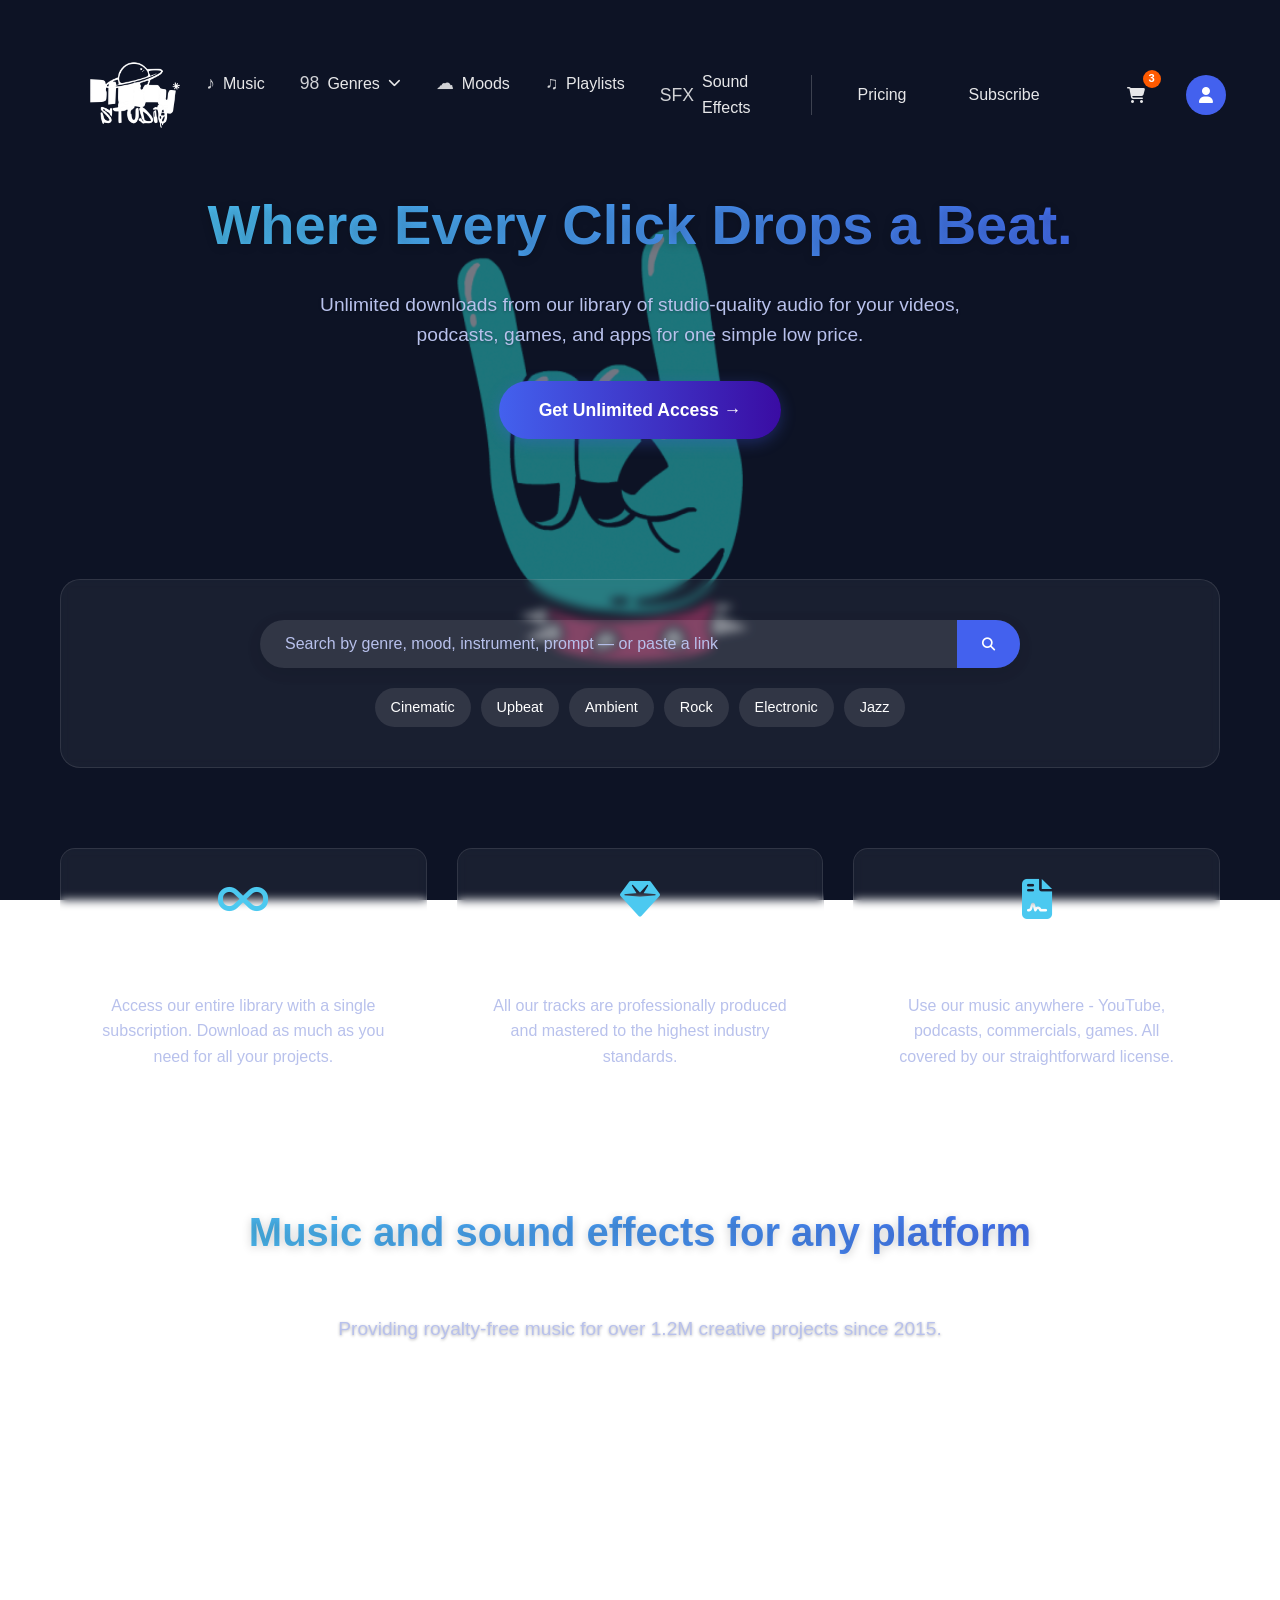
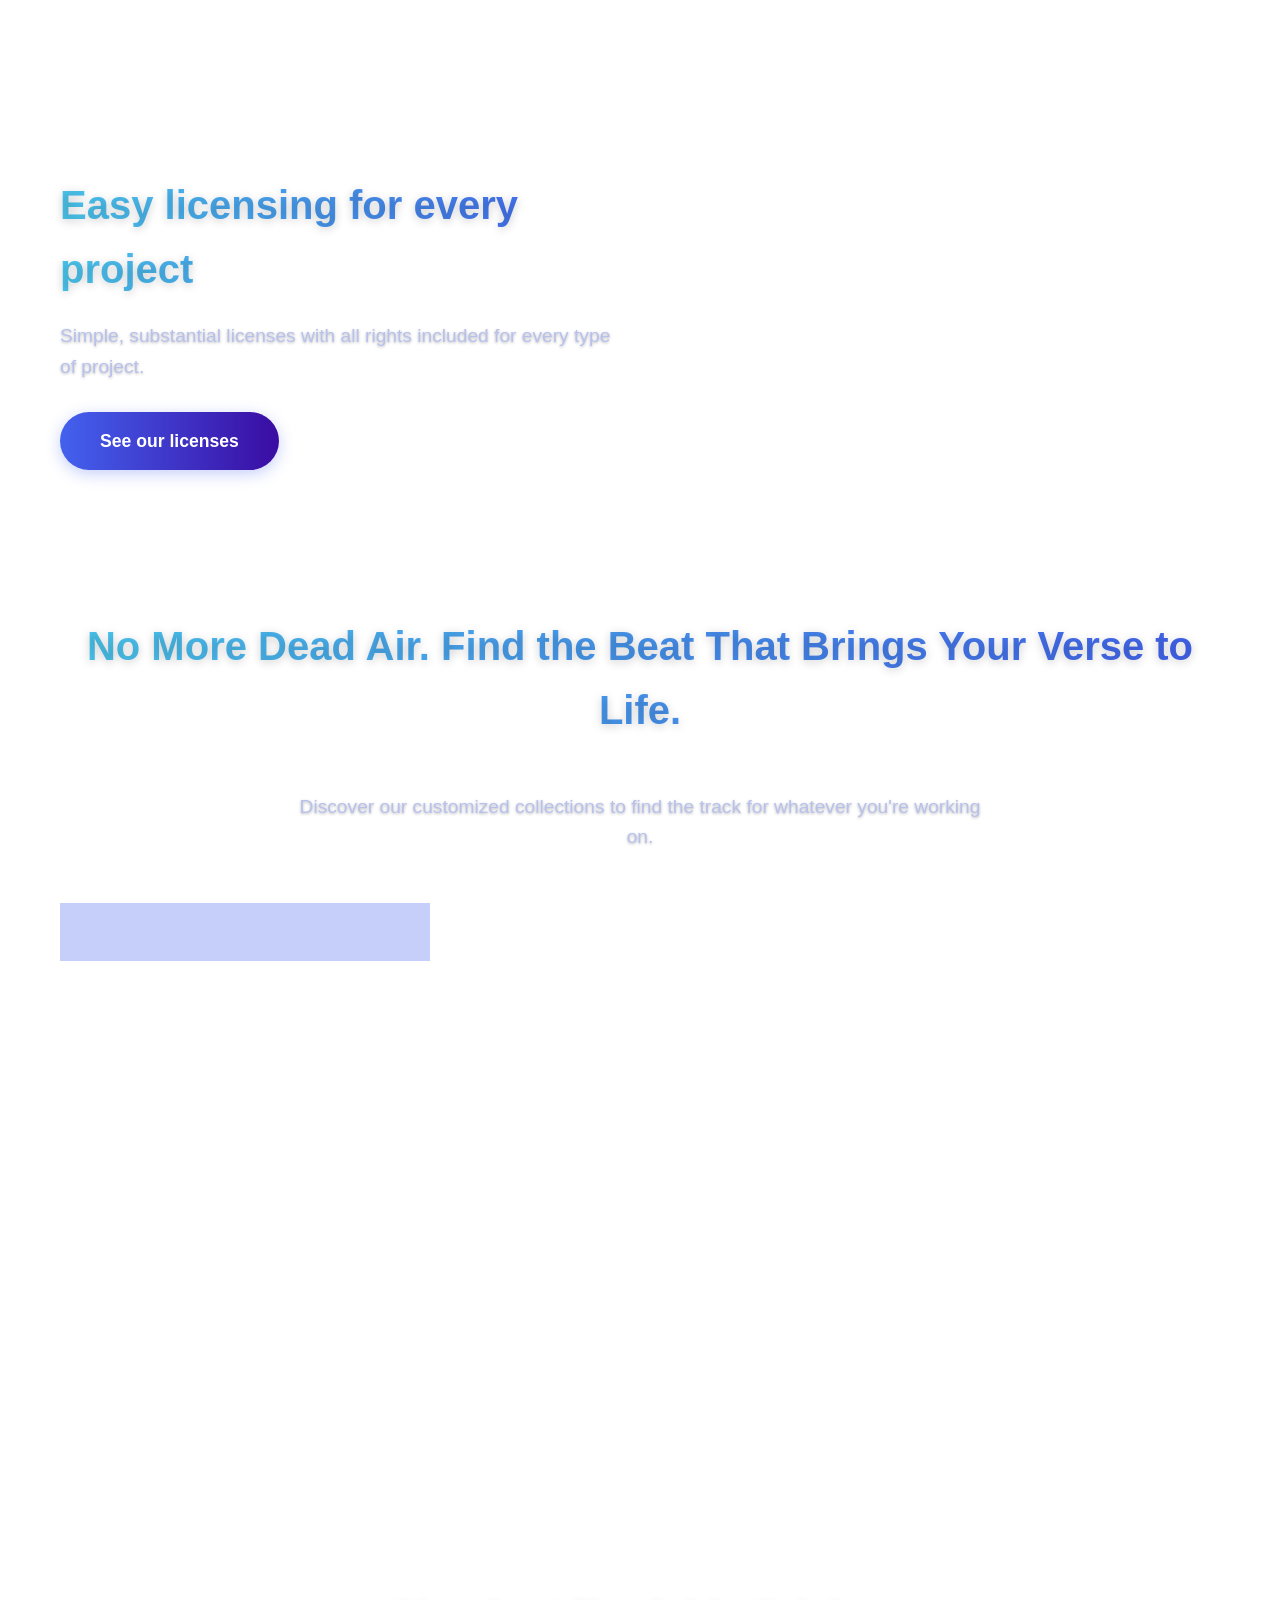
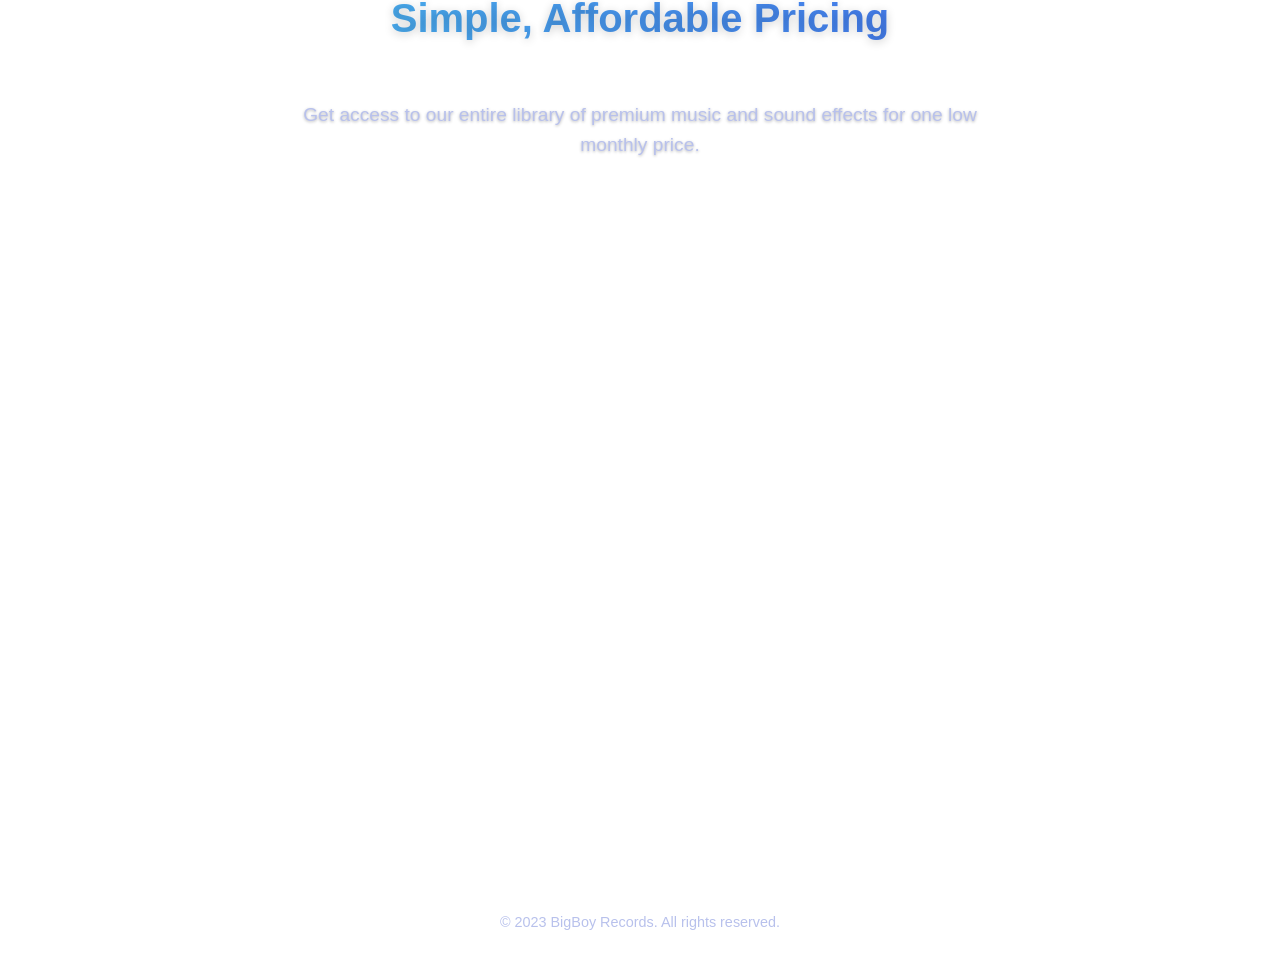
==== index.html @ 0bde7935 "login" ====
<!DOCTYPE html>
<html lang="en">
  <head>
    <meta charset="UTF-8" />
    <meta name="viewport" content="width=device-width, initial-scale=1.0" />
    <title>BigBoy Records| Premium Music</title>
    <link
      rel="stylesheet"
      href="https://cdnjs.cloudflare.com/ajax/libs/font-awesome/6.4.0/css/all.min.css"
    />
    <style>
      * {
        margin: 0;
        padding: 0;
        box-sizing: border-box;
        font-family: "Segoe UI", Tahoma, Geneva, Verdana, sans-serif;
      }

      :root {
        --primary: #4361ee;
        --secondary: #3a0ca3;
        --accent: #4cc9f0;
        --dark: #1a1a2e;
        --darker: #16213e;
        --light: #b8c1ec;
        --text: #ffffff;
      }
      
      /* Shopping Cart and User Icon Styles */
      .nav-icon-link {
        position: relative;
        display: flex;
        align-items: center;
        justify-content: center;
        width: 40px;
        height: 40px;
        border-radius: 50%;
        transition: all 0.3s ease;
        color: rgba(255, 255, 255, 0.9);
        text-decoration: none;
      }

      .nav-icon-link:hover {
        background: rgba(255, 255, 255, 0.1);
        transform: translateY(-2px);
        color: white;
      }

      .cart-count {
        position: absolute;
        top: -5px;
        right: -5px;
        background: #ff5a00;
        color: white;
        border-radius: 50%;
        width: 18px;
        height: 18px;
        font-size: 0.7rem;
        font-weight: 600;
        display: flex;
        align-items: center;
        justify-content: center;
        line-height: 1;
      }

      /* Remove background from the last nav-secondary item */
      .nav-secondary li:last-child a {
        background: transparent;
        padding: 8px;
      }

      .nav-secondary li:last-child a:hover {
        background: rgba(255, 255, 255, 0.1);
        transform: translateY(-2px);
        box-shadow: none;
      }

      /* Adjust spacing for the new items */
      .nav-secondary {
        display: flex;
        list-style: none;
        gap: 20px;
        margin-left: 20px;
        padding-left: 30px;
        border-left: 1px solid rgba(255, 255, 255, 0.2);
        align-items: center;
      }

      body {
        background: url("img/BANNR/rock.gif") center/cover fixed;
        color: var(--text);
        line-height: 1.6;
        position: relative;
        min-height: 100vh;
      }

      body::before {
        content: "";
        position: fixed;
        top: 0;
        left: 0;
        width: 100%;
        height: 100%;
        background: rgba(22, 33, 62, 0.6); /* Reduced opacity from 0.9 to 0.6 */
        z-index: -1;
      }

      .container {
        max-width: 1200px;
        margin: 0 auto;
        padding: 0 20px;
      }

      /* Floating Navbar Styles */
      header {
        padding: 25px 0;
        position: fixed;
        top: 30px;
        left: 50%;
        transform: translateX(-50%);
        width: 90%;
        max-width: 1200px;
        z-index: 1000;
        transition: all 0.3s ease;
      }

      .nav-container {
        display: flex;
        justify-content: space-between;
        align-items: center;
      }

      .logo-section {
        display: flex;
        align-items: center;
      }

      .logo-img {
        height: 80px; /* Adjust size as needed */
        filter: brightness(0) invert(1); /* Makes logo white */
        transition: transform 0.3s ease;
      }

      .logo-img:hover {
        transform: scale(1.05);
      }

      .logo-text {
        display: flex;
        flex-direction: column;
        line-height: 1.2;
      }

      .logo-main {
        font-size: 1.8rem;
        font-weight: 700;
        color: white;
        text-shadow: 0 2px 4px rgba(0, 0, 0, 0.3);
      }

      .logo-by {
        font-size: 0.75rem;
        color: rgba(255, 255, 255, 0.8);
        font-weight: 400;
      }

      .logo-shutterstock {
        font-size: 0.75rem;
        color: #ff5a00;
        font-weight: 700;
        text-shadow: 0 1px 2px rgba(0, 0, 0, 0.3);
      }
      
      /* Dropdown Styles */
      .dropdown {
        position: relative;
      }

      .dropdown-content {
        position: absolute;
        top: 100%;
        left: 0;
        background: rgba(26, 26, 46, 0.95);
        backdrop-filter: blur(10px);
        border-radius: 10px;
        min-width: 200px;
        padding: 10px 0;
        box-shadow: 0 10px 30px rgba(0, 0, 0, 0.3);
        border: 1px solid rgba(255, 255, 255, 0.1);
        opacity: 0;
        visibility: hidden;
        transform: translateY(10px);
        transition: all 0.3s ease;
        z-index: 1001;
      }

      .dropdown:hover .dropdown-content {
        opacity: 1;
        visibility: visible;
        transform: translateY(0);
      }

      .dropdown-content a {
        display: block;
        padding: 12px 20px;
        color: rgba(255, 255, 255, 0.9);
        text-decoration: none;
        transition: all 0.3s ease;
        font-size: 0.95rem;
      }

      .dropdown-content a:hover {
        background: rgba(67, 97, 238, 0.3);
        color: white;
        padding-left: 25px;
      }

      .dropdown-content a i {
        margin-right: 10px;
        width: 16px;
        text-align: center;
      }

      /* Modal Styles */
      .modal-overlay {
        position: fixed;
        top: 0;
        left: 0;
        width: 100%;
        height: 100%;
        background-color: rgba(0, 0, 0, 0.8);
        display: none;
        justify-content: center;
        align-items: center;
        z-index: 2000;
        backdrop-filter: blur(5px);
      }

      .modal-content {
        background: rgba(26, 26, 46, 0.95);
        padding: 2rem;
        border-radius: 15px;
        width: 90%;
        max-width: 450px;
        position: relative;
        box-shadow: 0 20px 60px rgba(0, 0, 0, 0.5);
        border: 1px solid rgba(255, 255, 255, 0.1);
        backdrop-filter: blur(10px);
      }

      .close-btn {
        position: absolute;
        top: 15px;
        right: 15px;
        font-size: 1.5rem;
        cursor: pointer;
        color: var(--light);
        transition: color 0.3s ease;
      }

      .close-btn:hover {
        color: var(--accent);
      }

      /* Form Styles */
      .form-container {
        text-align: center;
      }

      .form-toggle {
        display: flex;
        justify-content: center;
        margin-bottom: 2rem;
        border-bottom: 1px solid rgba(255, 255, 255, 0.1);
      }

      .toggle-btn {
        padding: 0.75rem 1.5rem;
        background: none;
        border: none;
        cursor: pointer;
        font-size: 1rem;
        color: var(--light);
        position: relative;
        transition: all 0.3s ease;
      }

      .toggle-btn.active {
        color: var(--accent);
        font-weight: 600;
      }

      .toggle-btn.active::after {
        content: "";
        position: absolute;
        bottom: -1px;
        left: 0;
        width: 100%;
        height: 2px;
        background: linear-gradient(to right, var(--accent), var(--primary));
      }

      .form {
        display: none;
      }

      .form.active {
        display: block;
      }

      .form h2 {
        margin-bottom: 1.5rem;
        color: white;
        font-size: 1.5rem;
      }

      .input-group {
        margin-bottom: 1rem;
        text-align: left;
      }

      .input-group label {
        display: block;
        margin-bottom: 0.5rem;
        color: var(--light);
        font-weight: 500;
        font-size: 0.9rem;
      }

      .input-group input {
        width: 100%;
        padding: 0.75rem;
        background: rgba(255, 255, 255, 0.1);
        border: 1px solid rgba(255, 255, 255, 0.2);
        border-radius: 8px;
        font-size: 1rem;
        color: white;
        transition: all 0.3s ease;
      }

      .input-group input:focus {
        outline: none;
        border-color: var(--accent);
        background: rgba(255, 255, 255, 0.15);
      }

      .input-group input::placeholder {
        color: rgba(255, 255, 255, 0.5);
      }

      .forgot-password {
        text-align: right;
        margin-bottom: 1rem;
      }

      .forgot-password a {
        color: var(--accent);
        text-decoration: none;
        font-size: 0.9rem;
        transition: color 0.3s ease;
      }

      .forgot-password a:hover {
        color: var(--primary);
      }

      .login-btn,
      .signup-btn {
        width: 100%;
        padding: 0.75rem;
        background: linear-gradient(to right, var(--primary), var(--secondary));
        color: white;
        border: none;
        border-radius: 8px;
        font-size: 1rem;
        font-weight: 600;
        cursor: pointer;
        margin-bottom: 1rem;
        transition: all 0.3s ease;
      }

      .login-btn:hover,
      .signup-btn:hover {
        transform: translateY(-2px);
        box-shadow: 0 4px 15px rgba(67, 97, 238, 0.4);
      }

      .divider {
        margin: 1.5rem 0;
        color: var(--light);
        position: relative;
        font-size: 0.9rem;
      }

      .divider::before {
        content: "";
        position: absolute;
        top: 50%;
        left: 0;
        right: 0;
        height: 1px;
        background: rgba(255, 255, 255, 0.2);
      }

      .divider span {
        background: rgba(26, 26, 46, 0.95);
        padding: 0 1rem;
        position: relative;
      }

      .social-login {
        display: flex;
        flex-direction: column;
        gap: 0.75rem;
      }

      .social-btn {
        padding: 0.75rem;
        border: 1px solid rgba(255, 255, 255, 0.2);
        border-radius: 8px;
        background: rgba(255, 255, 255, 0.1);
        cursor: pointer;
        font-size: 1rem;
        display: flex;
        align-items: center;
        justify-content: center;
        gap: 0.75rem;
        color: white;
        transition: all 0.3s ease;
      }

      .social-btn:hover {
        background: rgba(255, 255, 255, 0.15);
        transform: translateY(-2px);
      }

      .social-btn i {
        font-size: 1.1rem;
      }

      nav {
        display: flex;
        align-items: center;
        gap: 40px;
      }

      .nav-main {
        display: flex;
        list-style: none;
        gap: 35px;
      }

      .nav-main li a {
        color: rgba(255, 255, 255, 0.9);
        text-decoration: none;
        font-weight: 500;
        font-size: 1rem;
        transition: all 0.3s ease;
        display: flex;
        align-items: center;
        gap: 8px;
        padding: 8px 0;
        position: relative;
      }

      .nav-main li a:hover {
        color: white;
        transform: translateY(-2px);
      }

      .nav-main li a::after {
        content: "";
        position: absolute;
        bottom: 0;
        left: 0;
        width: 0;
        height: 2px;
        background: var(--accent);
        transition: width 0.3s ease;
      }

      .nav-main li a:hover::after {
        width: 100%;
      }

      .nav-icon {
        font-size: 1.1rem;
        opacity: 0.9;
      }

      .nav-secondary {
        display: flex;
        list-style: none;
        gap: 30px;
        margin-left: 20px;
        padding-left: 30px;
        border-left: 1px solid rgba(255, 255, 255, 0.2);
      }

      .nav-secondary li a {
        color: rgba(255, 255, 255, 0.9);
        text-decoration: none;
        font-weight: 500;
        font-size: 1rem;
        transition: all 0.3s ease;
        padding: 8px 16px;
        border-radius: 20px;
      }

      .nav-secondary li a:hover {
        color: white;
        background: rgba(255, 255, 255, 0.1);
      }

      .nav-secondary li:last-child a {
        background: var(--primary);
        color: white;
        padding: 8px 20px;
      }

      .nav-secondary li:last-child a:hover {
        background: var(--secondary);
        transform: translateY(-2px);
        box-shadow: 0 4px 12px rgba(67, 97, 238, 0.3);
      }

      .hero {
        padding: 180px 0 100px;
        text-align: center;
      }

      .hero h1 {
        font-size: 3.5rem;
        margin-bottom: 20px;
        background: linear-gradient(to right, var(--accent), var(--primary));
        -webkit-background-clip: text;
        background-clip: text;
        color: transparent;
        text-shadow: 0 2px 10px rgba(0, 0, 0, 0.2);
      }

      .hero p {
        font-size: 1.2rem;
        max-width: 700px;
        margin: 0 auto 30px;
        color: var(--light);
        text-shadow: 0 1px 3px rgba(0, 0, 0, 0.3);
      }

      .cta-button {
        display: inline-block;
        background: linear-gradient(to right, var(--primary), var(--secondary));
        color: white;
        padding: 15px 40px;
        border-radius: 50px;
        text-decoration: none;
        font-weight: 600;
        font-size: 1.1rem;
        transition: all 0.3s ease;
        box-shadow: 0 4px 15px rgba(67, 97, 238, 0.3);
      }

      .cta-button:hover {
        transform: translateY(-3px);
        box-shadow: 0 6px 20px rgba(67, 97, 238, 0.4);
      }

      .search-section {
        background: rgba(255, 255, 255, 0.05);
        padding: 40px 0;
        border-radius: 20px;
        margin: 40px 0;
        backdrop-filter: blur(5px);
        border: 1px solid rgba(255, 255, 255, 0.1);
      }

      .search-container {
        max-width: 800px;
        margin: 0 auto;
        padding: 0 20px;
      }

      .search-box {
        display: flex;
        background: rgba(255, 255, 255, 0.1);
        border-radius: 50px;
        overflow: hidden;
        margin-bottom: 20px;
        box-shadow: 0 4px 15px rgba(0, 0, 0, 0.1);
      }

      .search-input {
        flex: 1;
        padding: 15px 25px;
        background: transparent;
        border: none;
        color: white;
        font-size: 1rem;
      }

      .search-input::placeholder {
        color: var(--light);
      }

      .search-button {
        background: var(--primary);
        color: white;
        border: none;
        padding: 0 25px;
        cursor: pointer;
        transition: background 0.3s ease;
      }

      .search-button:hover {
        background: var(--secondary);
      }

      .search-tags {
        display: flex;
        flex-wrap: wrap;
        justify-content: center;
        gap: 10px;
        margin-top: 20px;
      }

      .tag {
        background: rgba(255, 255, 255, 0.1);
        padding: 8px 16px;
        border-radius: 20px;
        font-size: 0.9rem;
        cursor: pointer;
        transition: all 0.3s ease;
      }

      .tag:hover {
        background: rgba(67, 97, 238, 0.3);
      }

      .section-title {
        text-align: center;
        font-size: 2.5rem;
        margin-bottom: 50px;
        background: linear-gradient(to right, var(--accent), var(--primary));
        -webkit-background-clip: text;
        background-clip: text;
        color: transparent;
        text-shadow: 0 2px 10px rgba(0, 0, 0, 0.2);
      }

      .section-subtitle {
        text-align: center;
        font-size: 1.2rem;
        max-width: 700px;
        margin: 0 auto 50px;
        color: var(--light);
        text-shadow: 0 1px 3px rgba(0, 0, 0, 0.3);
      }

      .features {
        display: grid;
        grid-template-columns: repeat(auto-fit, minmax(300px, 1fr));
        gap: 30px;
        margin: 80px 0;
      }

      .feature {
        background: rgba(255, 255, 255, 0.05);
        padding: 30px;
        border-radius: 15px;
        text-align: center;
        transition: transform 0.3s ease;
        backdrop-filter: blur(5px);
        border: 1px solid rgba(255, 255, 255, 0.1);
      }

      .feature:hover {
        transform: translateY(-10px);
        background: rgba(255, 255, 255, 0.08);
      }

      .feature i {
        font-size: 2.5rem;
        color: var(--accent);
        margin-bottom: 20px;
      }

      .feature h3 {
        font-size: 1.5rem;
        margin-bottom: 15px;
      }

      .feature p {
        color: var(--light);
      }

      .platforms {
        margin: 100px 0;
      }

      .platform-grid {
        display: grid;
        grid-template-columns: repeat(auto-fit, minmax(250px, 1fr));
        gap: 30px;
      }

      .platform-card {
        background: rgba(255, 255, 255, 0.05);
        padding: 30px;
        border-radius: 15px;
        text-align: center;
        transition: all 0.3s ease;
        backdrop-filter: blur(5px);
        border: 1px solid rgba(255, 255, 255, 0.1);
      }

      .platform-card:hover {
        transform: translateY(-5px);
        background: rgba(255, 255, 255, 0.08);
      }

      .platform-card i {
        font-size: 3rem;
        color: var(--accent);
        margin-bottom: 20px;
      }

      .platform-card h3 {
        font-size: 1.5rem;
        margin-bottom: 10px;
      }

      .platform-card p {
        color: var(--light);
        font-size: 1.1rem;
      }

      .licensing {
        margin: 100px 0;
      }

      .license-container {
        display: grid;
        grid-template-columns: 1fr 1fr;
        gap: 50px;
        align-items: center;
      }

      .license-content h2 {
        font-size: 2.5rem;
        margin-bottom: 20px;
        background: linear-gradient(to right, var(--accent), var(--primary));
        -webkit-background-clip: text;
        background-clip: text;
        color: transparent;
        text-shadow: 0 2px 10px rgba(0, 0, 0, 0.2);
      }

      .license-content p {
        font-size: 1.2rem;
        margin-bottom: 30px;
        color: var(--light);
        text-shadow: 0 1px 3px rgba(0, 0, 0, 0.3);
      }

      .license-grid {
        display: grid;
        grid-template-columns: repeat(3, 1fr);
        gap: 20px;
      }

      .license-item {
        background: rgba(255, 255, 255, 0.05);
        padding: 20px;
        border-radius: 10px;
        text-align: center;
        transition: all 0.3s ease;
        backdrop-filter: blur(5px);
        border: 1px solid rgba(255, 255, 255, 0.1);
      }

      .license-item:hover {
        background: rgba(255, 255, 255, 0.08);
        transform: translateY(-5px);
      }

      .license-item i {
        font-size: 2rem;
        color: var(--accent);
        margin-bottom: 15px;
      }

      .playlists {
        margin: 100px 0;
      }

      .playlist-container {
        display: grid;
        grid-template-columns: 1fr 2fr;
        gap: 50px;
      }

      .playlist-categories {
        display: flex;
        flex-direction: column;
        gap: 15px;
      }

      .category {
        padding: 15px 20px;
        background: rgba(255, 255, 255, 0.05);
        border-radius: 10px;
        cursor: pointer;
        transition: all 0.3s ease;
        backdrop-filter: blur(5px);
        border: 1px solid rgba(255, 255, 255, 0.1);
      }

      .category:hover,
      .category.active {
        background: rgba(67, 97, 238, 0.3);
      }

      .playlist-grid {
        display: grid;
        grid-template-columns: repeat(auto-fit, minmax(250px, 1fr));
        gap: 25px;
      }

      .playlist-card {
        background: rgba(255, 255, 255, 0.05);
        border-radius: 15px;
        overflow: hidden;
        transition: all 0.3s ease;
        backdrop-filter: blur(5px);
        border: 1px solid rgba(255, 255, 255, 0.1);
      }

      .playlist-card:hover {
        transform: translateY(-10px);
        background: rgba(255, 255, 255, 0.08);
      }

      .playlist-image {
        height: 150px;
        background: linear-gradient(45deg, var(--primary), var(--secondary));
        display: flex;
        align-items: center;
        justify-content: center;
        font-size: 3rem;
        color: white;
      }

      .playlist-info {
        padding: 20px;
      }

      .playlist-info h3 {
        font-size: 1.2rem;
        margin-bottom: 10px;
      }

      .playlist-info p {
        color: var(--light);
        font-size: 0.9rem;
      }

      .pricing {
        text-align: center;
        margin: 100px 0;
      }

      .pricing-card {
        background: rgba(255, 255, 255, 0.05);
        border-radius: 20px;
        padding: 40px;
        max-width: 400px;
        margin: 0 auto;
        box-shadow: 0 10px 30px rgba(0, 0, 0, 0.2);
        backdrop-filter: blur(5px);
        border: 1px solid rgba(255, 255, 255, 0.1);
      }

      .price {
        font-size: 3rem;
        font-weight: 700;
        margin: 20px 0;
        color: var(--accent);
      }

      .price span {
        font-size: 1rem;
        color: var(--light);
      }

      .pricing-features {
        list-style: none;
        margin: 30px 0;
        text-align: left;
      }

      .pricing-features li {
        padding: 10px 0;
        border-bottom: 1px solid rgba(255, 255, 255, 0.1);
      }

      .pricing-features li:last-child {
        border-bottom: none;
      }

      .pricing-features li i {
        color: var(--accent);
        margin-right: 10px;
      }

      footer {
        text-align: center;
        padding: 40px 0;
        border-top: 1px solid rgba(255, 255, 255, 0.1);
        color: var(--light);
        font-size: 0.9rem;
      }

      /* Login Modal Styles */
      #login-modal {
        position: fixed;
        top: 0;
        left: 0;
        width: 100%;
        height: 100%;
        background-color: rgba(0, 0, 0, 0.8);
        display: none;
        justify-content: center;
        align-items: center;
        z-index: 2000;
        backdrop-filter: blur(5px);
      }

      #login-container {
        width: 95%;
        max-width: 800px;
        height: 500px;
        position: relative;
        border-radius: 20px;
        box-shadow: 0 14px 28px -10px rgba(0, 0, 0, 0.1), 0 10px 10px -10px rgba(0, 0, 0, 0.02);
        transform-style: preserve-3d;
      }
      
      #login-container > div {
        position: absolute;
        width: 50%;
        min-width: 350px;
        height: 100%;
        top: 0;
        display: flex;
        flex-direction: column;
        align-items: center;
        justify-content: center;
      }

      .login-content {
        width: 100%;
        padding: 2em 4em;
        text-align: center;
      }
      
      .login-content p {
        font-size: 1.4em;
      }

      .login-form {
        left: 0;
        background: #FAFAFA;
        border-radius: 20px 0 0 20px;
        color: #333;
      }
      
      .login-form button {
        border-radius: 0px;
        width: 100%;
      }
      
      .login-form svg {
        margin: 1em;
        stroke: #999;
      }

      .register-form {
        right: 0;
        z-index: 1;
        border-radius: 0 20px 20px 0;
        background: #FAFAFA;
        color: #333;
      }
      
      .register-form button {
        border-radius: 0px;
        width: 100%;
      }
      
      .register-form svg {
        margin: 1em;
        stroke: #999;
      }

      .login-page {
        right: 0;
        color: #fff;
        border-radius: 0 20px 20px 0;
        transform-origin: left center;
        transition: animation 1s linear;
      }
      
      .login-page button {
        border-color: #fff;
        background: transparent;
      }
      
      .login-page p {
        margin: 2em auto;
      }

      .front-page {
        background: linear-gradient(-45deg, #FFCF00 0%, #FC4F4F 100%) no-repeat 0 0/200%;
        z-index: 3;
      }

      .back-page {
        background: linear-gradient(135deg, #FC4F4F 0%, #FFCF00 100%) no-repeat 0 0/200%;
        z-index: 2;
      }
      
      .back-page .login-content {
        transform: rotateY(180deg);
      }

      .active .front-page {
        animation: rot-front 0.6s ease-in-out normal forwards;
      }

      .active .back-page {
        animation: rot-back 0.6s ease-in-out normal forwards;
      }

      .close .front-page {
        animation: close-rot-front 0.6s ease-in-out normal forwards;
      }

      .close .back-page {
        animation: close-rot-back 0.6s ease-in-out normal forwards;
      }

      @keyframes rot-front {
        from {
          transform: translateZ(2px) rotateY(0deg);
        }
        to {
          transform: translateZ(1px) rotateY(-180deg);
        }
      }
      
      @keyframes close-rot-front {
        from {
          transform: translateZ(1px) rotateY(-180deg);
        }
        to {
          transform: translateZ(2px) rotateY(0deg);
        }
      }
      
      @keyframes rot-back {
        from {
          transform: translateZ(1px) rotateY(0deg);
        }
        to {
          transform: translateZ(2px) rotateY(-180deg);
        }
      }
      
      @keyframes close-rot-back {
        from {
          transform: translateZ(2px) rotateY(-180deg);
        }
        to {
          transform: translateZ(1px) rotateY(0deg);
        }
      }

      .active .register-form .login-content {
        animation: show 0.7s ease-in-out normal forwards;
      }

      .close .register-form .login-content {
        animation: hide 0.7s ease-in-out normal forwards;
      }

      .active .login-form .login-content {
        animation: hide 0.7s ease-in-out normal forwards;
      }

      .close .login-form .login-content {
        animation: show 0.7s ease-in-out normal forwards;
      }

      @keyframes show {
        from {
          opacity: 0;
          transform: scale(0.8);
        }
        to {
          opacity: 0.99;
          transform: scale(0.99);
        }
      }
      
      @keyframes hide {
        from {
          opacity: 0.99;
          transform: scale(0.99);
        }
        to {
          opacity: 0;
          transform: scale(0.8);
        }
      }

      .login-form form input,
      .register-form form input {
        background: #eee;
        border: none;
        padding: 12px 15px;
        margin: 8px 0;
        width: 100%;
        font-size: 1.4em;
      }

      .login-form span,
      .register-form span {
        color: #333;
        font-size: 1.4em;
        display: inline-block;
        margin: 15px auto;
        font-weight: 100;
      }

      .login-form span.remember,
      .register-form span.remember {
        float: left;
      }
      
      .login-form span.remember::before,
      .register-form span.remember::before {
        content: "";
        display: inline-block;
        width: 1em;
        height: 1em;
        border: 2px solid #999;
        vertical-align: top;
        margin-right: 4px;
      }

      .login-form span.forget {
        float: right;
      }

      .login-form span.clearfix,
      .register-form span.clearfix {
        clear: both;
        display: table;
      }

      .login-form span.loginwith,
      .register-form span.loginwith {
        display: block;
        width: 100%;
        margin-top: 1em;
        white-space: nowrap;
        overflow: hidden;
        display: flex;
        justify-content: center;
        align-items: center;
      }
      
      .login-form span.loginwith::before,
      .register-form span.loginwith::before {
        content: "";
        display: inline-block;
        width: 42%;
        height: 1px;
        background: #aaa;
        vertical-align: middle;
        margin-right: 5%;
      }
      
      .login-form span.loginwith::after,
      .register-form span.loginwith::after {
        content: "";
        display: inline-block;
        width: 45%;
        height: 1px;
        background: #aaa;
        vertical-align: middle;
        margin-left: 5%;
      }

      .login-form span.copy {
        display: block;
        position: absolute;
        bottom: 0;
        font-size: 1em;
      }

      .login-form button,
      .register-form button,
      .login-page button {
        display: block;
        margin: 1em auto;
        border-radius: 40px;
        border: 1px solid #ff4b2b;
        background: #ff4b2b;
        color: #fff;
        font-size: 1.2em;
        font-weight: bold;
        padding: 0.8em 2em;
        letter-spacing: 1px;
        text-transform: uppercase;
        transition: transform 80ms ease-in;
      }
      
      .login-form button svg,
      .register-form button svg,
      .login-page button svg {
        vertical-align: middle;
      }

      .login-form button:hover,
      .register-form button:hover,
      .login-page button:hover {
        cursor: pointer;
      }

      .login-form button:active,
      .register-form button:active,
      .login-page button:active {
        transform: scale(0.95);
      }

      .login-form button:focus,
      .register-form button:focus,
      .login-page button:focus {
        outline: none;
      }

      .login-form a,
      .register-form a {
        margin: 1em;
        stroke: #999;
      }

      @media (max-width: 1024px) {
        .nav-main {
          gap: 25px;
        }

        .nav-secondary {
          gap: 20px;
        }
        
        .dropdown-content {
          min-width: 180px;
        }
      }

      @media (max-width: 768px) {
        header {
          padding: 20px 0;
          top: 15px;
        }

        .nav-container {
          flex-direction: column;
          gap: 15px;
        }

        nav {
          flex-direction: column;
          gap: 15px;
        }

        .nav-main,
        .nav-secondary {
          flex-wrap: wrap;
          justify-content: center;
        }

        .nav-secondary {
          border-left: none;
          padding-left: 0;
          margin-left: 0;
        }

        .hero {
          padding: 220px 0 100px;
        }

        .hero h1 {
          font-size: 2.5rem;
        }

        .search-box {
          flex-direction: column;
          border-radius: 15px;
        }

        .search-input {
          padding: 15px;
        }

        .search-button {
          padding: 15px;
          border-radius: 0 0 15px 15px;
        }

        .license-container {
          grid-template-columns: 1fr;
        }

        .license-grid {
          grid-template-columns: repeat(2, 1fr);
        }

        .playlist-container {
          grid-template-columns: 1fr;
        }
        
        .dropdown-content {
          position: static;
          opacity: 1;
          visibility: visible;
          transform: none;
          margin-top: 10px;
          display: none;
        }
        
        .dropdown.active .dropdown-content {
          display: block;
        }
        
        #login-container {
          height: auto;
          max-width: 350px;
        }
        
        #login-container > div {
          position: relative;
          width: 100%;
          min-width: auto;
        }
        
        .login-form,
        .register-form {
          border-radius: 20px;
        }
        
        .login-page {
          display: none;
        }
      }
    </style>
  </head>
  <body>
    <div class="container">
      <!-- Floating Navbar -->
      <header>
        <div class="nav-container">
          <div class="logo-section">
            <img
              src="img/logo/logo-01.png"
              alt="SoundVerse Pro Logo"
              class="logo-img"
            />
          </div>
          <nav>
            <ul class="nav-main">
              <li>
                <a href="#"><span class="nav-icon">♪</span> Music</a>
              </li>
             <li class="dropdown">
  <a href="product.html"><span class="nav-icon">98</span> Genres <i class="fas fa-chevron-down" style="font-size: 0.8rem;"></i></a>
  <div class="dropdown-content">
    <a href="product.html?filter=all"><i class="fas fa-list"></i> All Genres</a>
    <a href="product.html?filter=rock"><i class="fas fa-guitar"></i> Rock</a>
    <a href="product.html?filter=hiphop"><i class="fas fa-drum"></i> Hip Hop</a>
    <a href="product.html?filter=pop"><i class="fas fa-music"></i> Pop</a>
    <a href="product.html?filter=electronic"><i class="fas fa-headphones"></i> Electronic</a>
    <a href="product.html?filter=jazz"><i class="fas fa-record-vinyl"></i> Jazz</a>
    <a href="product.html?filter=country"><i class="fas fa-guitar-electric"></i> Country</a>
    <a href="product.html?filter=rnb"><i class="fas fa-microphone-alt"></i> R&B</a>
    <a href="product.html?filter=classical"><i class="fas fa-compact-disc"></i> Classical</a>
  </div>
</li>
              <li>
                <a href="#"><span class="nav-icon">☁</span> Moods</a>
              </li>
              <li>
                <a href="#"><span class="nav-icon">♫</span> Playlists</a>
              </li>
              <li>
                <a href="#"><span class="nav-icon">SFX</span> Sound Effects</a>
              </li>
            </ul>
            <ul class="nav-secondary">
              <li><a href="#">Pricing</a></li>
              <li><a href="#">Subscribe</a></li>
              <li>
               <li>
 <a href="cart.html" class="nav-icon-link" onclick="event.preventDefault(); window.location.href='cart.html';">
    <i class="fas fa-shopping-cart"></i>
    <span class="cart-count">3</span>
</a>
</li>
              </li>
              <li>
                <a href="#" class="nav-icon-link" id="user-icon">
                  <i class="fas fa-user"></i>
                </a>
              </li>
            </ul>
          </nav>
        </div>
      </header>
      <!-- sign up /login -->
      <section class="hero">
        <h1>Where Every Click Drops a Beat.</h1>
        <p>
          Unlimited downloads from our library of studio-quality audio for your
          videos, podcasts, games, and apps for one simple low price.
        </p>
        <a href="unlimite.html" class="cta-button">Get Unlimited Access →</a>
      </section>

      <section class="search-section">
        <div class="search-container">
          <div class="search-box">
            <input
              type="text"
              class="search-input"
              placeholder="Search by genre, mood, instrument, prompt — or paste a link"
            />
            <button class="search-button"><i class="fas fa-search"></i></button>
          </div>
          <div class="search-tags">
            <div class="tag">Cinematic</div>
            <div class="tag">Upbeat</div>
            <div class="tag">Ambient</div>
            <div class="tag">Rock</div>
            <div class="tag">Electronic</div>
            <div class="tag">Jazz</div>
          </div>
        </div>
      </section>

      <section class="features">
        <div class="feature">
          <i class="fas fa-infinity"></i>
          <h3>Unlimited Downloads</h3>
          <p>
            Access our entire library with a single subscription. Download as
            much as you need for all your projects.
          </p>
        </div>
        <div class="feature">
          <i class="fas fa-gem"></i>
          <h3>Premium Quality</h3>
          <p>
            All our tracks are professionally produced and mastered to the
            highest industry standards.
          </p>
        </div>
        <div class="feature">
          <i class="fas fa-file-contract"></i>
          <h3>Simple Licenses</h3>
          <p>
            Use our music anywhere - YouTube, podcasts, commercials, games. All
            covered by our straightforward license.
          </p>
        </div>
      </section>

      <section id="platforms" class="platforms">
        <h2 class="section-title">Music and sound effects for any platform</h2>
        <p class="section-subtitle">
          Providing royalty-free music for over 1.2M creative projects since
          2015.
        </p>

        <div class="platform-grid">
          <div class="platform-card">
            <i class="fas fa-podcast"></i>
            <h3>Podcasts</h3>
            <p>Trusted by 21,021 podcasters</p>
          </div>
          <div class="platform-card">
            <i class="fab fa-youtube"></i>
            <h3>YouTube</h3>
            <p>Trusted by 63,097 YouTubers</p>
          </div>
          <div class="platform-card">
            <i class="fab fa-instagram"></i>
            <h3>Instagram</h3>
            <p>Used in 59,992 campaigns</p>
          </div>
          <div class="platform-card">
            <i class="fab fa-tiktok"></i>
            <h3>TikTok</h3>
            <p>Used by 10,516 TikTokers</p>
          </div>
        </div>
      </section>

      <section id="licensing" class="licensing">
        <div class="license-container">
          <div class="license-content">
            <h2>Easy licensing for every project</h2>
            <p>
              Simple, substantial licenses with all rights included for every
              type of project.
            </p>
            <a href="#" class="cta-button">See our licenses</a>
          </div>
          <div class="license-grid">
            <div class="license-item">
              <i class="fab fa-youtube"></i>
              <p>YouTube</p>
            </div>
            <div class="license-item">
              <i class="fab fa-vimeo"></i>
              <p>Vimeo</p>
            </div>
            <div class="license-item">
              <i class="fab fa-twitch"></i>
              <p>Twitch</p>
            </div>
            <div class="license-item">
              <i class="fab fa-tiktok"></i>
              <p>TikTok</p>
            </div>
            <div class="license-item">
              <i class="fab fa-instagram"></i>
              <p>Instagram</p>
            </div>
            <div class="license-item">
              <i class="fab fa-facebook"></i>
              <p>Facebook</p>
            </div>
            <div class="license-item">
              <i class="fas fa-podcast"></i>
              <p>Podcasts</p>
            </div>
            <div class="license-item">
              <i class="fas fa-tv"></i>
              <p>Broadcast/OTT</p>
            </div>
            <div class="license-item">
              <i class="fas fa-film"></i>
              <p>Film & TV</p>
            </div>
          </div>
        </div>
      </section>

      <section id="playlists" class="playlists">
        <h2 class="section-title">
          No More Dead Air. Find the Beat That Brings Your Verse to Life.
        </h2>
        <p class="section-subtitle">
          Discover our customized collections to find the track for whatever
          you're working on.
        </p>

        <div class="playlist-container">
          <div class="playlist-categories">
            <div class="category active">Artists</div>
            <div class="category">Genres</div>
            <div class="category">Moods</div>
            <div class="category">Projects</div>
            <div class="category">Seasonal</div>
            <div class="category">Staff Picks</div>
          </div>
          <div class="playlist-grid">
            <div class="playlist-card">
              <div class="playlist-image">
                <i class="fas fa-music"></i>
              </div>
              <div class="playlist-info">
                <h3>Best of October</h3>
                <p>Latest & Greatest</p>
                <p>29 Tracks</p>
              </div>
            </div>
            <div class="playlist-card">
              <div class="playlist-image">
                <i class="fas fa-fire"></i>
              </div>
              <div class="playlist-info">
                <h3>Weekly Hits</h3>
                <p>Producer's Picks</p>
                <p>28 Tracks</p>
              </div>
            </div>
            <div class="playlist-card">
              <div class="playlist-image">
                <i class="fas fa-chart-line"></i>
              </div>
              <div class="playlist-info">
                <h3>Now Trending</h3>
                <p>Chart Topping Hits</p>
                <p>32 Tracks</p>
              </div>
            </div>
          </div>
        </div>
      </section>

      <section id="pricing" class="pricing">
        <h2 class="section-title">Simple, Affordable Pricing</h2>
        <p class="section-subtitle">
          Get access to our entire library of premium music and sound effects
          for one low monthly price.
        </p>
        <div class="pricing-card">
          <h3>Premium Plan</h3>
          <div class="price">$16<span>/month</span></div>
          <ul class="pricing-features">
            <li><i class="fas fa-check"></i> Unlimited downloads</li>
            <li><i class="fas fa-check"></i> Commercial use</li>
            <li><i class="fas fa-check"></i> New content weekly</li>
            <li><i class="fas fa-check"></i> No attribution required</li>
            <li><i class="fas fa-check"></i> Cancel anytime</li>
          </ul>
          <a href="#" class="cta-button">Get Started Today</a>
        </div>
      </section>

      <footer>
        <p>&copy; 2023 BigBoy Records. All rights reserved.</p>
      </footer>
    </div>
    
    <!-- Login/Signup Modal -->
    <div id="login-modal">
      <div id="login-container" class="close">
        <div class="login-form">
          <div class="login-content">
            <h1>Log In</h1>
            <form>
              <input type="email" placeholder="email">
              <input type="password" placeholder="password">
              <span class="remember">Remember me</span>
              <span class="forget">Forgot password?</span>
              <span class="clearfix"></span>
              <button onclick="return false;">Log In</button>
            </form>
            <span class="loginwith">Or Connect with</span>
            <a href="https://www.facebook.com/emin.qasimovdia"><svg xmlns="http://www.w3.org/2000/svg" width="24" height="24" viewBox="0 0 24 24" fill="none" stroke="currentColor" stroke-width="2" stroke-linecap="round" stroke-linejoin="round" class="feather feather-facebook"><path d="M18 2h-3a5 5 0 0 0-5 5v3H7v4h3v8h4v-8h3l1-4h-4V7a1 1 0 0 1 1-1h3z"/></svg></a>
            <a href="https://www.twitter.com/webkoder"><svg class="feather feather-twitter sc-dnqmqq jxshSx" xmlns="http://www.w3.org/2000/svg" width="24" height="24" viewBox="0 0 24 24" fill="none" stroke="currentColor" stroke-width="2" stroke-linecap="round" stroke-linejoin="round" aria-hidden="true"><path d="M23 3a10.9 10.9 0 0 1-3.14 1.53 4.48 4.48 0 0 0-7.86 3v1A10.66 10.66 0 0 1 3 4s-4 9 5 13a11.64 11.64 0 0 1-7 2c9 5 20 0 20-11.5a4.5 4.5 0 0 0-.08-.83A7.72 7.72 0 0 0 23 3z"></path></svg></a>
            <a href="https://www.github.com/eminqasimov"><svg class="feather feather-github sc-dnqmqq jxshSx" xmlns="http://www.w3.org/2000/svg" width="24" height="24" viewBox="0 0 24 24" fill="none" stroke="currentColor" stroke-width="2" stroke-linecap="round" stroke-linejoin="round" aria-hidden="true"><path d="M9 19c-5 1.5-5-2.5-7-3m14 6v-3.87a3.37 3.37 0 0 0-.94-2.61c3.14-.35 6.44-1.54 6.44-7A5.44 5.44 0 0 0 20 4.77 5.07 5.07 0 0 0 19.91 1S18.73.65 16 2.48a13.38 13.38 0 0 0-7 0C6.27.65 5.09 1 5.09 1A5.07 5.07 0 0 0 5 4.77a5.44 5.44 0 0 0-1.5 3.78c0 5.42 3.3 6.61 6.44 7A3.37 3.37 0 0 0 9 18.13V22"></path></svg></a>
            <a href="#"><svg class="feather feather-linkedin sc-dnqmqq jxshSx" xmlns="http://www.w3.org/2000/svg" width="24" height="24" viewBox="0 0 24 24" fill="none" stroke="currentColor" stroke-width="2" stroke-linecap="round" stroke-linejoin="round" aria-hidden="true"><path d="M16 8a6 6 0 0 1 6 6v7h-4v-7a2 2 0 0 0-2-2 2 2 0 0 0-2 2v7h-4v-7a6 6 0 0 1 6-6z"></path><rect x="2" y="9" width="4" height="12"></rect><circle cx="4" cy="4" r="2"></circle></svg></a>
            <span class="copy">&copy 2019</span>
          </div>
        </div>
        <div class="login-page front-page">
          <div class="login-content">
            <svg xmlns="http://www.w3.org/2000/svg" width="96" height="96" viewBox="0 0 24 24" fill="none" stroke="currentColor" stroke-width="2" stroke-linecap="round" stroke-linejoin="round" class="feather feather-user-plus"><path d="M16 21v-2a4 4 0 0 0-4-4H5a4 4 0 0 0-4 4v2"/><circle cx="8.5" cy="7" r="4"/><line x1="20" y1="8" x2="20" y2="14"/><line x1="23" y1="11" x2="17" y2="11"/></svg>
            <h1>Hello, friend!</h1>
            <p>Enter your personal details and start journey with us</p>
            <button type="" id="register">Register <svg xmlns="http://www.w3.org/2000/svg" width="24" height="24" viewBox="0 0 24 24" fill="none" stroke="currentColor" stroke-width="2" stroke-linecap="round" stroke-linejoin="round" class="feather feather-arrow-right-circle"><circle cx="12" cy="12" r="10"/><polyline points="12 16 16 12 12 8"/><line x1="8" y1="12" x2="16" y2="12"/></svg></button>
          </div>
        </div>
        <div class="login-page back-page">
          <div class="login-content">
            <svg xmlns="http://www.w3.org/2000/svg" width="96" height="96" viewBox="0 0 24 24" fill="none" stroke="currentColor" stroke-width="2" stroke-linecap="round" stroke-linejoin="round" class="feather feather-log-in"><path d="M15 3h4a2 2 0 0 1 2 2v14a2 2 0 0 1-2 2h-4"/><polyline points="10 17 15 12 10 7"/><line x1="15" y1="12" x2="3" y2="12"/></svg>
            <h1>Welcome Back!</h1>
            <p>To keep connected with us please login with your personal info</p>
            <button type="" id="login"><svg xmlns="http://www.w3.org/2000/svg" width="24" height="24" viewBox="0 0 24 24" fill="none" stroke="currentColor" stroke-width="2" stroke-linecap="round" stroke-linejoin="round" class="feather feather-arrow-left-circle"><circle cx="12" cy="12" r="10"/><polyline points="12 8 8 12 12 16"/><line x1="16" y1="12" x2="8" y2="12"/></svg> Log In</button>
          </div>
        </div>
        <div class="register-form">
          <div class="login-content">
            <h1>Sign Up</h1>
            <svg xmlns="http://www.w3.org/2000/svg" width="24" height="24" viewBox="0 0 24 24" fill="none" stroke="currentColor" stroke-width="2" stroke-linecap="round" stroke-linejoin="round" class="feather feather-facebook"><path d="M18 2h-3a5 5 0 0 0-5 5v3H7v4h3v8h4v-8h3l1-4h-4V7a1 1 0 0 1 1-1h3z"/></svg>
            <svg class="feather feather-twitter sc-dnqmqq jxshSx" xmlns="http://www.w3.org/2000/svg" width="24" height="24" viewBox="0 0 24 24" fill="none" stroke="currentColor" stroke-width="2" stroke-linecap="round" stroke-linejoin="round" aria-hidden="true"><path d="M23 3a10.9 10.9 0 0 1-3.14 1.53 4.48 4.48 0 0 0-7.86 3v1A10.66 10.66 0 0 1 3 4s-4 9 5 13a11.64 11.64 0 0 1-7 2c9 5 20 0 20-11.5a4.5 4.5 0 0 0-.08-.83A7.72 7.72 0 0 0 23 3z"></path></svg>
            <svg class="feather feather-github sc-dnqmqq jxshSx" xmlns="http://www.w3.org/2000/svg" width="24" height="24" viewBox="0 0 24 24" fill="none" stroke="currentColor" stroke-width="2" stroke-linecap="round" stroke-linejoin="round" aria-hidden="true"><path d="M9 19c-5 1.5-5-2.5-7-3m14 6v-3.87a3.37 3.37 0 0 0-.94-2.61c3.14-.35 6.44-1.54 6.44-7A5.44 5.44 0 0 0 20 4.77 5.07 5.07 0 0 0 19.91 1S18.73.65 16 2.48a13.38 13.38 0 0 0-7 0C6.27.65 5.09 1 5.09 1A5.07 5.07 0 0 0 5 4.77a5.44 5.44 0 0 0-1.5 3.78c0 5.42 3.3 6.61 6.44 7A3.37 3.37 0 0 0 9 18.13V22"></path></svg>
            <svg class="feather feather-linkedin sc-dnqmqq jxshSx" xmlns="http://www.w3.org/2000/svg" width="24" height="24" viewBox="0 0 24 24" fill="none" stroke="currentColor" stroke-width="2" stroke-linecap="round" stroke-linejoin="round" aria-hidden="true"><path d="M16 8a6 6 0 0 1 6 6v7h-4v-7a2 2 0 0 0-2-2 2 2 0 0 0-2 2v7h-4v-7a6 6 0 0 1 6-6z"></path><rect x="2" y="9" width="4" height="12"></rect><circle cx="4" cy="4" r="2"></circle></svg>
          
            <span class="loginwith">Or</span>

            <form>
              <input type="text" placeholder="name">
              <input type="email" placeholder="email">
              <input type="password" placeholder="password"> 
              <span class="remember">I accept terms</span> 
              <span class="clearfix"></span>
              <button onclick="return false;">Register</button>
            </form>
          </div>		
        </div>
      </div>
    </div>

  <script>
  // Simple search functionality
  document
    .querySelector(".search-button")
    .addEventListener("click", function () {
      const searchTerm = document.querySelector(".search-input").value;
      if (searchTerm.trim() !== "") {
        alert(
          `Searching for: "${searchTerm}"\nThis is a demo - in a real application, this would search the library.`
        );
      } else {
        alert("Please enter a search term");
      }
    });

  // Add enter key functionality to search
  document
    .querySelector(".search-input")
    .addEventListener("keypress", function (e) {
      if (e.key === "Enter") {
        document.querySelector(".search-button").click();
      }
    });

  // Tag click functionality
  document.querySelectorAll(".tag").forEach((tag) => {
    tag.addEventListener("click", function () {
      const tagText = this.textContent;
      document.querySelector(".search-input").value = tagText;
      document.querySelector(".search-button").click();
    });
  });

  // Category selection
  document.querySelectorAll(".category").forEach((category) => {
    category.addEventListener("click", function () {
      document.querySelectorAll(".category").forEach((cat) => {
        cat.classList.remove("active");
      });
      this.classList.add("active");
    });
  });

  // FIXED: Smooth scrolling for navigation links
  document.querySelectorAll("nav a").forEach((anchor) => {
    anchor.addEventListener("click", function (e) {
      const targetId = this.getAttribute("href");
      
      // Only prevent default and handle smooth scrolling for hash links (#section)
      if (targetId.startsWith("#")) {
        e.preventDefault();
        document.querySelector(targetId).scrollIntoView({
          behavior: "smooth",
        });
      }
      // For regular links (like product.html), let them work normally
    });
  });

  // Animate elements on scroll
  const observerOptions = {
    threshold: 0.1,
    rootMargin: "0px 0px -50px 0px",
  };

  const observer = new IntersectionObserver(function (entries) {
    entries.forEach((entry) => {
      if (entry.isIntersecting) {
        entry.target.style.opacity = 1;
        entry.target.style.transform = "translateY(0)";
      }
    });
  }, observerOptions);

  // Observe features and pricing card
  document
    .querySelectorAll(
      ".feature, .pricing-card, .platform-card, .license-item, .playlist-card"
    )
    .forEach((el) => {
      el.style.opacity = 0;
      el.style.transform = "translateY(20px)";
      el.style.transition = "opacity 0.5s ease, transform 0.5s ease";
      observer.observe(el);
    });

  // Login Modal Functionality
  const userIcon = document.getElementById('user-icon');
  const loginModal = document.getElementById('login-modal');
  const loginContainer = document.getElementById('login-container');
  const registerButton = document.getElementById('register');
  const loginButton = document.getElementById('login');

  // Open modal when user icon is clicked
  userIcon.addEventListener('click', function(e) {
    e.preventDefault();
    loginModal.style.display = 'flex';
  });

  // Close modal when clicking outside the modal content
  loginModal.addEventListener('click', function(e) {
    if (e.target === loginModal) {
      loginModal.style.display = 'none';
    }
  });

  // Register button functionality
  registerButton.onclick = function(){
    loginContainer.className = 'active';
  }

  // Login button functionality
  loginButton.onclick = function(){
    loginContainer.className = 'close';
  }

  </script>
  </body>
</html>
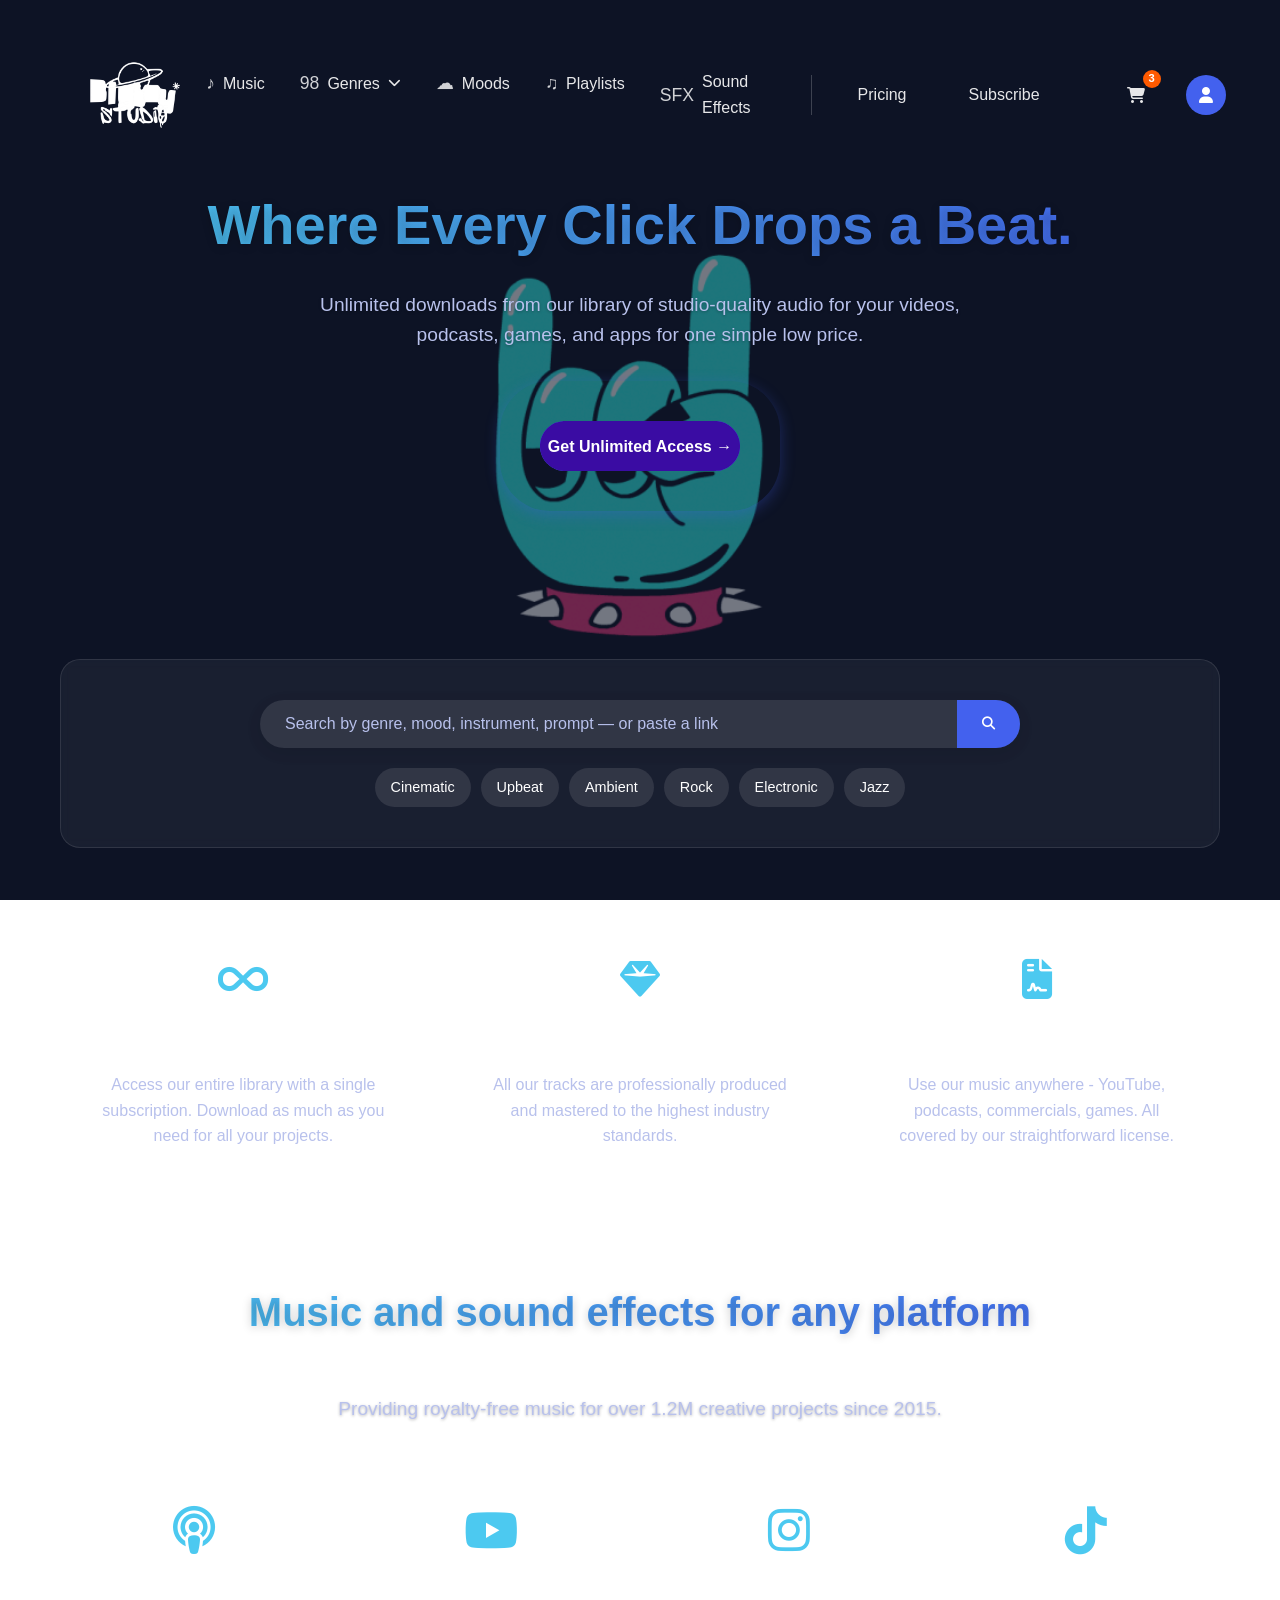
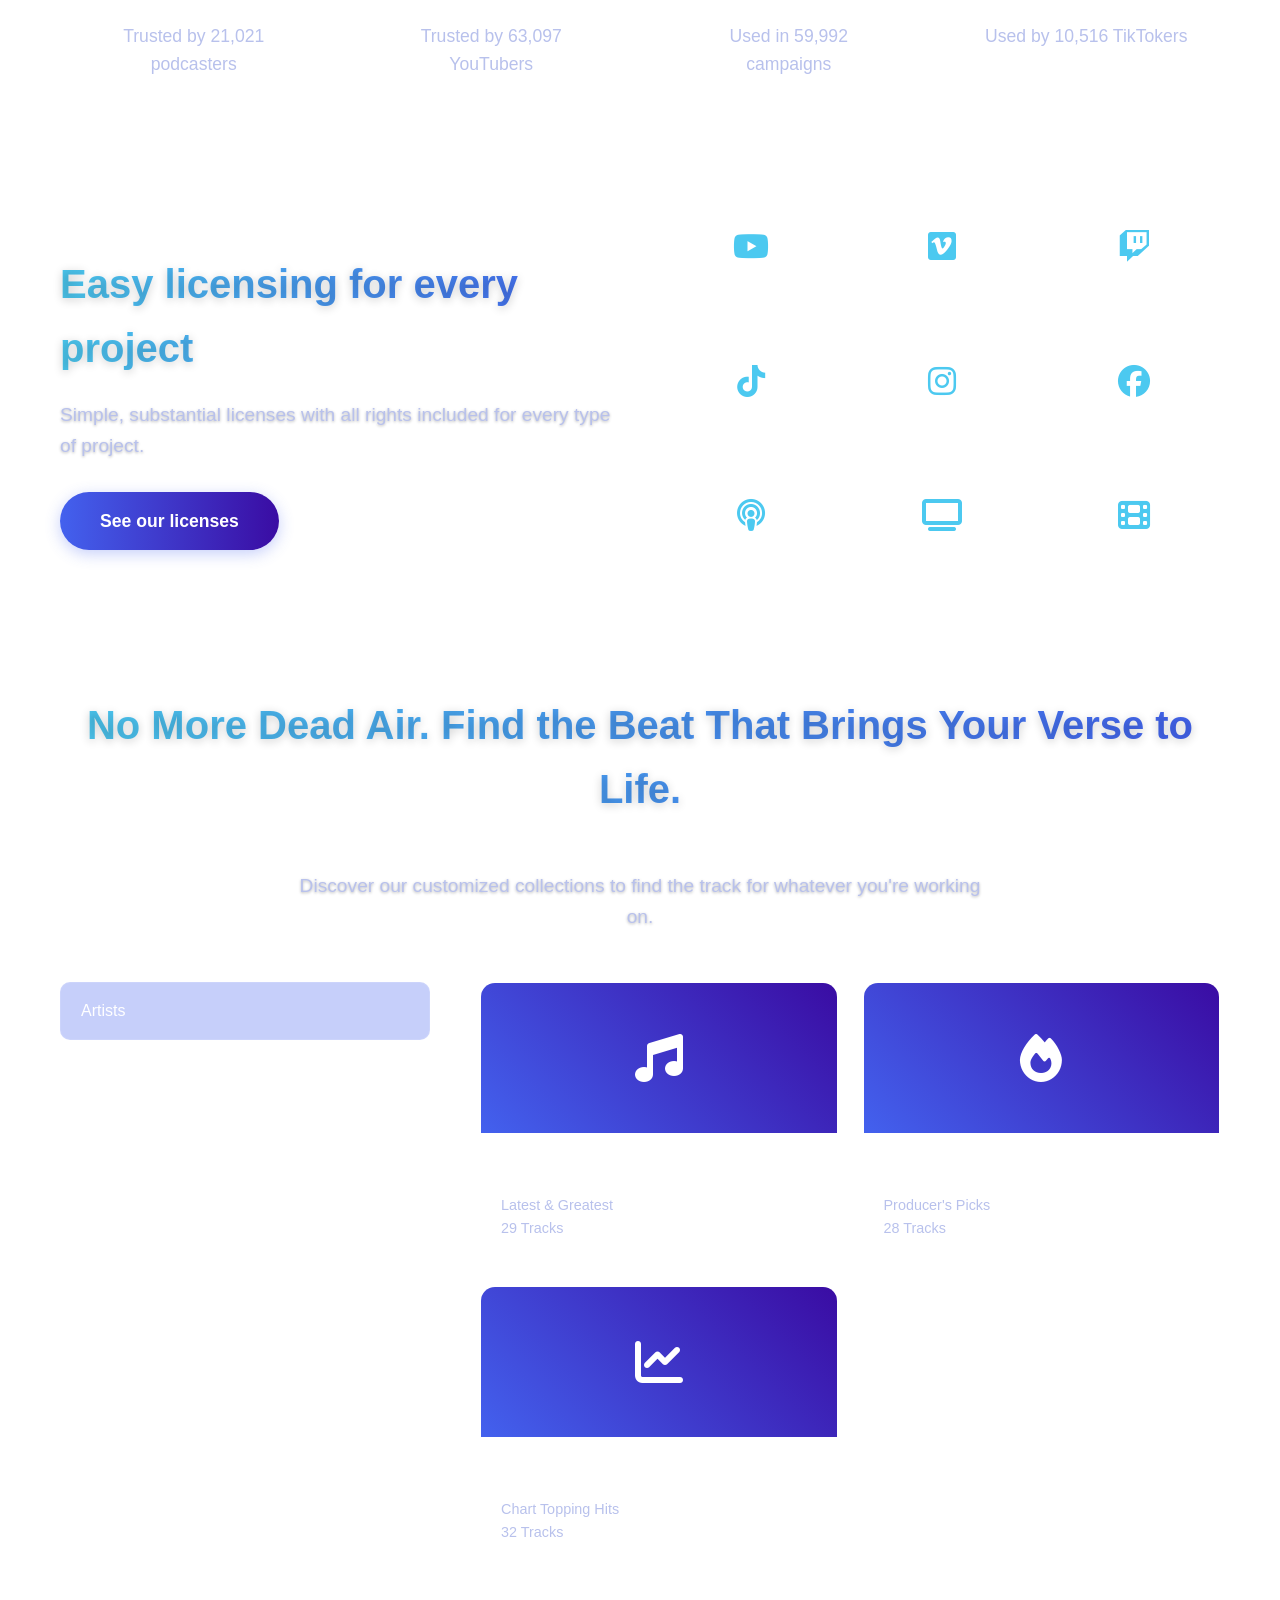
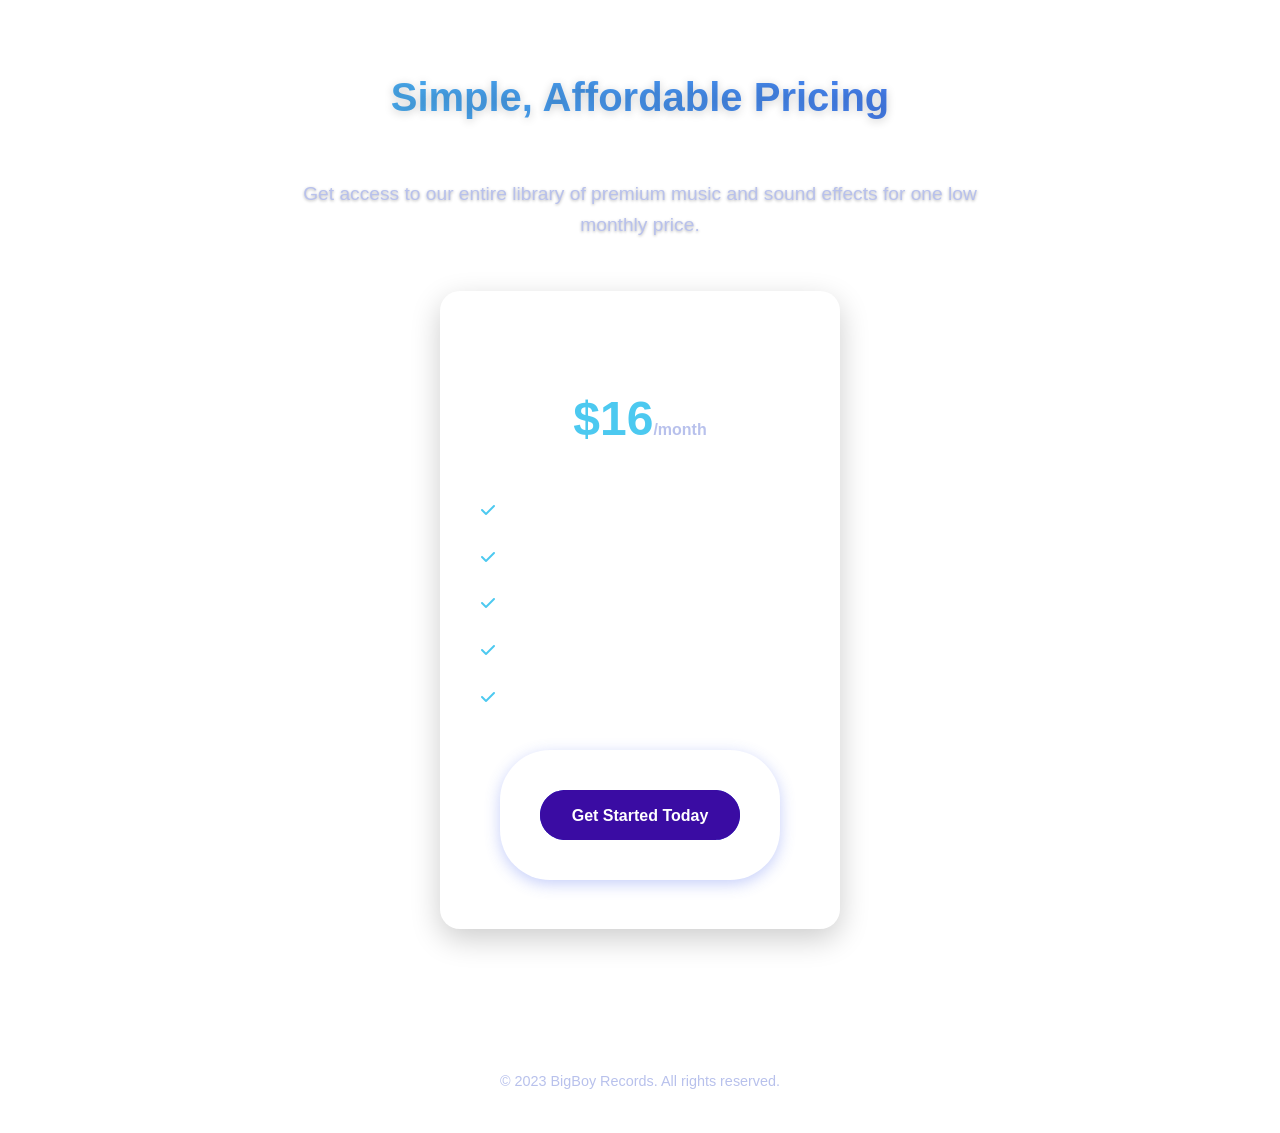
==== commit d2b39746: "button and login form" ====
--- a/index.html
+++ b/index.html
@@ -8,7 +8,7 @@
       rel="stylesheet"
       href="https://cdnjs.cloudflare.com/ajax/libs/font-awesome/6.4.0/css/all.min.css"
     />
-    <style>
+   <style>
       * {
         margin: 0;
         padding: 0;
@@ -136,7 +136,7 @@
       }
 
       .logo-img {
-        height: 80px; /* Adjust size as needed */
+        height: 80px;
         filter: brightness(0) invert(1); /* Makes logo white */
         transition: transform 0.3s ease;
       }
@@ -170,6 +170,7 @@
         font-weight: 700;
         text-shadow: 0 1px 2px rgba(0, 0, 0, 0.3);
       }
+      
       
       /* Dropdown Styles */
       .dropdown {
@@ -221,6 +222,48 @@
         text-align: center;
       }
 
+
+
+      /* Liquid Button Styles */
+.liquid-button {
+  margin: auto;
+  font-weight: bold;
+  cursor: pointer;
+  display: block;
+}
+
+.liquid-button path {
+  cursor: pointer;
+}
+/* Liquid Button Wrapper */
+.liquid-button-wrapper {
+  display: inline-block;
+  text-decoration: none;
+  border-radius: 50px;
+  overflow: hidden;
+  box-shadow: 0 4px 15px rgba(67, 97, 238, 0.3);
+  transition: all 0.3s ease;
+}
+
+.liquid-button-wrapper:hover {
+  transform: translateY(-3px);
+  box-shadow: 0 6px 20px rgba(67, 97, 238, 0.4);
+}
+/* Loading animation for buttons */
+.loading {
+  display: inline-block;
+  width: 20px;
+  height: 20px;
+  border: 3px solid rgba(255,255,255,.3);
+  border-radius: 50%;
+  border-top-color: #fff;
+  animation: spin 1s ease-in-out infinite;
+  margin-right: 10px;
+}
+
+@keyframes spin {
+  to { transform: rotate(360deg); }
+}
       /* Modal Styles */
       .modal-overlay {
         position: fixed;
@@ -943,6 +986,7 @@
         border-radius: 20px;
         box-shadow: 0 14px 28px -10px rgba(0, 0, 0, 0.1), 0 10px 10px -10px rgba(0, 0, 0, 0.02);
         transform-style: preserve-3d;
+        overflow: hidden; /* Added to contain animation */
       }
       
       #login-container > div {
@@ -955,12 +999,14 @@
         flex-direction: column;
         align-items: center;
         justify-content: center;
+        overflow: hidden; /* Added to contain content */
       }
 
       .login-content {
         width: 100%;
         padding: 2em 4em;
         text-align: center;
+        overflow: hidden; /* Added */
       }
       
       .login-content p {
@@ -972,6 +1018,7 @@
         background: #FAFAFA;
         border-radius: 20px 0 0 20px;
         color: #333;
+        overflow: hidden; /* Added */
       }
       
       .login-form button {
@@ -990,6 +1037,7 @@
         border-radius: 0 20px 20px 0;
         background: #FAFAFA;
         color: #333;
+        overflow: hidden; /* Added */
       }
       
       .register-form button {
@@ -1008,6 +1056,7 @@
         border-radius: 0 20px 20px 0;
         transform-origin: left center;
         transition: animation 1s linear;
+        overflow: hidden; /* Added */
       }
       
       .login-page button {
@@ -1363,6 +1412,10 @@
         
         .login-page {
           display: none;
+        }
+        
+        .login-content {
+          padding: 2em;
         }
       }
     </style>
@@ -1428,14 +1481,29 @@
           </nav>
         </div>
       </header>
-      <!-- sign up /login -->
+      <!-- unlimited-->
       <section class="hero">
         <h1>Where Every Click Drops a Beat.</h1>
         <p>
           Unlimited downloads from our library of studio-quality audio for your
           videos, podcasts, games, and apps for one simple low price.
         </p>
-        <a href="unlimite.html" class="cta-button">Get Unlimited Access →</a>
+        <a href="unlimite.html" class="liquid-button-wrapper">
+  <svg class="liquid-button"
+       data-text="Get Unlimited Access →"
+       data-force-factor="0.1"
+       data-layer-1-viscosity="0.5"
+       data-layer-2-viscosity="0.4"
+       data-layer-1-mouse-force="400"
+       data-layer-2-mouse-force="500"
+       data-layer-1-force-limit="1"
+       data-layer-2-force-limit="2"
+       data-color1="#4361ee"
+       data-color2="#3a0ca3"
+       data-color3="#4cc9f0"
+       data-text-color="#ffffff">
+  </svg>
+</a>
       </section>
 
       <section class="search-section">
@@ -1637,7 +1705,22 @@
             <li><i class="fas fa-check"></i> No attribution required</li>
             <li><i class="fas fa-check"></i> Cancel anytime</li>
           </ul>
-          <a href="#" class="cta-button">Get Started Today</a>
+          <a href="#" class="liquid-button-wrapper">
+            <svg class="liquid-button"
+                 data-text="Get Started Today"
+                 data-force-factor="0.1"
+                 data-layer-1-viscosity="0.5"
+                 data-layer-2-viscosity="0.4"
+                 data-layer-1-mouse-force="400"
+                 data-layer-2-mouse-force="500"
+                 data-layer-1-force-limit="1"
+                 data-layer-2-force-limit="2"
+                 data-color1="#4361ee"
+                 data-color2="#3a0ca3"
+                 data-color3="#4cc9f0"
+                 data-text-color="#ffffff">
+            </svg>
+          </a>
         </div>
       </section>
 
@@ -1700,7 +1783,7 @@
               <input type="password" placeholder="password"> 
               <span class="remember">I accept terms</span> 
               <span class="clearfix"></span>
-              <button onclick="return false;">Register</button>
+             <button onclick="return false;" id="register-button">Register</button>
             </form>
           </div>		
         </div>
@@ -1750,7 +1833,7 @@
     });
   });
 
-  // FIXED: Smooth scrolling for navigation links
+  //  Smooth scrolling : navigation links
   document.querySelectorAll("nav a").forEach((anchor) => {
     anchor.addEventListener("click", function (e) {
       const targetId = this.getAttribute("href");
@@ -1813,15 +1896,336 @@
     }
   });
 
-  // Register button functionality
-  registerButton.onclick = function(){
+// Register button functionality - toggle between login and signup
+registerButton.onclick = function(){
+  if(loginContainer.className === 'active') {
+    loginContainer.className = 'close';
+  } else {
     loginContainer.className = 'active';
   }
-
-  // Login button functionality
-  loginButton.onclick = function(){
+}
+
+// Login button functionality - toggle between login and signup  
+loginButton.onclick = function(){
+  if(loginContainer.className === 'active') {
     loginContainer.className = 'close';
+  } else {
+    loginContainer.className = 'active';
   }
+}
+
+// Liquid Button Implementation
+const LiquidButton = class LiquidButton {
+  constructor(svg) {
+    const options = svg.dataset;
+    this.id = this.constructor.id || (this.constructor.id = 1);
+    this.constructor.id++;
+    this.xmlns = 'http://www.w3.org/2000/svg';
+    this.tension = options.tension * 1 || 0.4;
+    this.width = options.width * 1 || 200;
+    this.height = options.height * 1 || 50;
+    this.margin = options.margin || 40;
+    this.hoverFactor = options.hoverFactor || -0.1;
+    this.gap = options.gap || 5;
+    this.debug = options.debug || false;
+    this.forceFactor = options.forceFactor || 0.2;
+    this.color1 = options.color1 || '#4361ee';
+    this.color2 = options.color2 || '#3a0ca3';
+    this.color3 = options.color3 || '#4cc9f0';
+    this.textColor = options.textColor || '#ffffff';
+    this.text = options.text || 'Button';
+    this.svg = svg;
+    this.layers = [{
+      points: [],
+      viscosity: 0.5,
+      mouseForce: 100,
+      forceLimit: 2,
+    },{
+      points: [],
+      viscosity: 0.8,
+      mouseForce: 150,
+      forceLimit: 3,
+    }];
+    
+    for (let layerIndex = 0; layerIndex < this.layers.length; layerIndex++) {
+      const layer = this.layers[layerIndex];
+      layer.viscosity = options['layer-' + (layerIndex + 1) + 'Viscosity'] * 1 || layer.viscosity;
+      layer.mouseForce = options['layer-' + (layerIndex + 1) + 'MouseForce'] * 1 || layer.mouseForce;
+      layer.forceLimit = options['layer-' + (layerIndex + 1) + 'ForceLimit'] * 1 || layer.forceLimit;
+      layer.path = document.createElementNS(this.xmlns, 'path');
+      this.svg.appendChild(layer.path);
+    }
+    
+    this.wrapperElement = options.wrapperElement || document.body;
+    if (!this.svg.parentElement) {
+      this.wrapperElement.append(this.svg);
+    }
+
+    this.svgText = document.createElementNS(this.xmlns, 'text');
+    this.svgText.setAttribute('x', '50%');
+    this.svgText.setAttribute('y', '50%');
+    this.svgText.setAttribute('dy', ~~(this.height / 8) + 'px');
+    this.svgText.setAttribute('font-size', ~~(this.height / 3));
+    this.svgText.style.fontFamily = 'sans-serif';
+    this.svgText.setAttribute('text-anchor', 'middle');
+    this.svgText.setAttribute('pointer-events', 'none');
+    this.svg.appendChild(this.svgText);
+
+    this.svgDefs = document.createElementNS(this.xmlns, 'defs');
+    this.svg.appendChild(this.svgDefs);
+
+    this.touches = [];
+    this.noise = options.noise || 0;
+    
+    // Event listeners
+    this.svg.addEventListener('mousemove', this.mouseHandler.bind(this));
+    this.svg.addEventListener('mouseout', this.clearHandler.bind(this));
+    this.svg.addEventListener('click', this.clickHandler.bind(this));
+    
+    this.initOrigins();
+    this.animate();
+  }
+
+  mouseHandler(e) {
+    this.touches = [{
+      x: e.offsetX,
+      y: e.offsetY,
+      force: 1,
+    }];
+  }
+
+  clearHandler(e) {
+    this.touches = [];
+  }
+
+  clickHandler(e) {
+    // If there's a parent anchor, let it handle the navigation
+    const parentAnchor = this.svg.closest('a');
+    if (!parentAnchor) {
+      // Trigger the button action
+      const action = this.svg.dataset.action;
+      if (action === 'login') {
+        document.getElementById('user-icon').click();
+      } else if (action === 'unlimited') {
+        window.location.href = 'unlimite.html';
+      } else if (action === 'subscribe') {
+        // Handle subscription action
+        const pricingCard = document.querySelector('.pricing-card .cta-button');
+        if (pricingCard) pricingCard.click();
+      }
+    }
+    // Let the anchor tag handle the actual navigation
+  }
+
+  get raf() {
+    return this.__raf || (this.__raf = (
+      window.requestAnimationFrame ||
+      window.webkitRequestAnimationFrame ||
+      window.mozRequestAnimationFrame ||
+      function(callback){ setTimeout(callback, 10)}
+    ).bind(window));
+  }
+
+  distance(p1, p2) {
+    return Math.sqrt(Math.pow(p1.x - p2.x, 2) + Math.pow(p1.y - p2.y, 2));
+  }
+
+  update() {
+    for (let layerIndex = 0; layerIndex < this.layers.length; layerIndex++) {
+      const layer = this.layers[layerIndex];
+      const points = layer.points;
+      for (let pointIndex = 0; pointIndex < points.length; pointIndex++) {
+        const point = points[pointIndex];
+        const dx = point.ox - point.x + (Math.random() - 0.5) * this.noise;
+        const dy = point.oy - point.y + (Math.random() - 0.5) * this.noise;
+        const d = Math.sqrt(dx * dx + dy * dy);
+        const f = d * this.forceFactor;
+        point.vx += f * ((dx / d) || 0);
+        point.vy += f * ((dy / d) || 0);
+        
+        for (let touchIndex = 0; touchIndex < this.touches.length; touchIndex++) {
+          const touch = this.touches[touchIndex];
+          let mouseForce = layer.mouseForce;
+          if (
+            touch.x > this.margin &&
+            touch.x < this.margin + this.width &&
+            touch.y > this.margin &&
+            touch.y < this.margin + this.height
+          ) {
+            mouseForce *= -this.hoverFactor;
+          }
+          const mx = point.x - touch.x;
+          const my = point.y - touch.y;
+          const md = Math.sqrt(mx * mx + my * my);
+          const mf = Math.max(-layer.forceLimit, Math.min(layer.forceLimit, (mouseForce * touch.force) / md));
+          point.vx += mf * ((mx / md) || 0);
+          point.vy += mf * ((my / md) || 0);
+        }
+        
+        point.vx *= layer.viscosity;
+        point.vy *= layer.viscosity;
+        point.x += point.vx;
+        point.y += point.vy;
+      }
+      
+      for (let pointIndex = 0; pointIndex < points.length; pointIndex++) {
+        const prev = points[(pointIndex + points.length - 1) % points.length]; 
+        const point = points[pointIndex];
+        const next = points[(pointIndex + points.length + 1) % points.length];
+        const dPrev = this.distance(point, prev);
+        const dNext = this.distance(point, next);
+
+        const line = {
+          x: next.x - prev.x,
+          y: next.y - prev.y,
+        };
+        const dLine = Math.sqrt(line.x * line.x + line.y * line.y);
+
+        point.cPrev = {
+          x: point.x - (line.x / dLine) * dPrev * this.tension,
+          y: point.y - (line.y / dLine) * dPrev * this.tension,
+        };
+        point.cNext = {
+          x: point.x + (line.x / dLine) * dNext * this.tension,
+          y: point.y + (line.y / dLine) * dNext * this.tension,
+        };
+      }
+    }
+  }
+
+  animate() {
+    this.raf(() => {
+      this.update();
+      this.draw();
+      this.animate();
+    });
+  }
+
+  get svgWidth() {
+    return this.width + this.margin * 2;
+  }
+
+  get svgHeight() {
+    return this.height + this.margin * 2;
+  }
+
+  draw() {
+    for (let layerIndex = 0; layerIndex < this.layers.length; layerIndex++) {
+      const layer = this.layers[layerIndex];
+      if (layerIndex === 1) {
+        if (this.touches.length > 0) {
+          while (this.svgDefs.firstChild) {
+            this.svgDefs.removeChild(this.svgDefs.firstChild);
+          }
+          for (let touchIndex = 0; touchIndex < this.touches.length; touchIndex++) {
+            const touch = this.touches[touchIndex];
+            const gradient = document.createElementNS(this.xmlns, 'radialGradient');
+            gradient.id = 'liquid-gradient-' + this.id + '-' + touchIndex;
+            const start = document.createElementNS(this.xmlns, 'stop');
+            start.setAttribute('stop-color', this.color3);
+            start.setAttribute('offset', '0%');
+            const stop = document.createElementNS(this.xmlns, 'stop');
+            stop.setAttribute('stop-color', this.color2);
+            stop.setAttribute('offset', '100%');
+            gradient.appendChild(start);
+            gradient.appendChild(stop);
+            this.svgDefs.appendChild(gradient);
+            gradient.setAttribute('cx', touch.x / this.svgWidth);
+            gradient.setAttribute('cy', touch.y / this.svgHeight);
+            gradient.setAttribute('r', touch.force);
+            layer.path.style.fill = 'url(#' + gradient.id + ')';
+          }
+        } else {
+          layer.path.style.fill = this.color2;
+        }
+      } else {
+        layer.path.style.fill = this.color1;
+      }
+      
+      const points = layer.points;
+      const commands = [];
+      commands.push('M', points[0].x, points[0].y);
+      for (let pointIndex = 1; pointIndex < points.length; pointIndex += 1) {
+        commands.push('C',
+          points[(pointIndex + 0) % points.length].cNext.x,
+          points[(pointIndex + 0) % points.length].cNext.y,
+          points[(pointIndex + 1) % points.length].cPrev.x,
+          points[(pointIndex + 1) % points.length].cPrev.y,
+          points[(pointIndex + 1) % points.length].x,
+          points[(pointIndex + 1) % points.length].y
+        );
+      }
+      commands.push('Z');
+      layer.path.setAttribute('d', commands.join(' '));
+    }
+    
+    this.svgText.textContent = this.text;
+    this.svgText.style.fill = this.textColor;
+  }
+
+  createPoint(x, y) {
+    return {
+      x: x,
+      y: y,
+      ox: x,
+      oy: y,
+      vx: 0,
+      vy: 0,
+    };
+  }
+
+  initOrigins() {
+    this.svg.setAttribute('width', this.svgWidth);
+    this.svg.setAttribute('height', this.svgHeight);
+    
+    for (let layerIndex = 0; layerIndex < this.layers.length; layerIndex++) {
+      const layer = this.layers[layerIndex];
+      const points = [];
+      
+      // Top edge
+      for (let x = ~~(this.height / 2); x < this.width - ~~(this.height / 2); x += this.gap) {
+        points.push(this.createPoint(x + this.margin, this.margin));
+      }
+      
+      // Right edge (rounded)
+      for (let alpha = ~~(this.height * 1.25); alpha >= 0; alpha -= this.gap) {
+        const angle = (Math.PI / ~~(this.height * 1.25)) * alpha;
+        points.push(this.createPoint(
+          Math.sin(angle) * this.height / 2 + this.margin + this.width - this.height / 2,
+          Math.cos(angle) * this.height / 2 + this.margin + this.height / 2
+        ));
+      }
+      
+      // Bottom edge
+      for (let x = this.width - ~~(this.height / 2) - 1; x >= ~~(this.height / 2); x -= this.gap) {
+        points.push(this.createPoint(x + this.margin, this.margin + this.height));
+      }
+      
+      // Left edge (rounded)
+      for (let alpha = 0; alpha <= ~~(this.height * 1.25); alpha += this.gap) {
+        const angle = (Math.PI / ~~(this.height * 1.25)) * alpha;
+        points.push(this.createPoint(
+          (this.height - Math.sin(angle) * this.height / 2) + this.margin - this.height / 2,
+          Math.cos(angle) * this.height / 2 + this.margin + this.height / 2
+        ));
+      }
+      
+      layer.points = points;
+    }
+  }
+}
+
+// Initialize liquid buttons
+function initLiquidButtons() {
+  const buttons = document.getElementsByClassName('liquid-button');
+  for (let buttonIndex = 0; buttonIndex < buttons.length; buttonIndex++) {
+    const button = buttons[buttonIndex];
+    new LiquidButton(button);
+  }
+}
+
+// Call this after DOM is loaded
+document.addEventListener('DOMContentLoaded', initLiquidButtons);
 
   </script>
   </body>
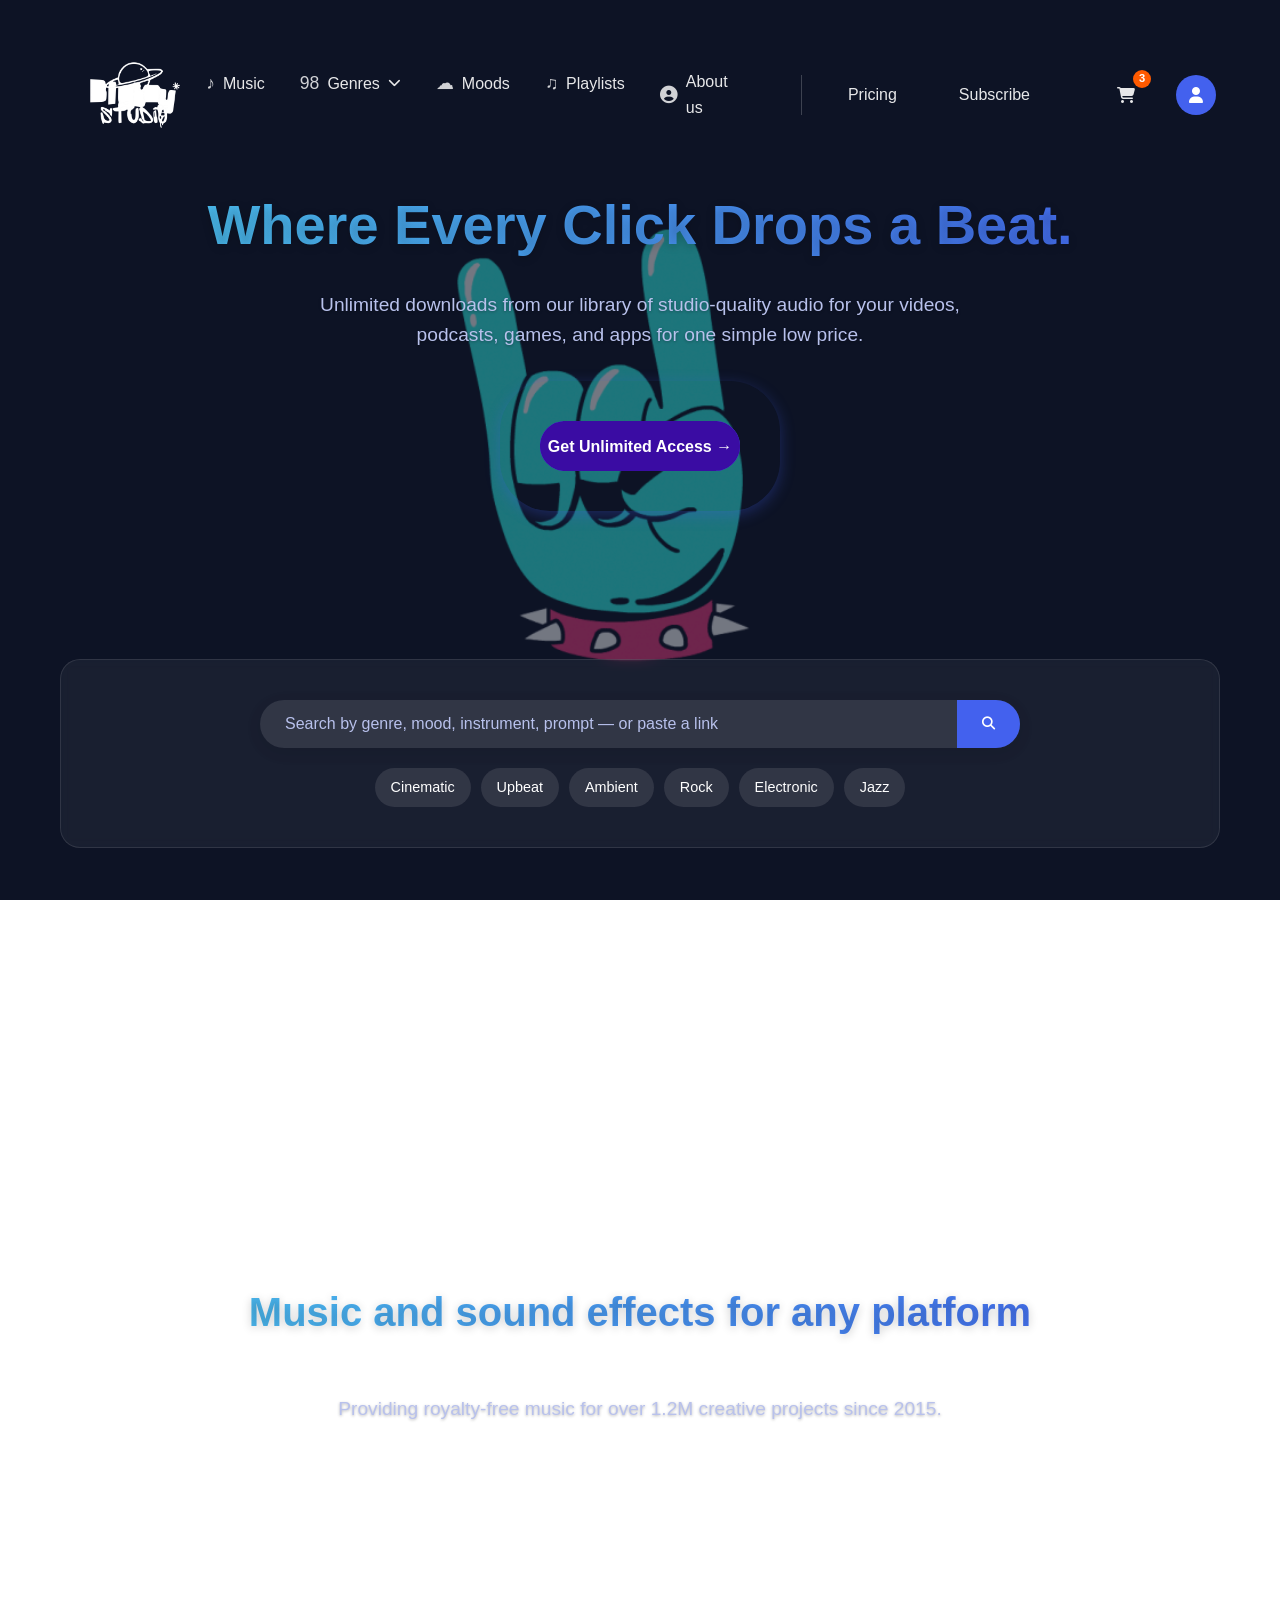
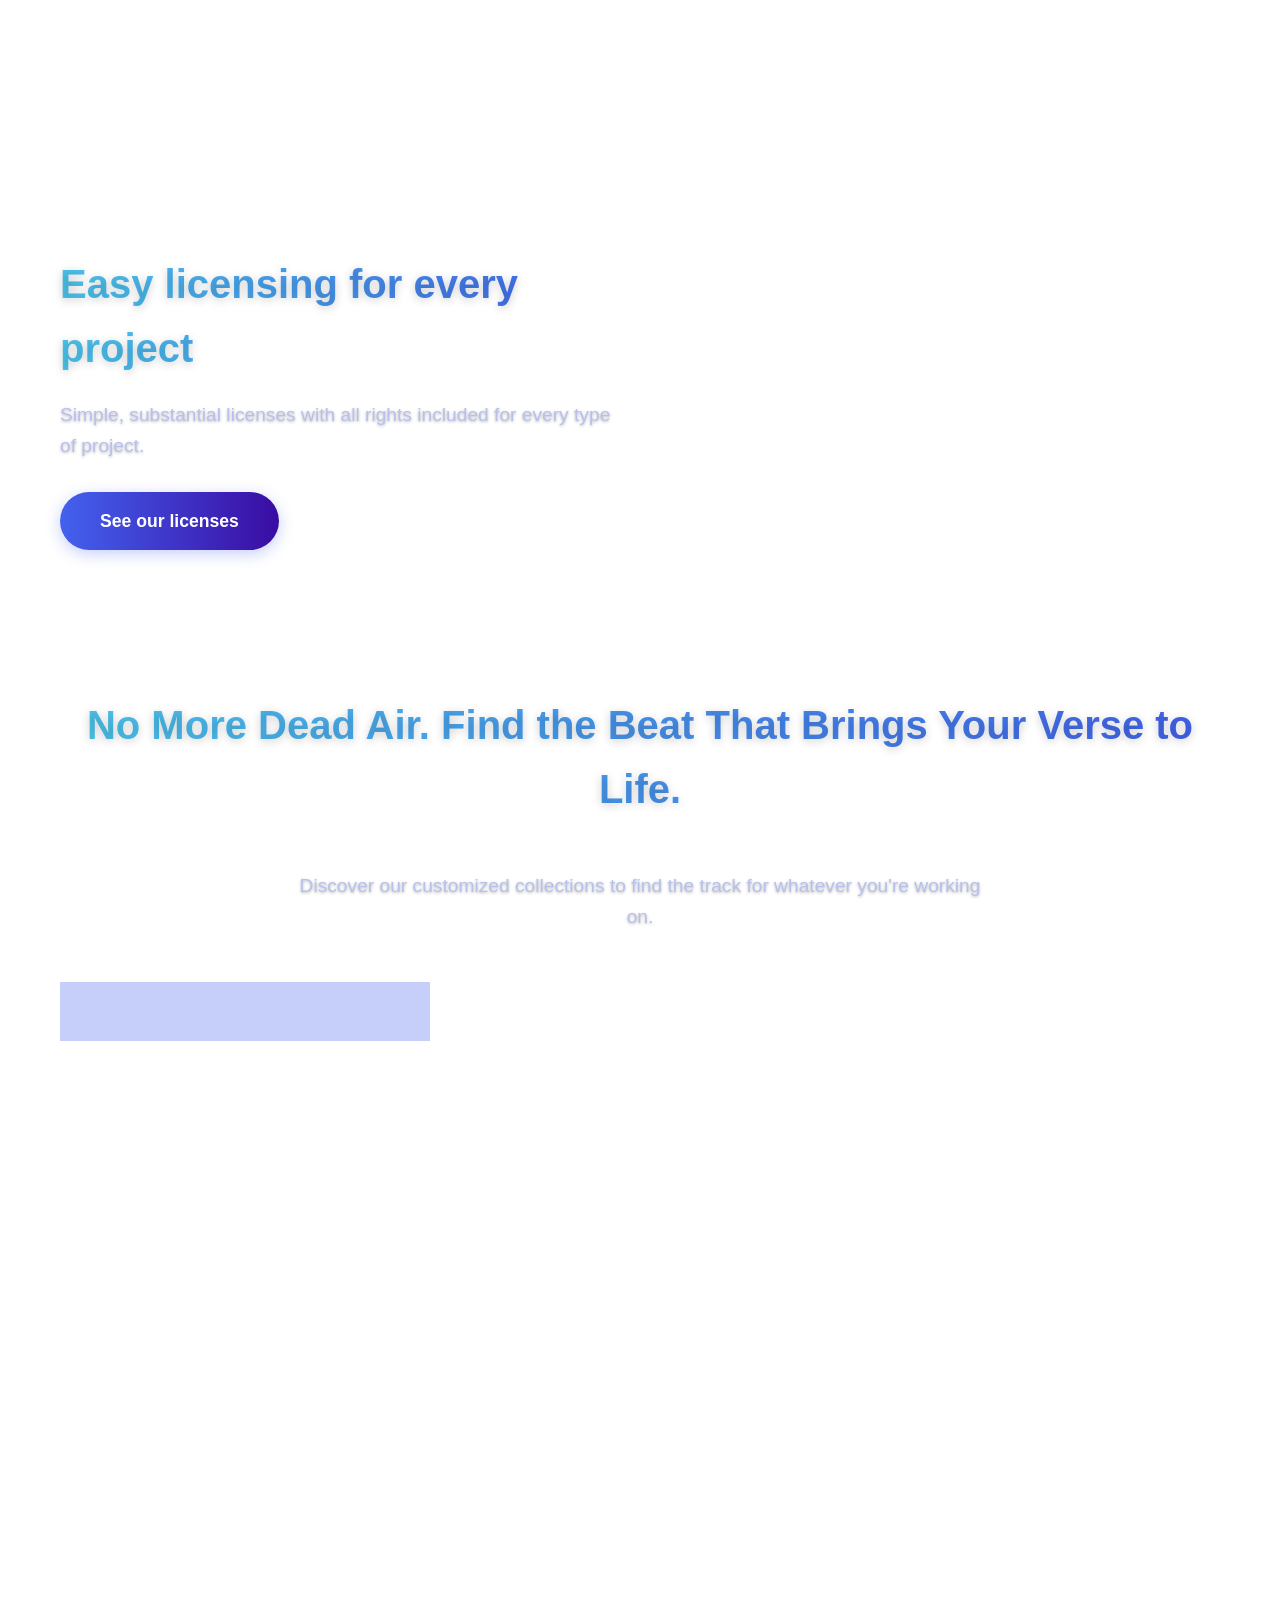
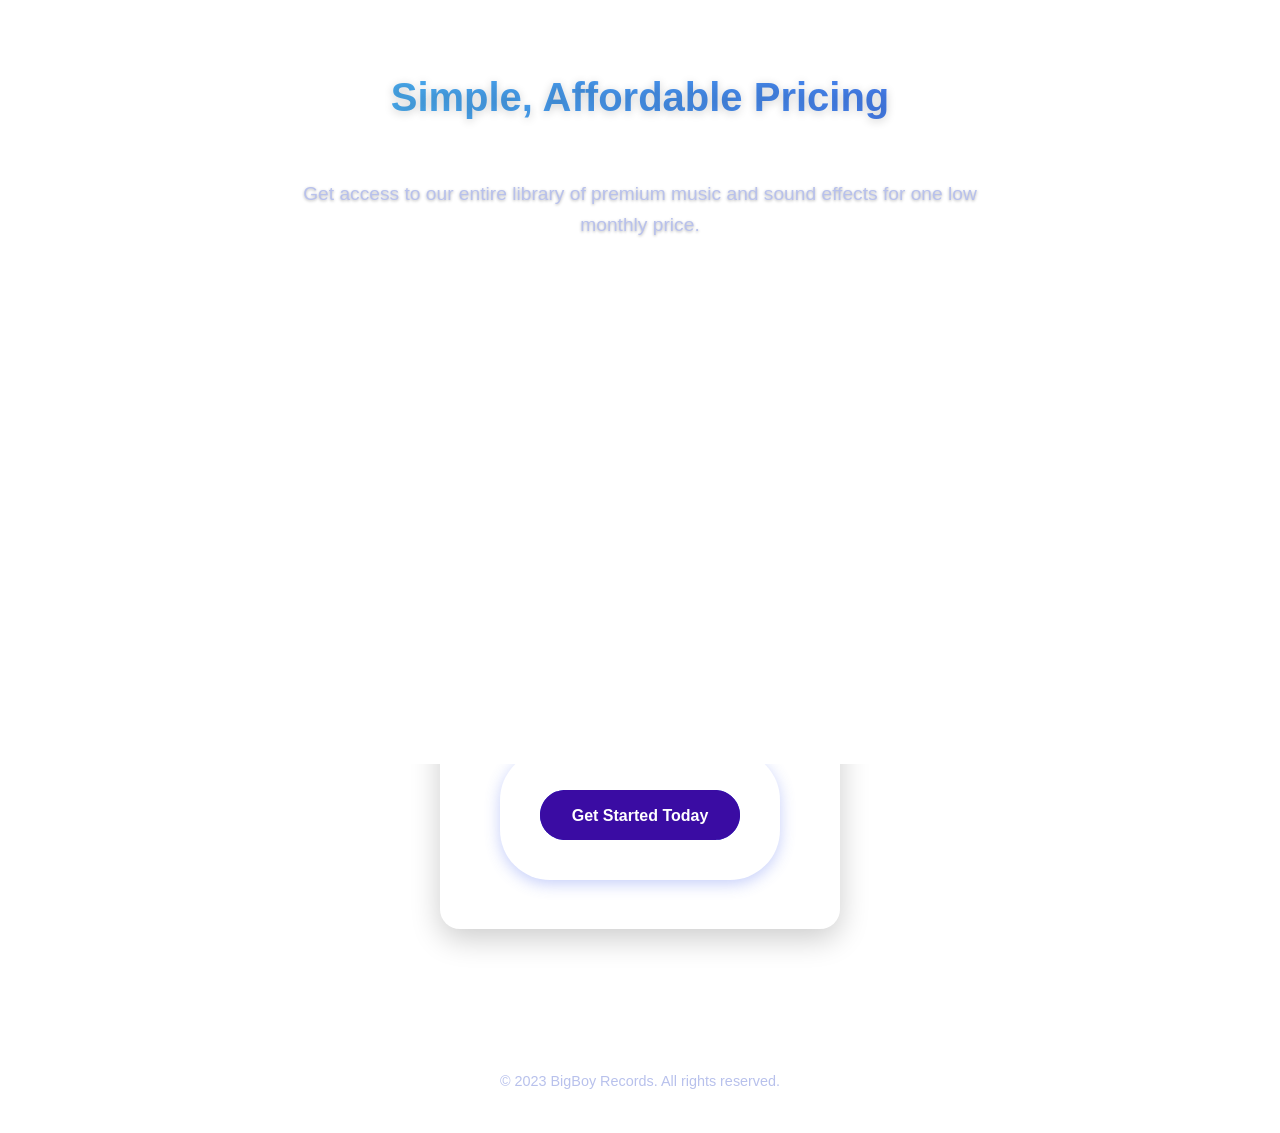
==== commit eb41f088: "pricing and deleted unlimite" ====
--- a/index.html
+++ b/index.html
@@ -1442,8 +1442,8 @@
   <div class="dropdown-content">
     <a href="product.html?filter=all"><i class="fas fa-list"></i> All Genres</a>
     <a href="product.html?filter=rock"><i class="fas fa-guitar"></i> Rock</a>
-    <a href="product.html?filter=hiphop"><i class="fas fa-drum"></i> Hip Hop</a>
-    <a href="product.html?filter=pop"><i class="fas fa-music"></i> Pop</a>
+  <a href="hop.html?filter=hiphop"><i class="fas fa-drum"></i> Hip Hop</a>
+    <a href="product.html?filter=pop"><i class="fas fa-music"></i> R&B</a>
     <a href="product.html?filter=electronic"><i class="fas fa-headphones"></i> Electronic</a>
     <a href="product.html?filter=jazz"><i class="fas fa-record-vinyl"></i> Jazz</a>
     <a href="product.html?filter=country"><i class="fas fa-guitar-electric"></i> Country</a>
@@ -1458,7 +1458,10 @@
                 <a href="#"><span class="nav-icon">♫</span> Playlists</a>
               </li>
               <li>
-                <a href="#"><span class="nav-icon">SFX</span> Sound Effects</a>
+               <a href="#">
+  <i class="fas fa-circle-user nav-icon"></i>
+  About us
+</a>
               </li>
             </ul>
             <ul class="nav-secondary">
@@ -1488,7 +1491,7 @@
           Unlimited downloads from our library of studio-quality audio for your
           videos, podcasts, games, and apps for one simple low price.
         </p>
-        <a href="unlimite.html" class="liquid-button-wrapper">
+        <a href="pricing .html" class="liquid-button-wrapper">
   <svg class="liquid-button"
        data-text="Get Unlimited Access →"
        data-force-factor="0.1"
@@ -1748,7 +1751,7 @@
             <a href="https://www.twitter.com/webkoder"><svg class="feather feather-twitter sc-dnqmqq jxshSx" xmlns="http://www.w3.org/2000/svg" width="24" height="24" viewBox="0 0 24 24" fill="none" stroke="currentColor" stroke-width="2" stroke-linecap="round" stroke-linejoin="round" aria-hidden="true"><path d="M23 3a10.9 10.9 0 0 1-3.14 1.53 4.48 4.48 0 0 0-7.86 3v1A10.66 10.66 0 0 1 3 4s-4 9 5 13a11.64 11.64 0 0 1-7 2c9 5 20 0 20-11.5a4.5 4.5 0 0 0-.08-.83A7.72 7.72 0 0 0 23 3z"></path></svg></a>
             <a href="https://www.github.com/eminqasimov"><svg class="feather feather-github sc-dnqmqq jxshSx" xmlns="http://www.w3.org/2000/svg" width="24" height="24" viewBox="0 0 24 24" fill="none" stroke="currentColor" stroke-width="2" stroke-linecap="round" stroke-linejoin="round" aria-hidden="true"><path d="M9 19c-5 1.5-5-2.5-7-3m14 6v-3.87a3.37 3.37 0 0 0-.94-2.61c3.14-.35 6.44-1.54 6.44-7A5.44 5.44 0 0 0 20 4.77 5.07 5.07 0 0 0 19.91 1S18.73.65 16 2.48a13.38 13.38 0 0 0-7 0C6.27.65 5.09 1 5.09 1A5.07 5.07 0 0 0 5 4.77a5.44 5.44 0 0 0-1.5 3.78c0 5.42 3.3 6.61 6.44 7A3.37 3.37 0 0 0 9 18.13V22"></path></svg></a>
             <a href="#"><svg class="feather feather-linkedin sc-dnqmqq jxshSx" xmlns="http://www.w3.org/2000/svg" width="24" height="24" viewBox="0 0 24 24" fill="none" stroke="currentColor" stroke-width="2" stroke-linecap="round" stroke-linejoin="round" aria-hidden="true"><path d="M16 8a6 6 0 0 1 6 6v7h-4v-7a2 2 0 0 0-2-2 2 2 0 0 0-2 2v7h-4v-7a6 6 0 0 1 6-6z"></path><rect x="2" y="9" width="4" height="12"></rect><circle cx="4" cy="4" r="2"></circle></svg></a>
-            <span class="copy">&copy 2019</span>
+            <span class="copy"></span>
           </div>
         </div>
         <div class="login-page front-page">
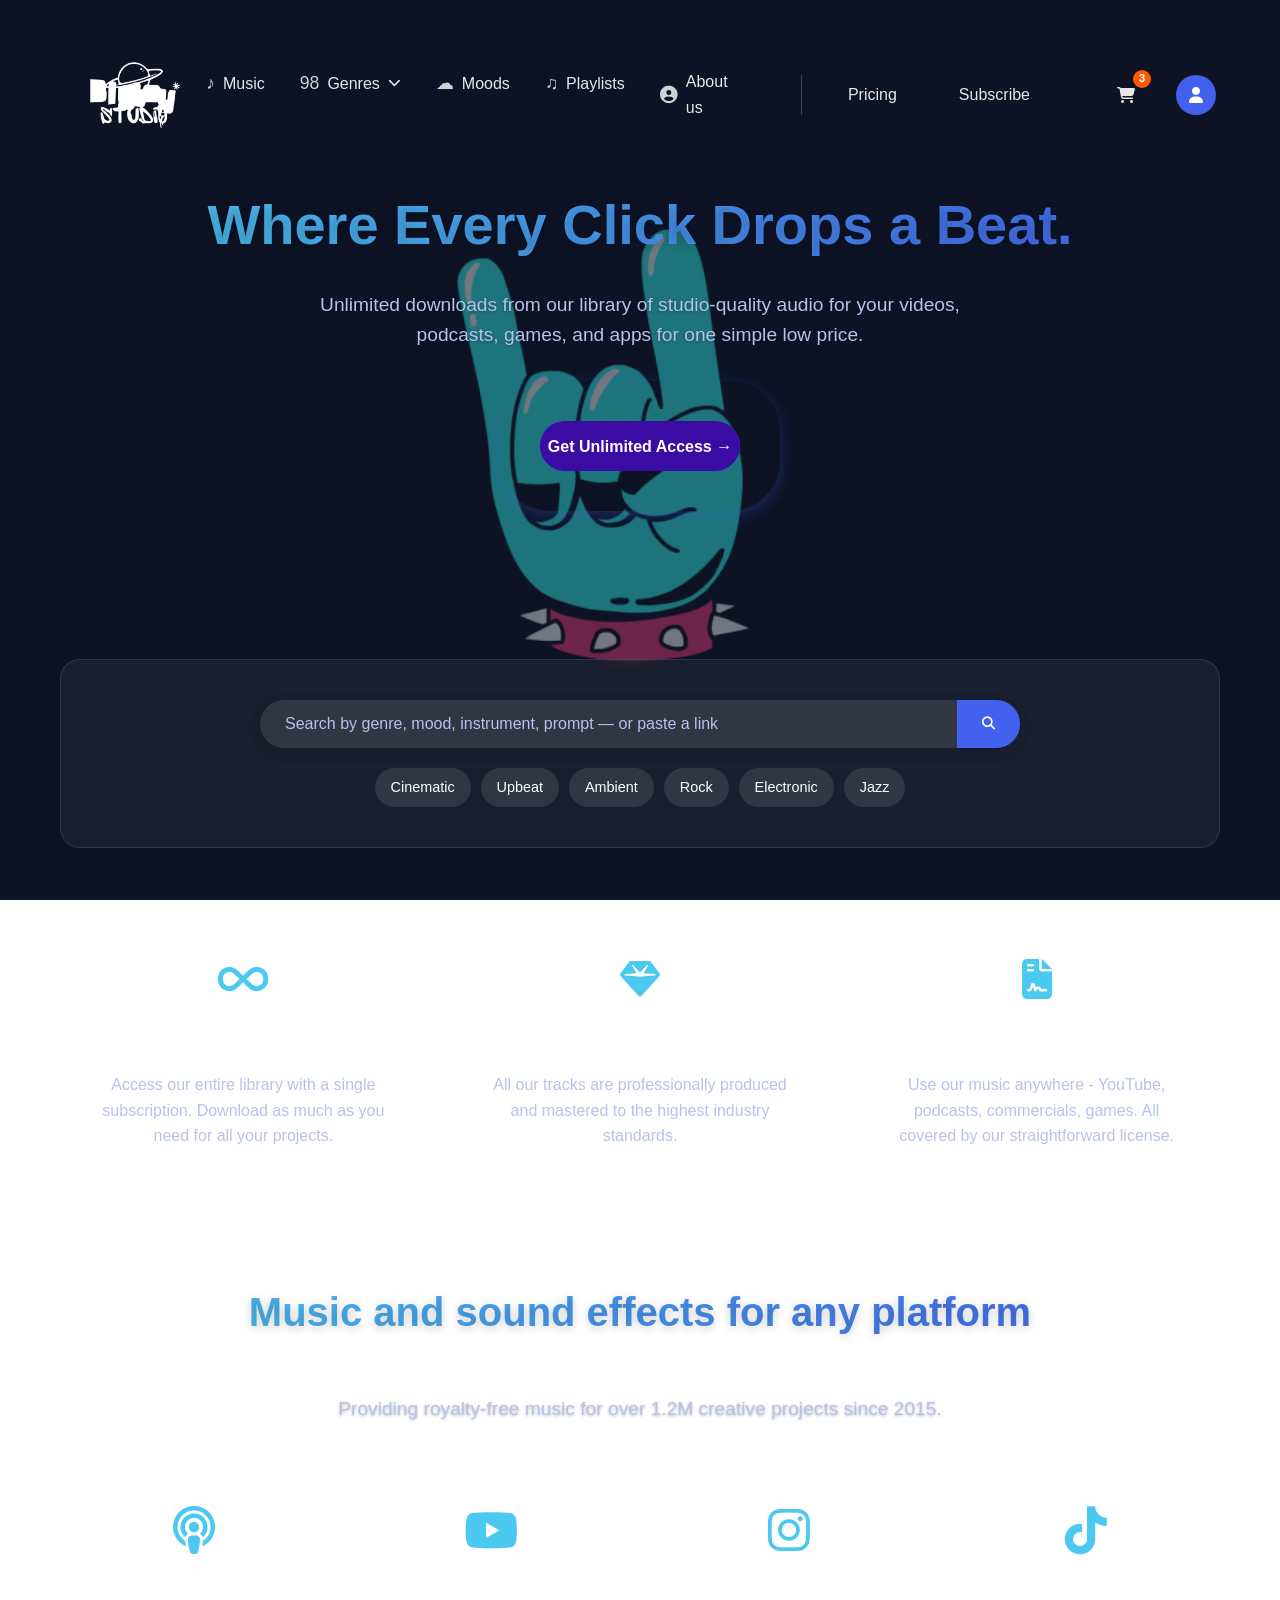
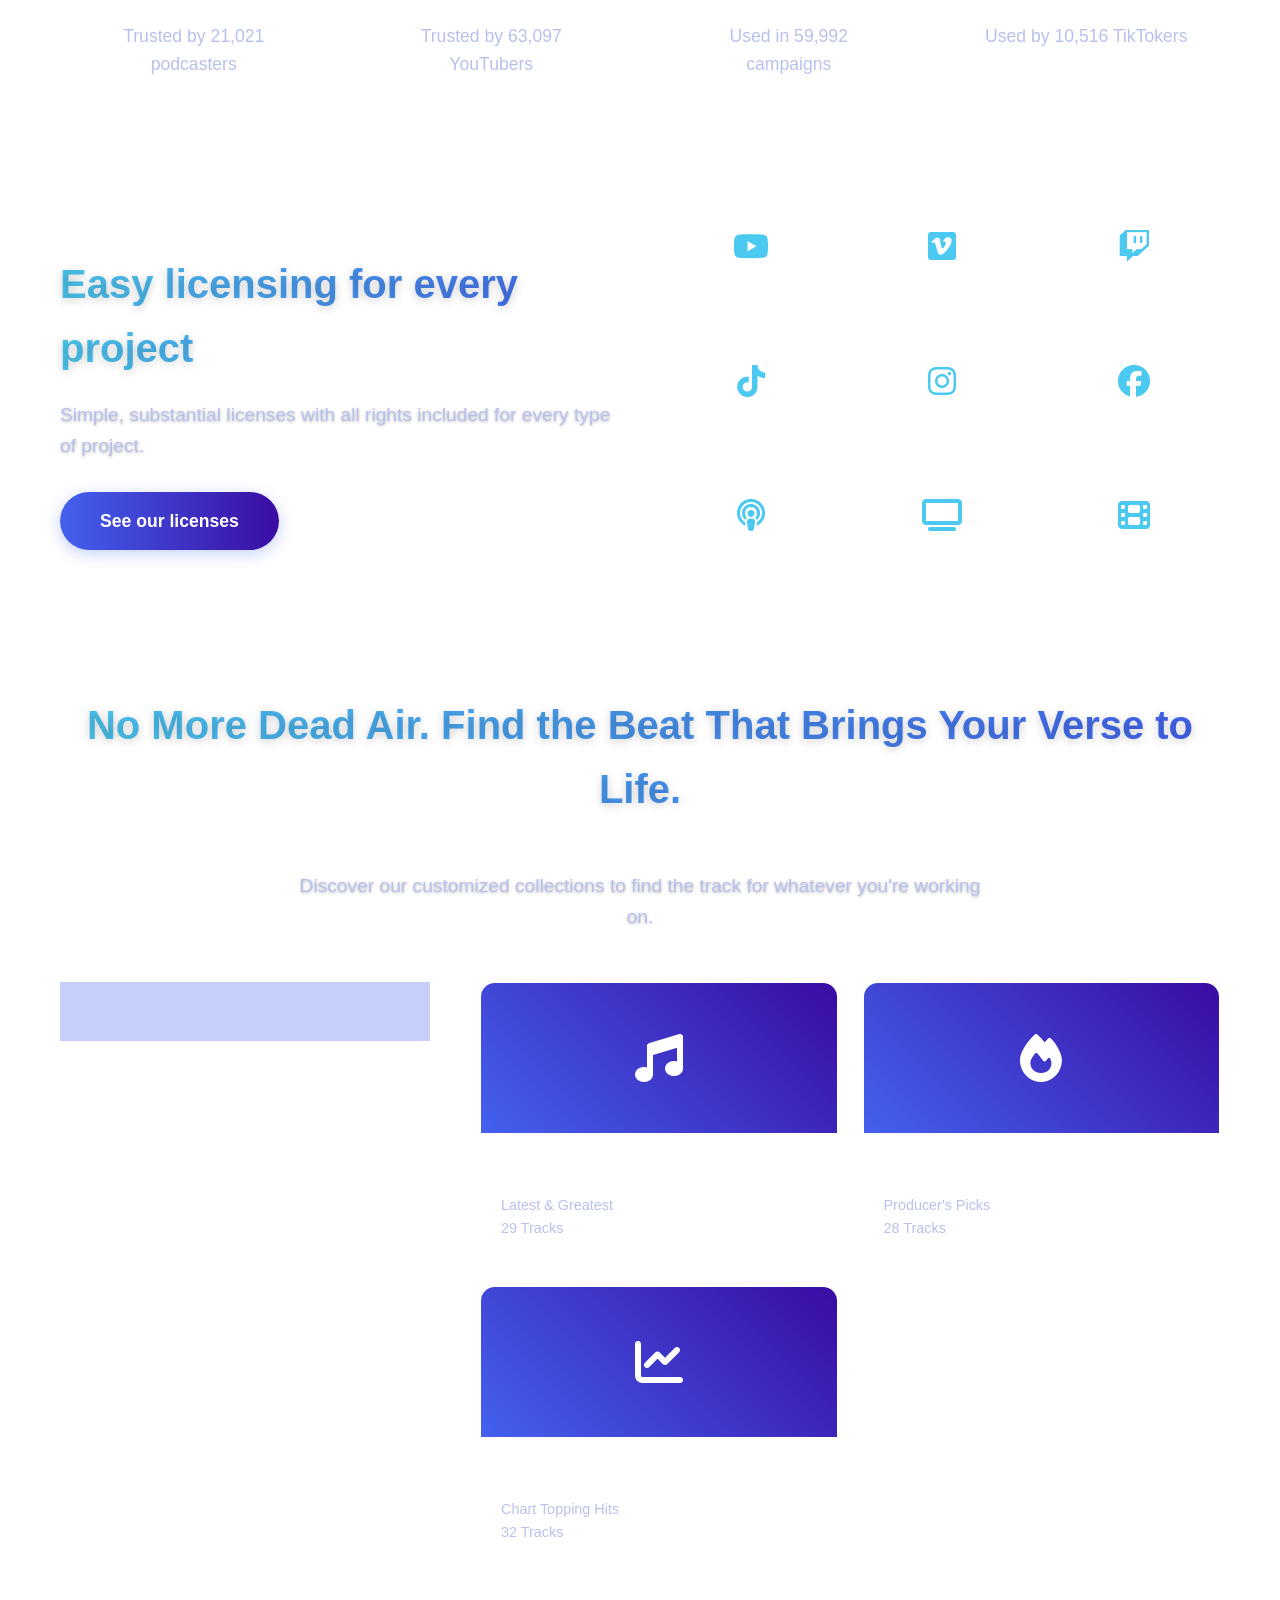
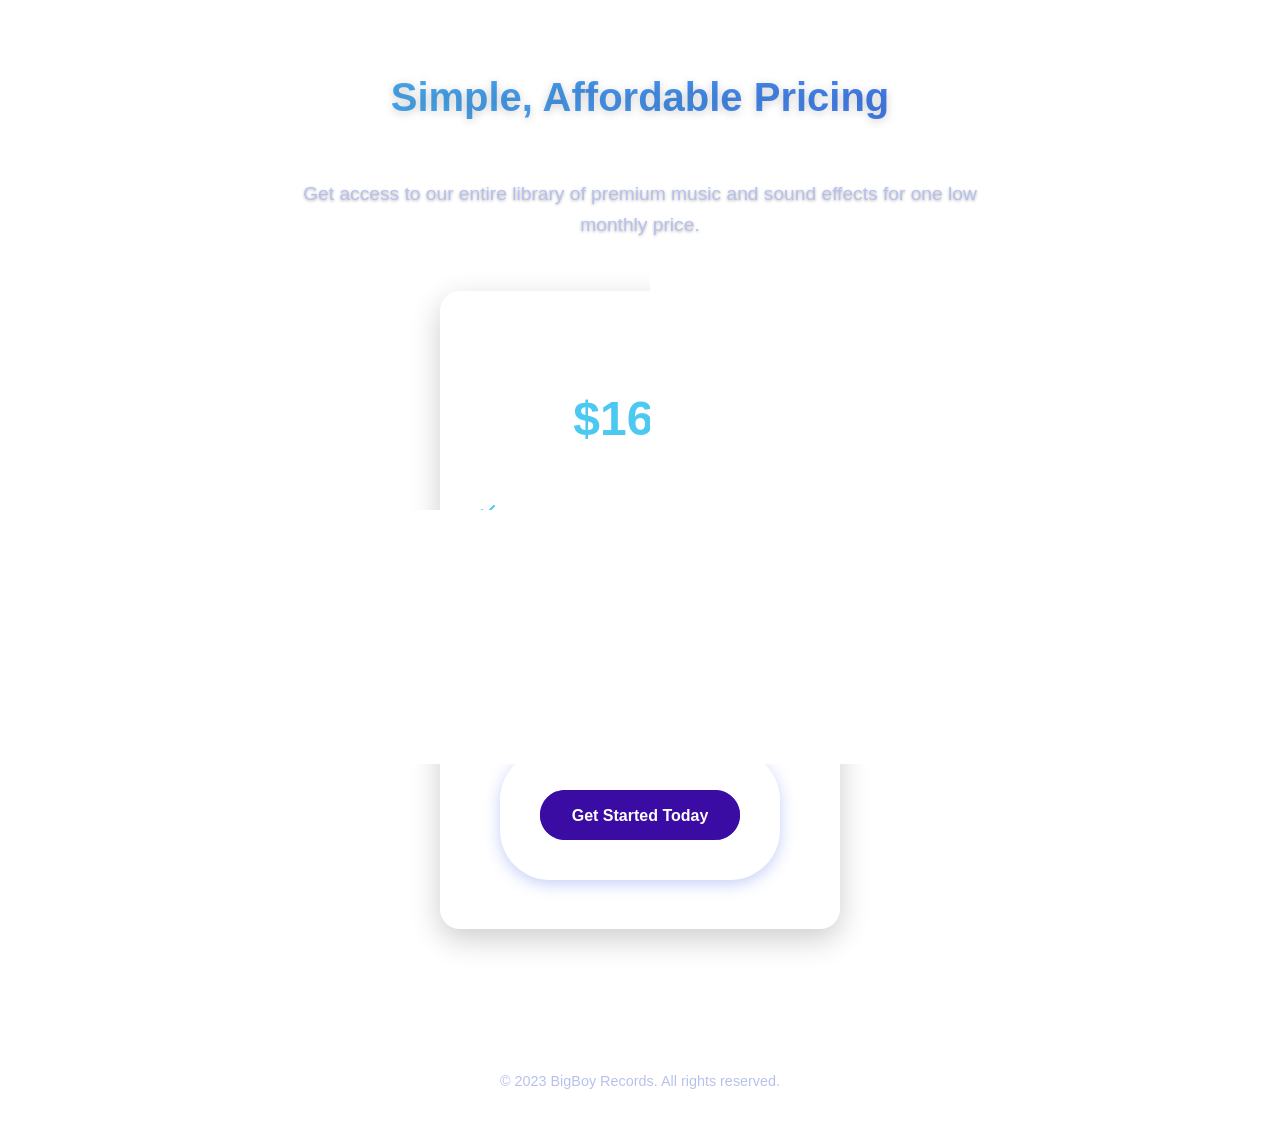
==== commit b59da3b9: "lottie animation" ====
--- a/index.html
+++ b/index.html
@@ -1440,7 +1440,7 @@
              <li class="dropdown">
   <a href="product.html"><span class="nav-icon">98</span> Genres <i class="fas fa-chevron-down" style="font-size: 0.8rem;"></i></a>
   <div class="dropdown-content">
-    <a href="product.html?filter=all"><i class="fas fa-list"></i> All Genres</a>
+    <a href="genres.html?filter=all"><i class="fas fa-list"></i> All Genres</a>
     <a href="product.html?filter=rock"><i class="fas fa-guitar"></i> Rock</a>
   <a href="hop.html?filter=hiphop"><i class="fas fa-drum"></i> Hip Hop</a>
     <a href="product.html?filter=pop"><i class="fas fa-music"></i> R&B</a>
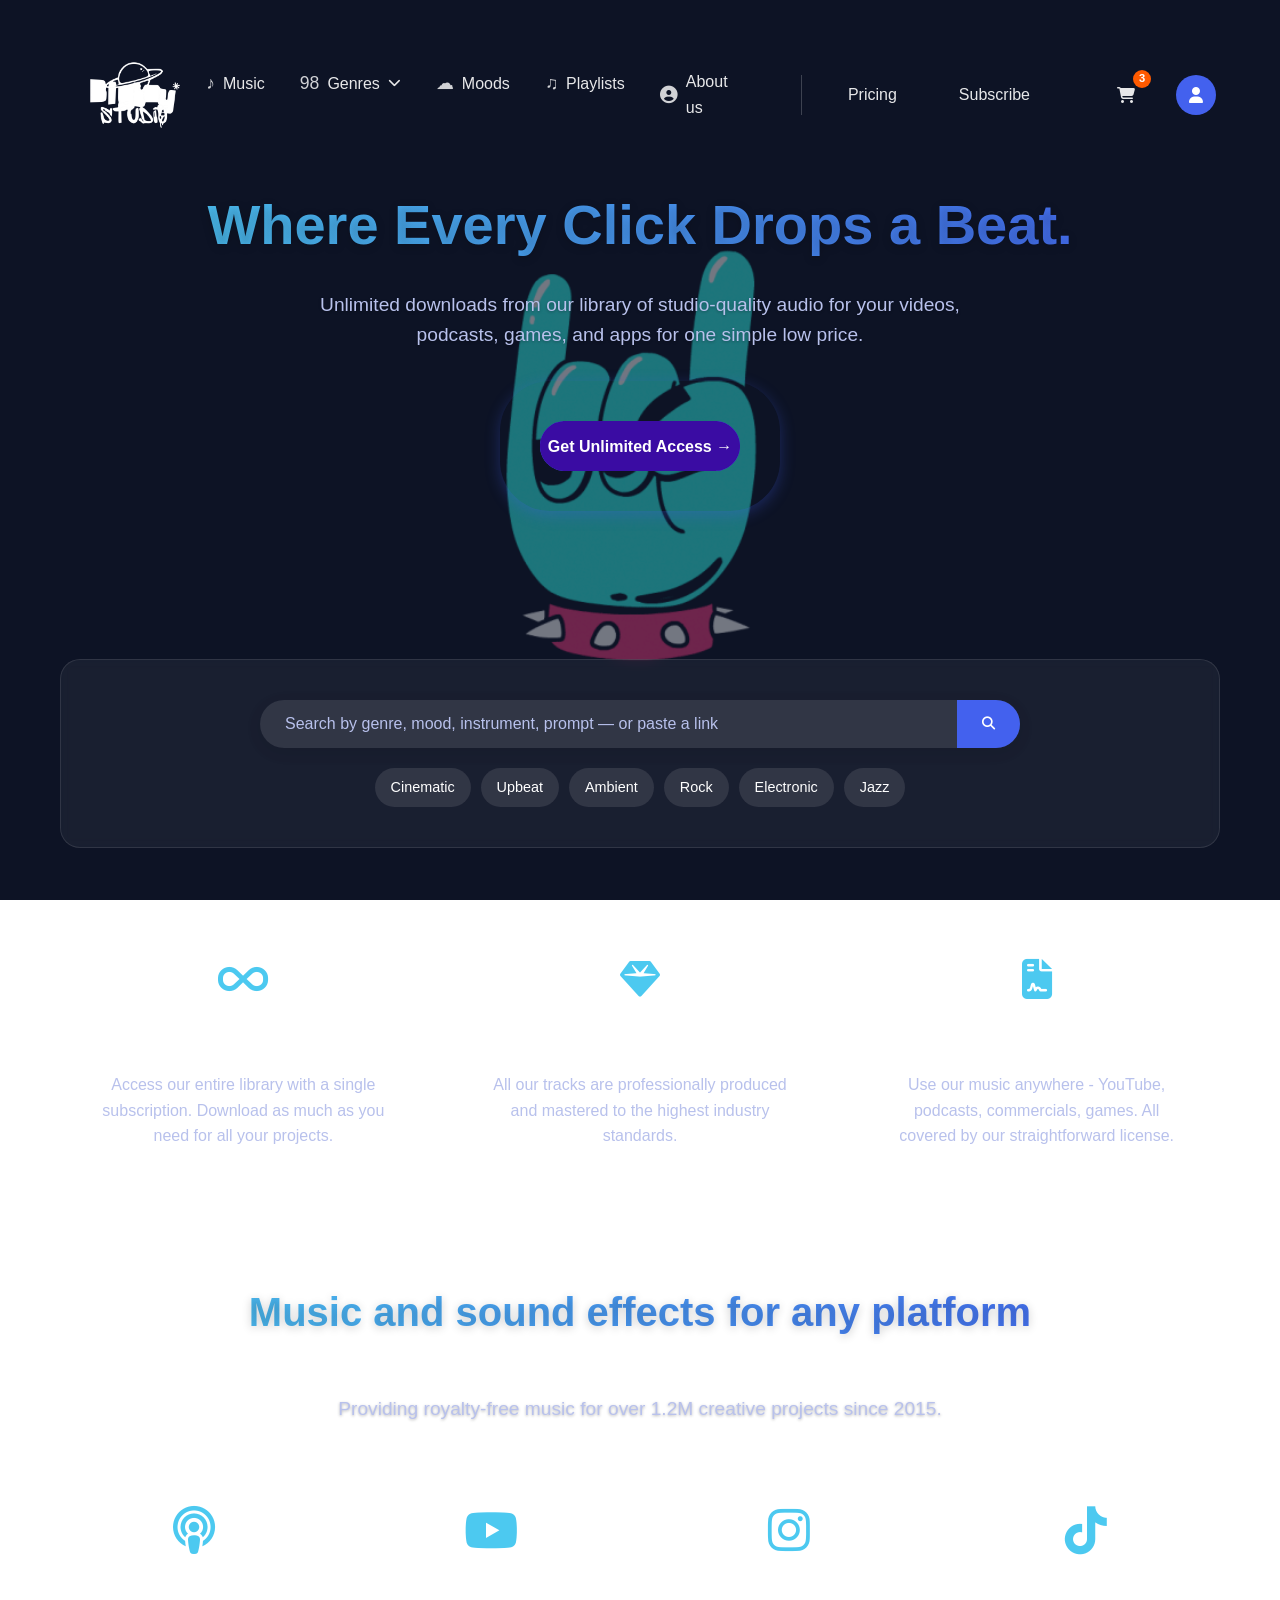
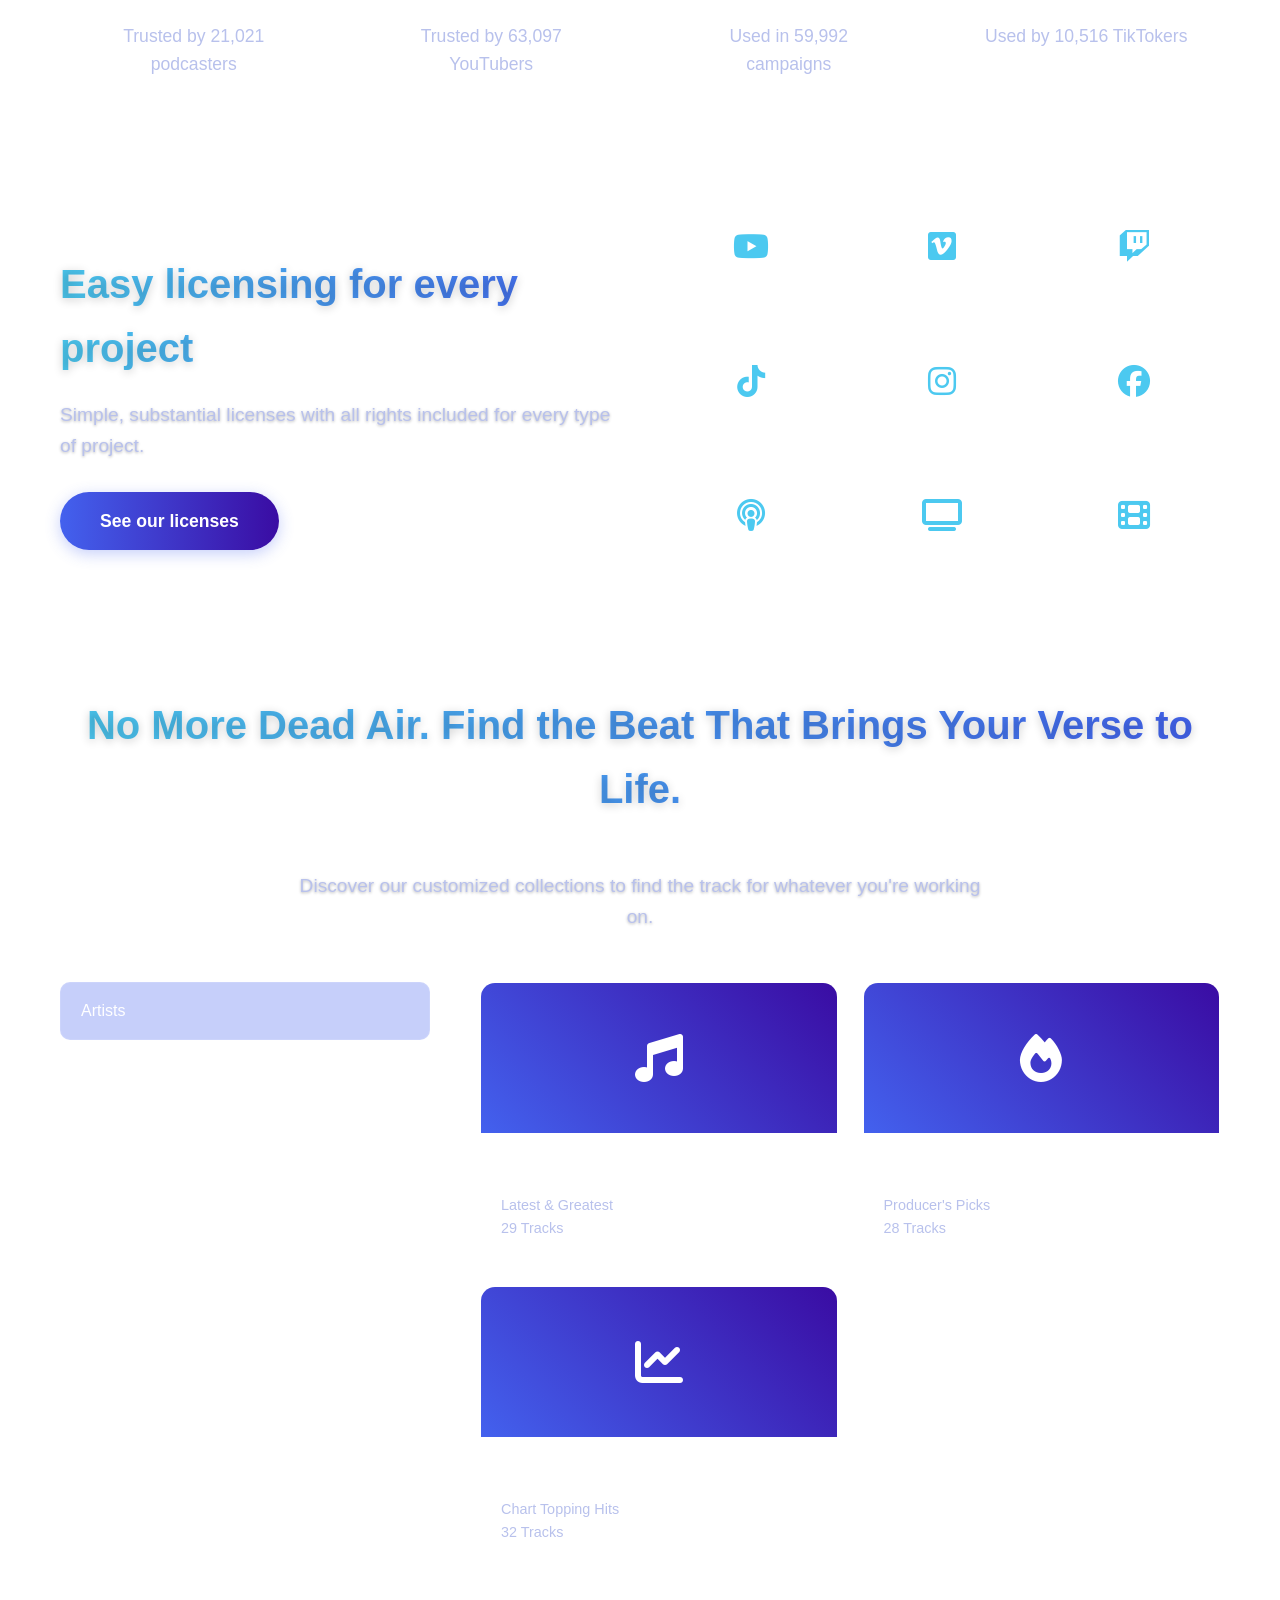
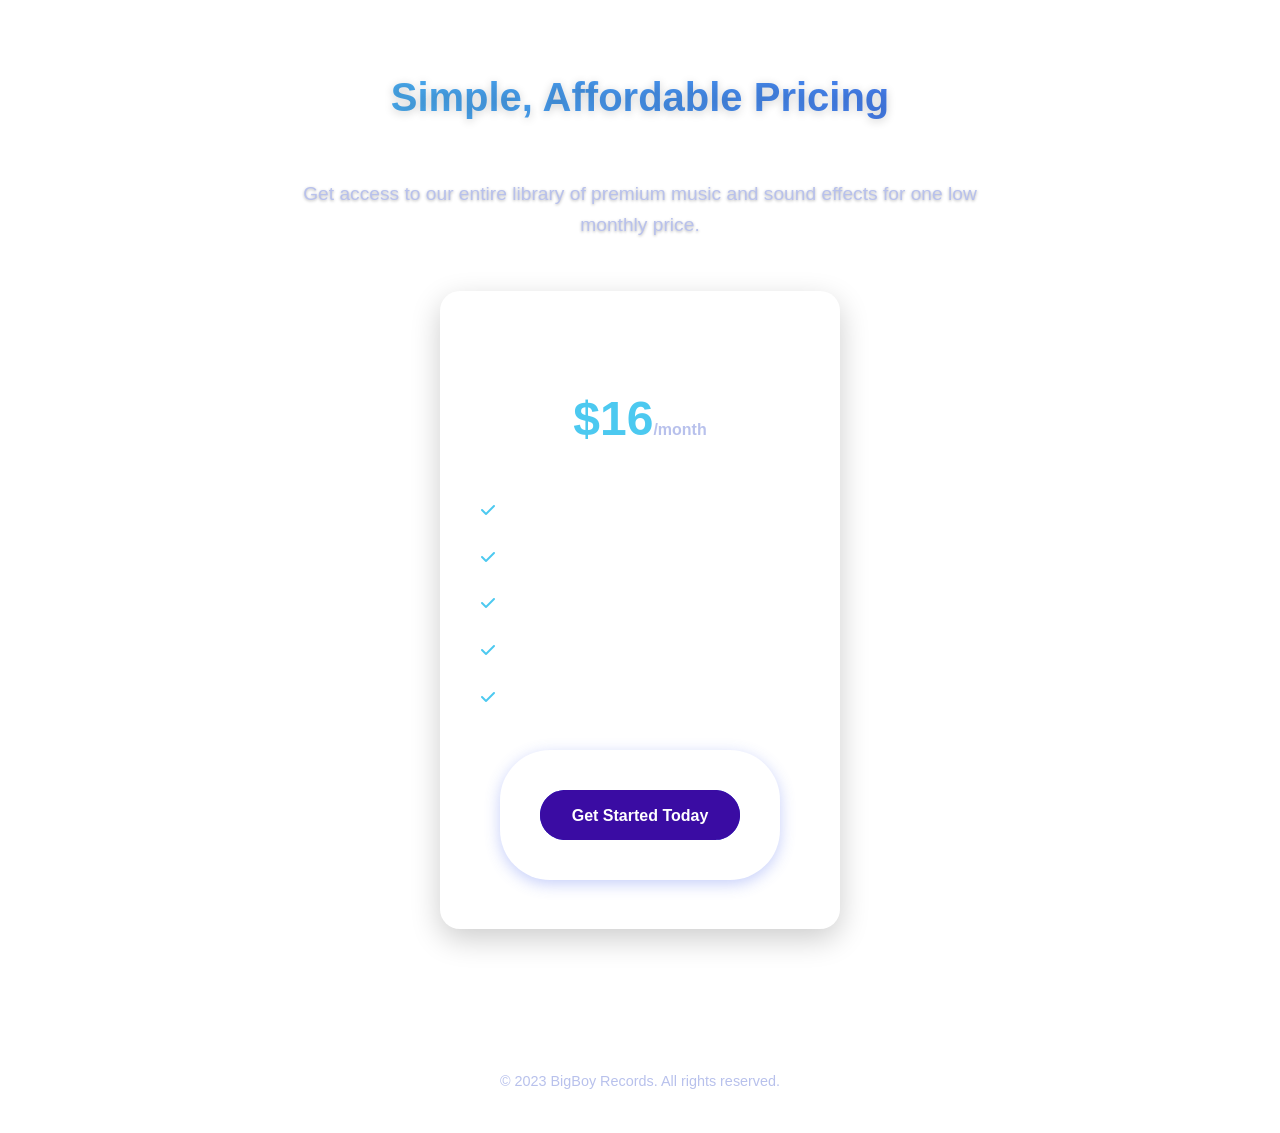
==== commit e5050434: "title name" ====
--- a/index.html
+++ b/index.html
@@ -1465,7 +1465,7 @@
               </li>
             </ul>
             <ul class="nav-secondary">
-              <li><a href="#">Pricing</a></li>
+              <li><a href="pricing.html">Pricing</a></li>
               <li><a href="#">Subscribe</a></li>
               <li>
                <li>
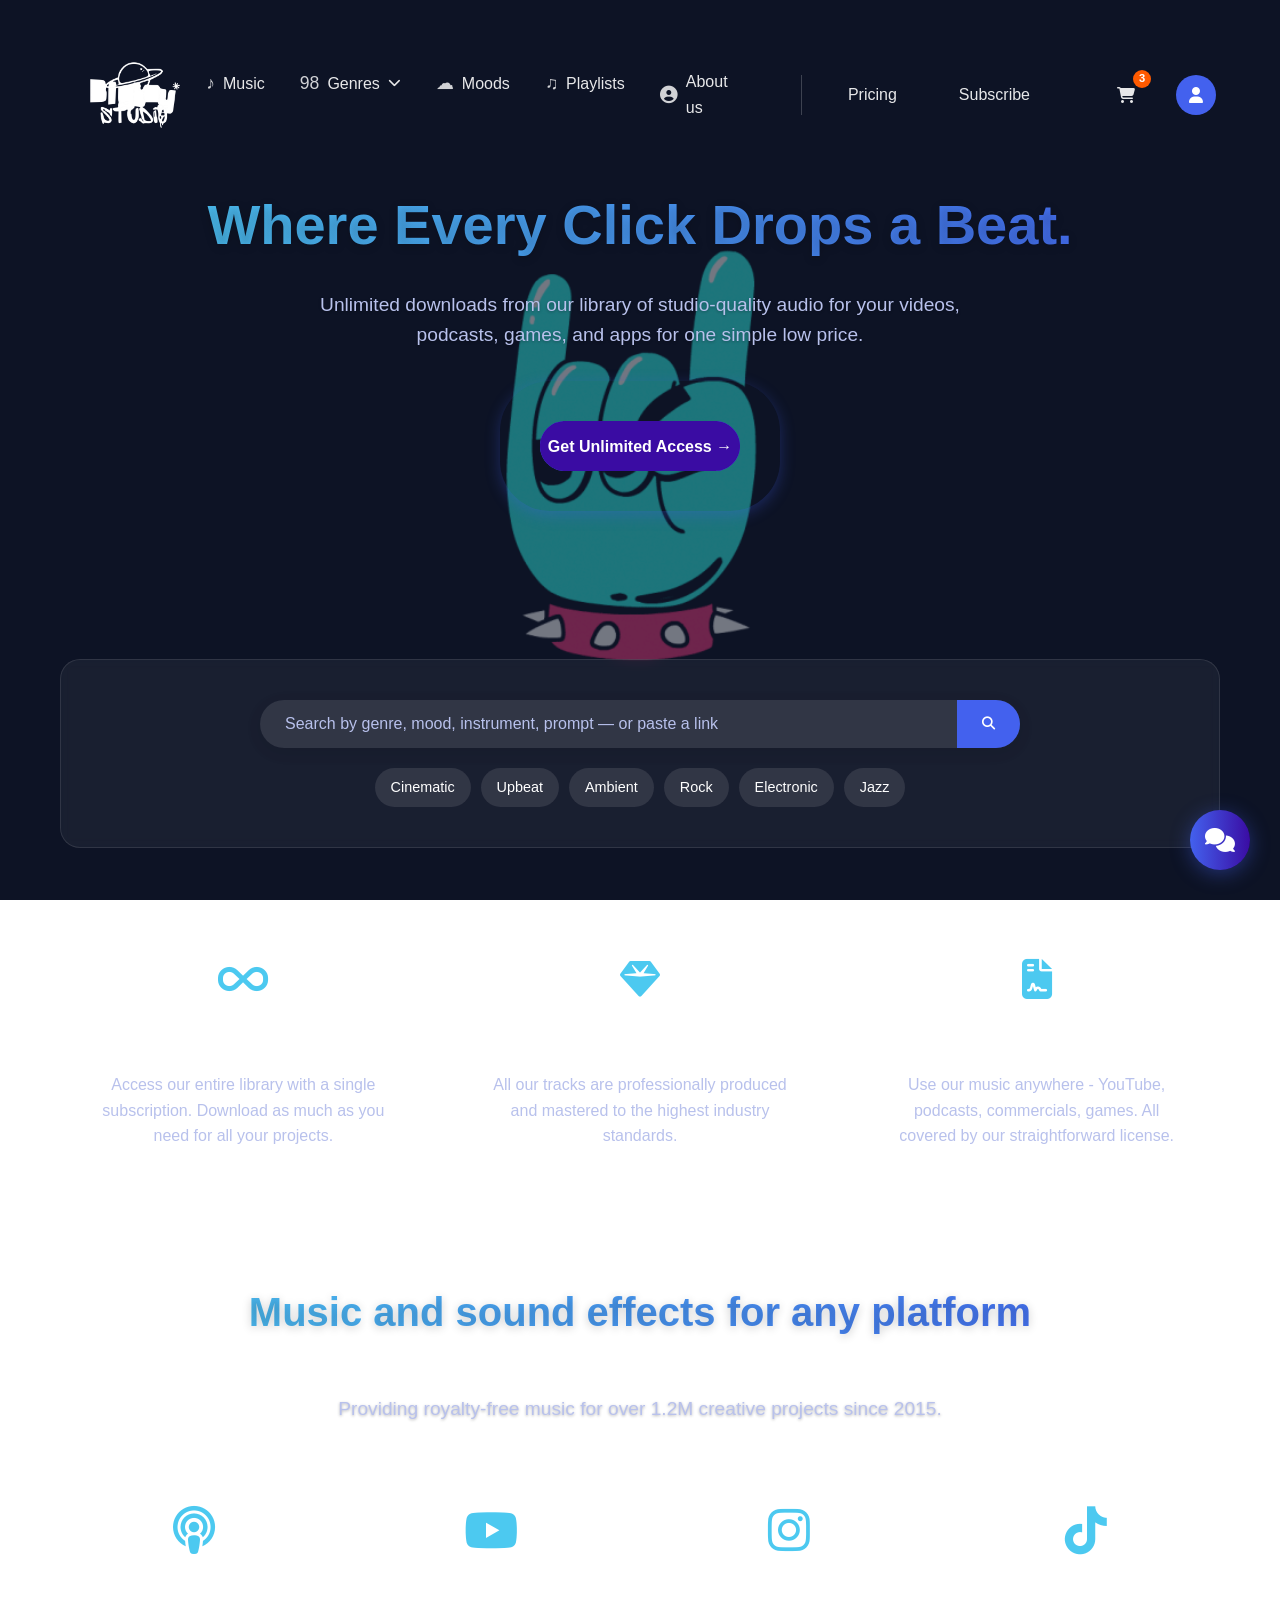
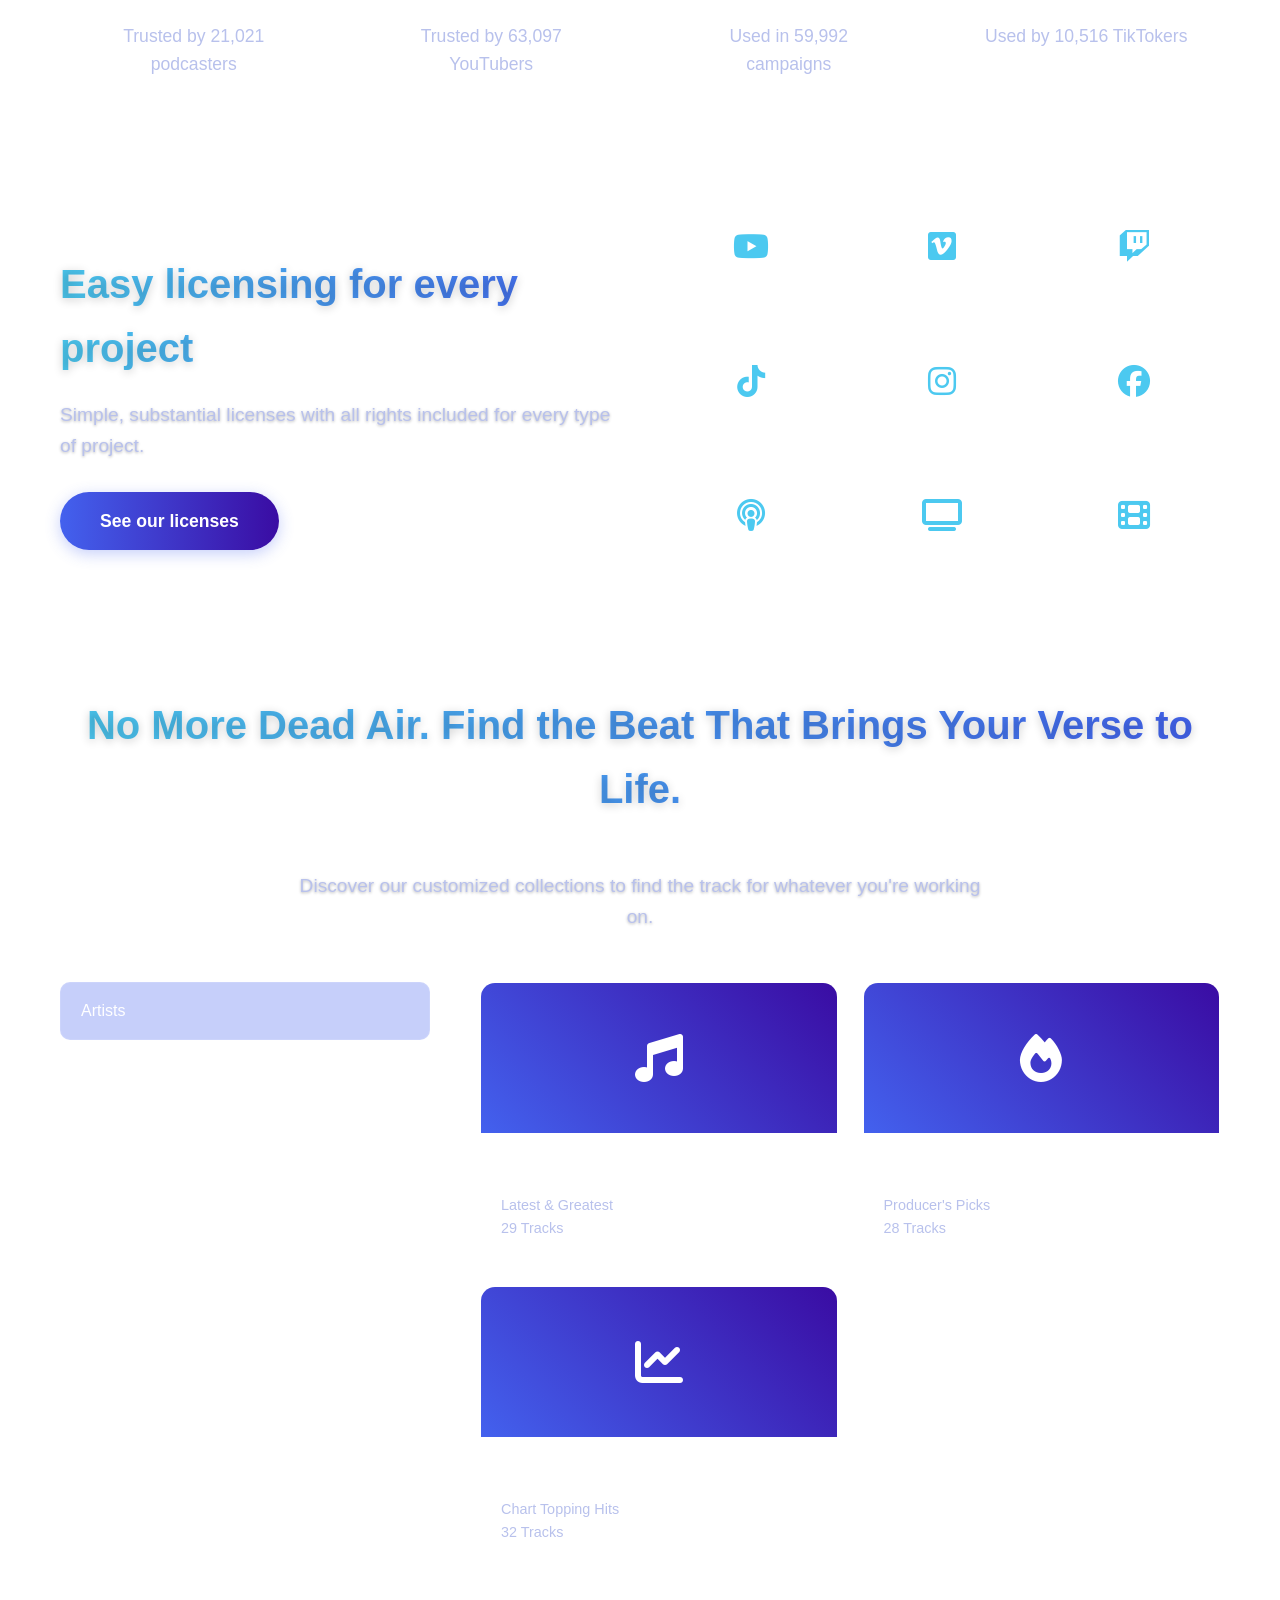
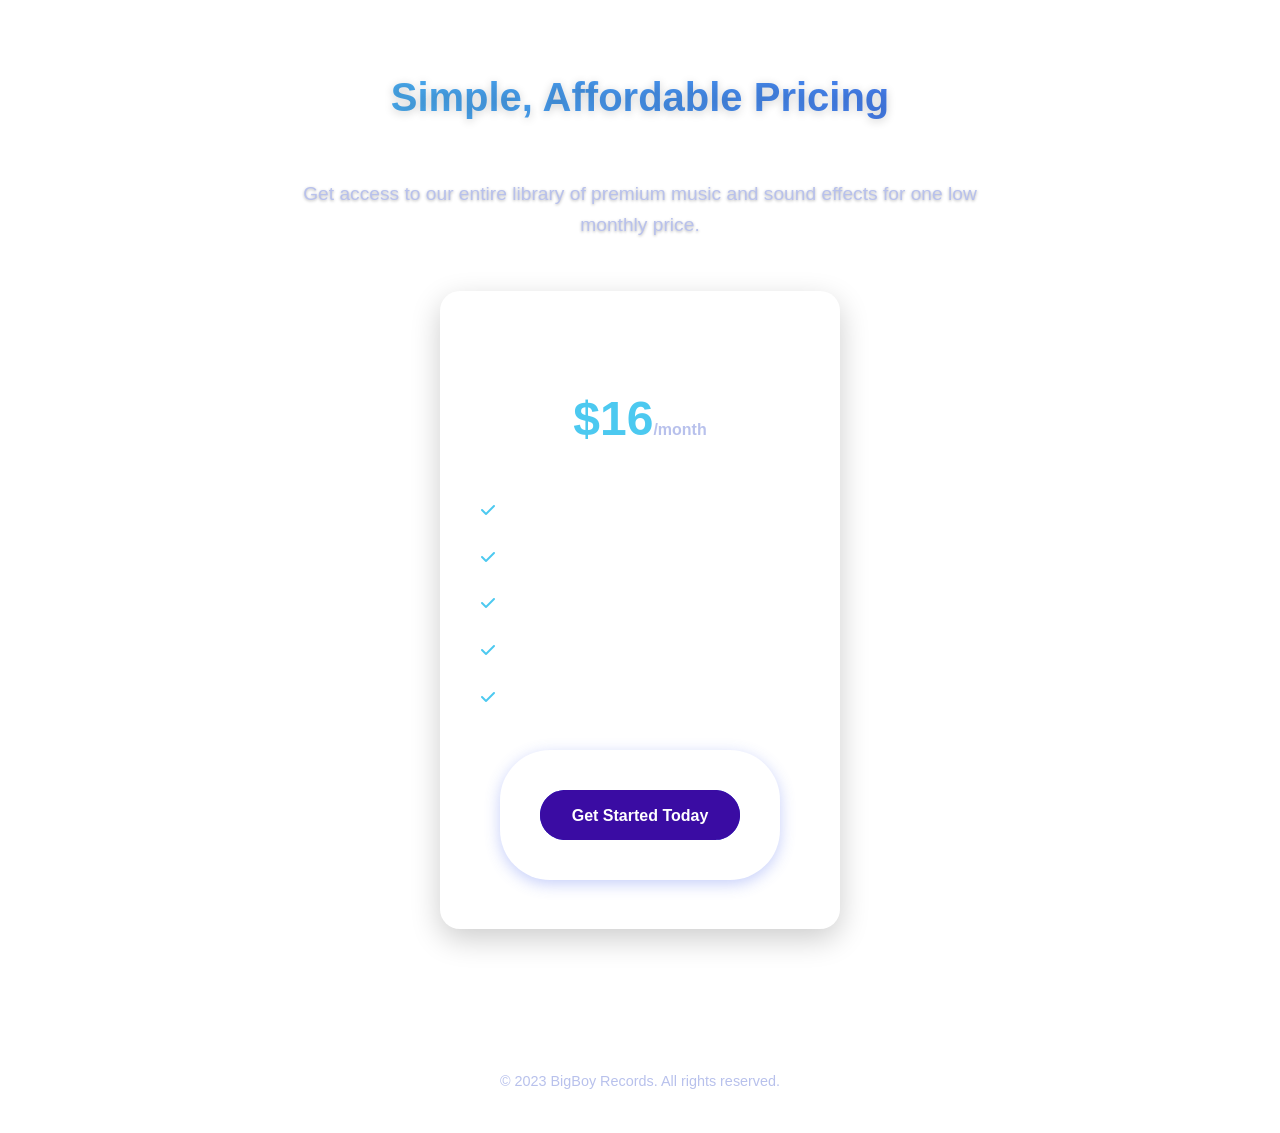
==== commit 6f53e648: "deleted contact page added  chat icon" ====
--- a/index.html
+++ b/index.html
@@ -222,7 +222,150 @@
         text-align: center;
       }
 
-
+      /* Chat Icon and Chat Box Styles */
+      .chat-icon {
+        position: fixed;
+        bottom: 30px;
+        right: 30px;
+        width: 60px;
+        height: 60px;
+        background: linear-gradient(to right, var(--primary), var(--secondary));
+        border-radius: 50%;
+        display: flex;
+        align-items: center;
+        justify-content: center;
+        cursor: pointer;
+        box-shadow: 0 4px 20px rgba(67, 97, 238, 0.4);
+        z-index: 999;
+        transition: all 0.3s ease;
+      }
+
+      .chat-icon:hover {
+        transform: scale(1.1);
+        box-shadow: 0 6px 25px rgba(67, 97, 238, 0.6);
+      }
+
+      .chat-icon i {
+        font-size: 24px;
+        color: white;
+      }
+
+      .chat-box {
+        position: fixed;
+        bottom: 100px;
+        right: 30px;
+        width: 350px;
+        height: 450px;
+        background: rgba(26, 26, 46, 0.95);
+        border-radius: 15px;
+        box-shadow: 0 10px 30px rgba(0, 0, 0, 0.3);
+        backdrop-filter: blur(10px);
+        border: 1px solid rgba(255, 255, 255, 0.1);
+        z-index: 1000;
+        display: none;
+        flex-direction: column;
+        overflow: hidden;
+      }
+
+      .chat-box.active {
+        display: flex;
+      }
+
+      .chat-header {
+        padding: 15px 20px;
+        background: rgba(67, 97, 238, 0.3);
+        display: flex;
+        justify-content: space-between;
+        align-items: center;
+        border-bottom: 1px solid rgba(255, 255, 255, 0.1);
+      }
+
+      .chat-header h3 {
+        font-size: 1.1rem;
+        color: white;
+      }
+
+      .close-chat {
+        background: none;
+        border: none;
+        color: var(--light);
+        font-size: 1.2rem;
+        cursor: pointer;
+        transition: color 0.3s ease;
+      }
+
+      .close-chat:hover {
+        color: var(--accent);
+      }
+
+      .chat-messages {
+        flex: 1;
+        padding: 15px;
+        overflow-y: auto;
+        display: flex;
+        flex-direction: column;
+        gap: 10px;
+      }
+
+      .message {
+        padding: 10px 15px;
+        border-radius: 18px;
+        max-width: 80%;
+        word-wrap: break-word;
+        font-size: 0.9rem;
+      }
+
+      .message.bot {
+        background: rgba(67, 97, 238, 0.3);
+        align-self: flex-start;
+        border-bottom-left-radius: 5px;
+      }
+
+      .message.user {
+        background: rgba(76, 201, 240, 0.3);
+        align-self: flex-end;
+        border-bottom-right-radius: 5px;
+      }
+
+      .chat-input {
+        padding: 15px;
+        border-top: 1px solid rgba(255, 255, 255, 0.1);
+        display: flex;
+        gap: 10px;
+      }
+
+      .chat-input input {
+        flex: 1;
+        padding: 10px 15px;
+        background: rgba(255, 255, 255, 0.1);
+        border: 1px solid rgba(255, 255, 255, 0.2);
+        border-radius: 20px;
+        color: white;
+        font-size: 0.9rem;
+      }
+
+      .chat-input input:focus {
+        outline: none;
+        border-color: var(--accent);
+      }
+
+      .send-button {
+        background: var(--primary);
+        color: white;
+        border: none;
+        border-radius: 50%;
+        width: 40px;
+        height: 40px;
+        display: flex;
+        align-items: center;
+        justify-content: center;
+        cursor: pointer;
+        transition: background 0.3s ease;
+      }
+
+      .send-button:hover {
+        background: var(--secondary);
+      }
 
       /* Liquid Button Styles */
 .liquid-button {
@@ -1416,6 +1559,12 @@
         
         .login-content {
           padding: 2em;
+        }
+        
+        .chat-box {
+          width: 90%;
+          right: 5%;
+          height: 400px;
         }
       }
     </style>
@@ -1792,6 +1941,31 @@
         </div>
       </div>
     </div>
+    
+    <!-- Chat Icon and Chat Box -->
+    <div class="chat-icon" id="chat-icon">
+      <i class="fas fa-comments"></i>
+    </div>
+    
+    <div class="chat-box" id="chat-box">
+      <div class="chat-header">
+        <h3>BigBoy Records Support</h3>
+        <button class="close-chat" id="close-chat">
+          <i class="fas fa-times"></i>
+        </button>
+      </div>
+      <div class="chat-messages" id="chat-messages">
+        <div class="message bot">
+          Hello! Welcome to BigBoy Records. How can I help you today?
+        </div>
+      </div>
+      <div class="chat-input">
+        <input type="text" id="chat-input" placeholder="Type your message...">
+        <button class="send-button" id="send-button">
+          <i class="fas fa-paper-plane"></i>
+        </button>
+      </div>
+    </div>
 
   <script>
   // Simple search functionality
@@ -1916,6 +2090,82 @@
     loginContainer.className = 'active';
   }
 }
+
+// Chat Functionality
+const chatIcon = document.getElementById('chat-icon');
+const chatBox = document.getElementById('chat-box');
+const closeChat = document.getElementById('close-chat');
+const chatMessages = document.getElementById('chat-messages');
+const chatInput = document.getElementById('chat-input');
+const sendButton = document.getElementById('send-button');
+
+// Open chat box
+chatIcon.addEventListener('click', function() {
+  chatBox.classList.add('active');
+});
+
+// Close chat box
+closeChat.addEventListener('click', function() {
+  chatBox.classList.remove('active');
+});
+
+// Send message function
+function sendMessage() {
+  const message = chatInput.value.trim();
+  if (message !== '') {
+    // Add user message
+    addMessage(message, 'user');
+    chatInput.value = '';
+    
+    // Simulate bot response after a short delay
+    setTimeout(() => {
+      const botResponse = getBotResponse(message);
+      addMessage(botResponse, 'bot');
+    }, 1000);
+  }
+}
+
+// Add message to chat
+function addMessage(text, sender) {
+  const messageDiv = document.createElement('div');
+  messageDiv.classList.add('message', sender);
+  messageDiv.textContent = text;
+  chatMessages.appendChild(messageDiv);
+  chatMessages.scrollTop = chatMessages.scrollHeight;
+}
+
+// Get bot response based on user input
+function getBotResponse(message) {
+  const lowerMessage = message.toLowerCase();
+  
+  if (lowerMessage.includes('hello') || lowerMessage.includes('hi') || lowerMessage.includes('hey')) {
+    return "Hi there! How can I assist you with BigBoy Records today?";
+  } else if (lowerMessage.includes('pricing') || lowerMessage.includes('price') || lowerMessage.includes('cost')) {
+    return "Our Premium Plan is $16/month with unlimited downloads. You can check our pricing page for more details!";
+  } else if (lowerMessage.includes('download') || lowerMessage.includes('access')) {
+    return "With our subscription, you get unlimited downloads from our entire library of premium music and sound effects.";
+  } else if (lowerMessage.includes('license') || lowerMessage.includes('legal')) {
+    return "Our license covers commercial use on YouTube, podcasts, social media, and more. No attribution required!";
+  } else if (lowerMessage.includes('genre') || lowerMessage.includes('type') || lowerMessage.includes('music')) {
+    return "We have a wide variety of genres including Rock, Hip Hop, Electronic, Jazz, R&B, and many more!";
+  } else if (lowerMessage.includes('help') || lowerMessage.includes('support')) {
+    return "I'm here to help! You can ask me about pricing, licensing, genres, or how to get started.";
+  } else if (lowerMessage.includes('thank')) {
+    return "You're welcome! Is there anything else I can help you with?";
+  } else {
+    return "Thanks for your message! For specific questions about your account or technical issues, please contact our support team at support@bigboyrecords.com.";
+  }
+}
+
+// Send message on button click
+sendButton.addEventListener('click', sendMessage);
+
+// Send message on Enter key
+chatInput.addEventListener('keypress', function(e) {
+  if (e.key === 'Enter') {
+    sendMessage();
+  }
+});
 
 // Liquid Button Implementation
 const LiquidButton = class LiquidButton {
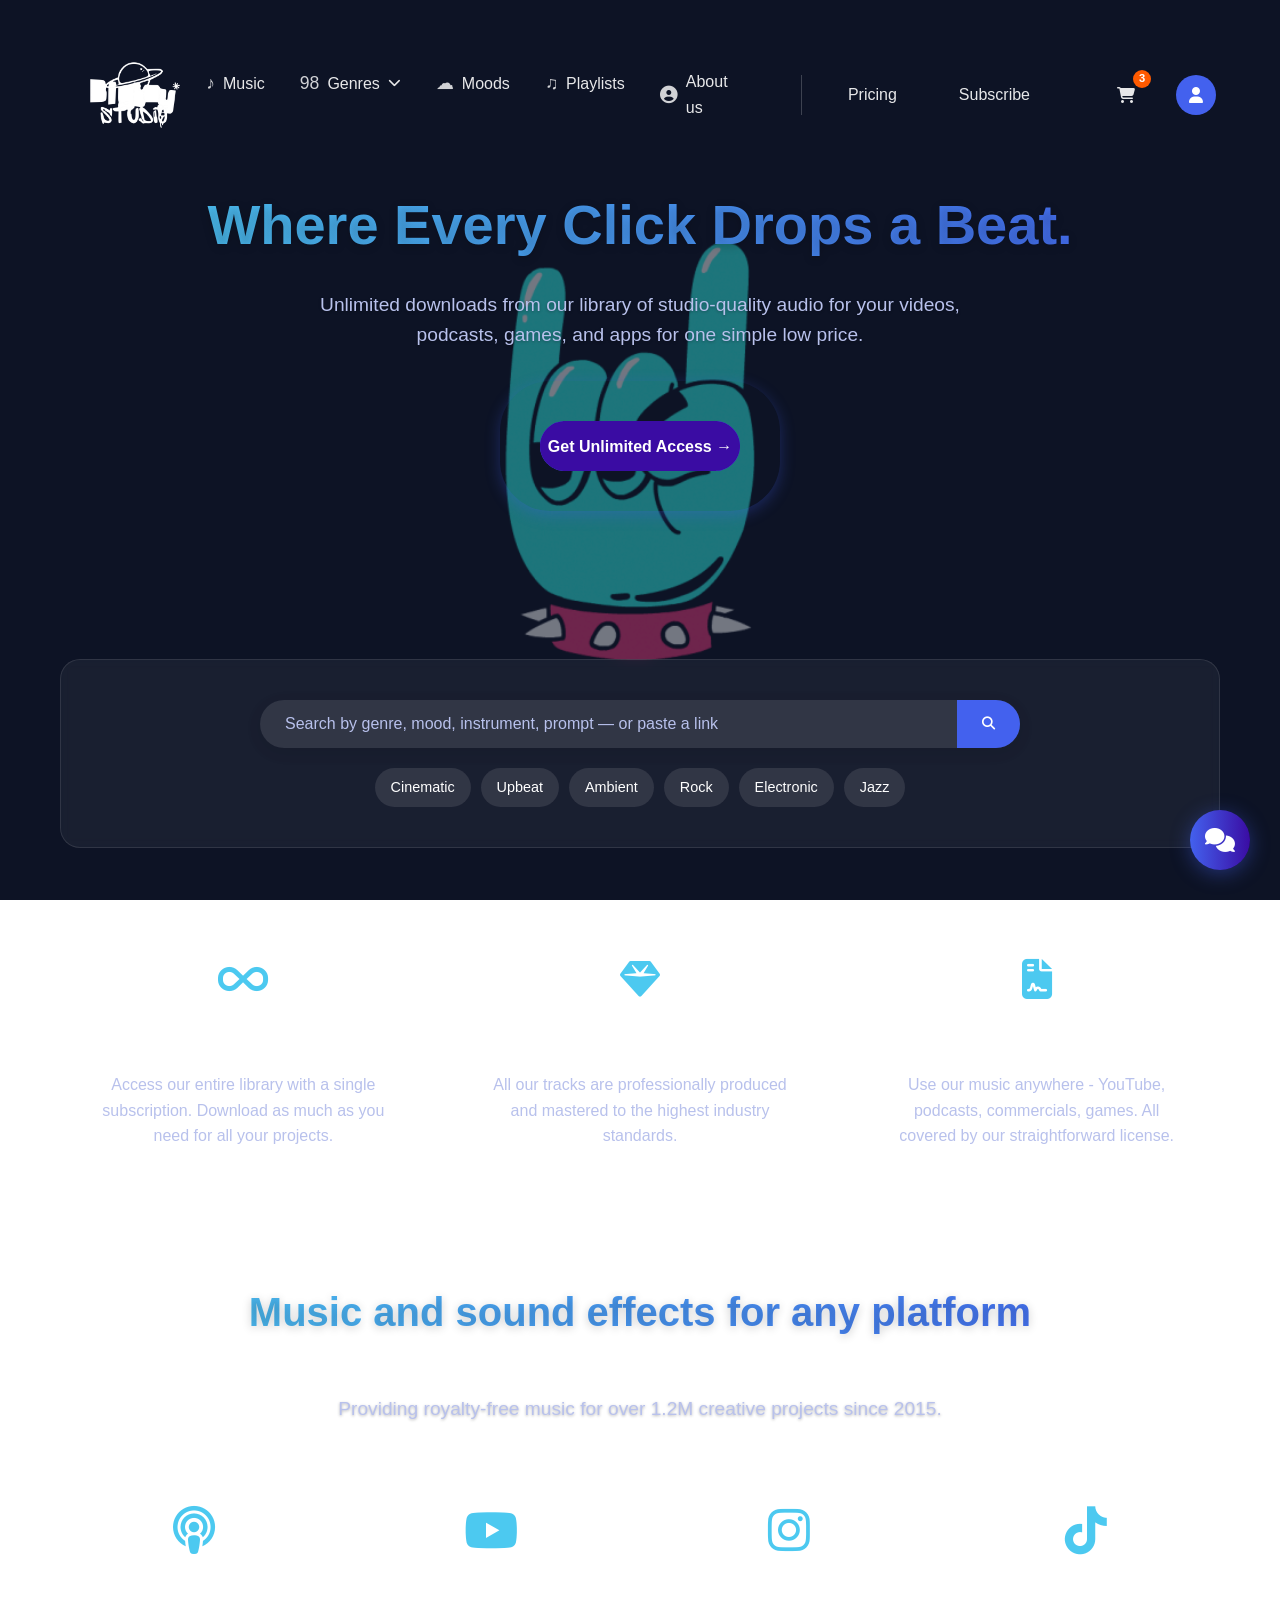
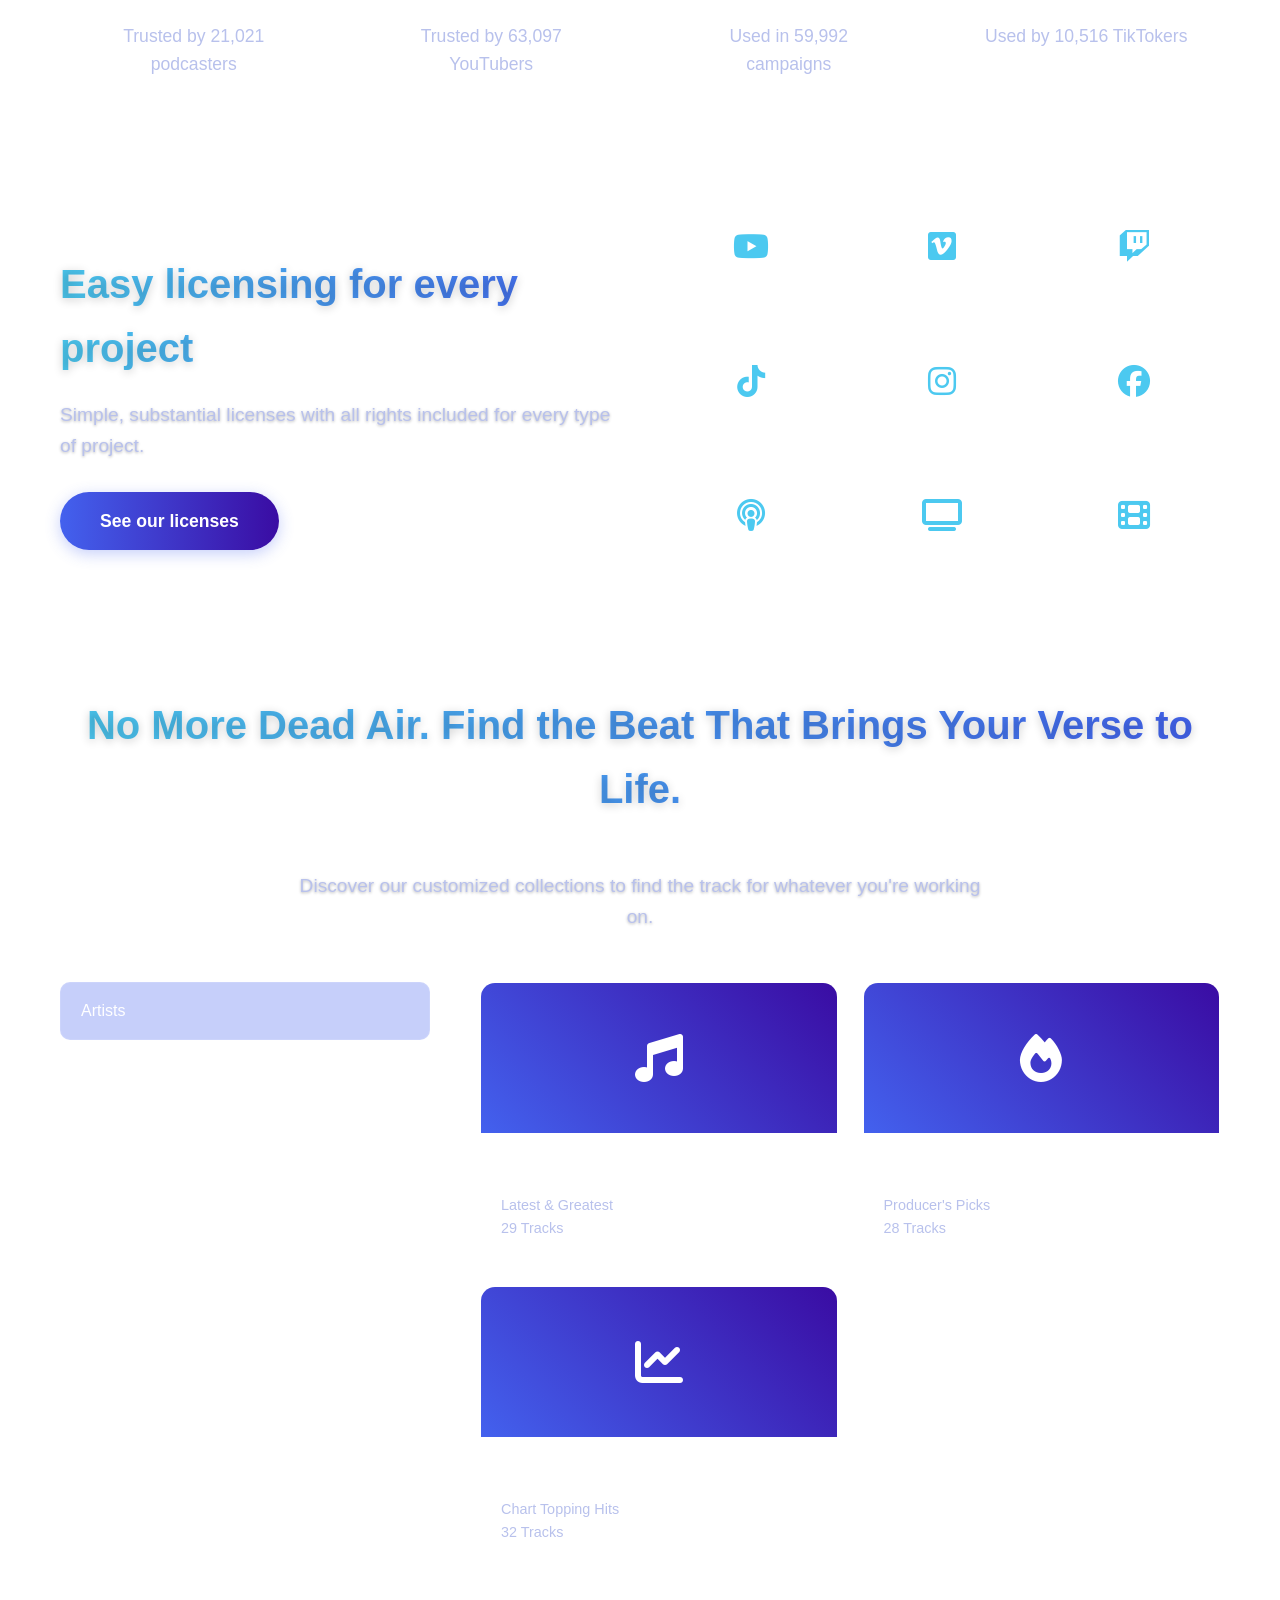
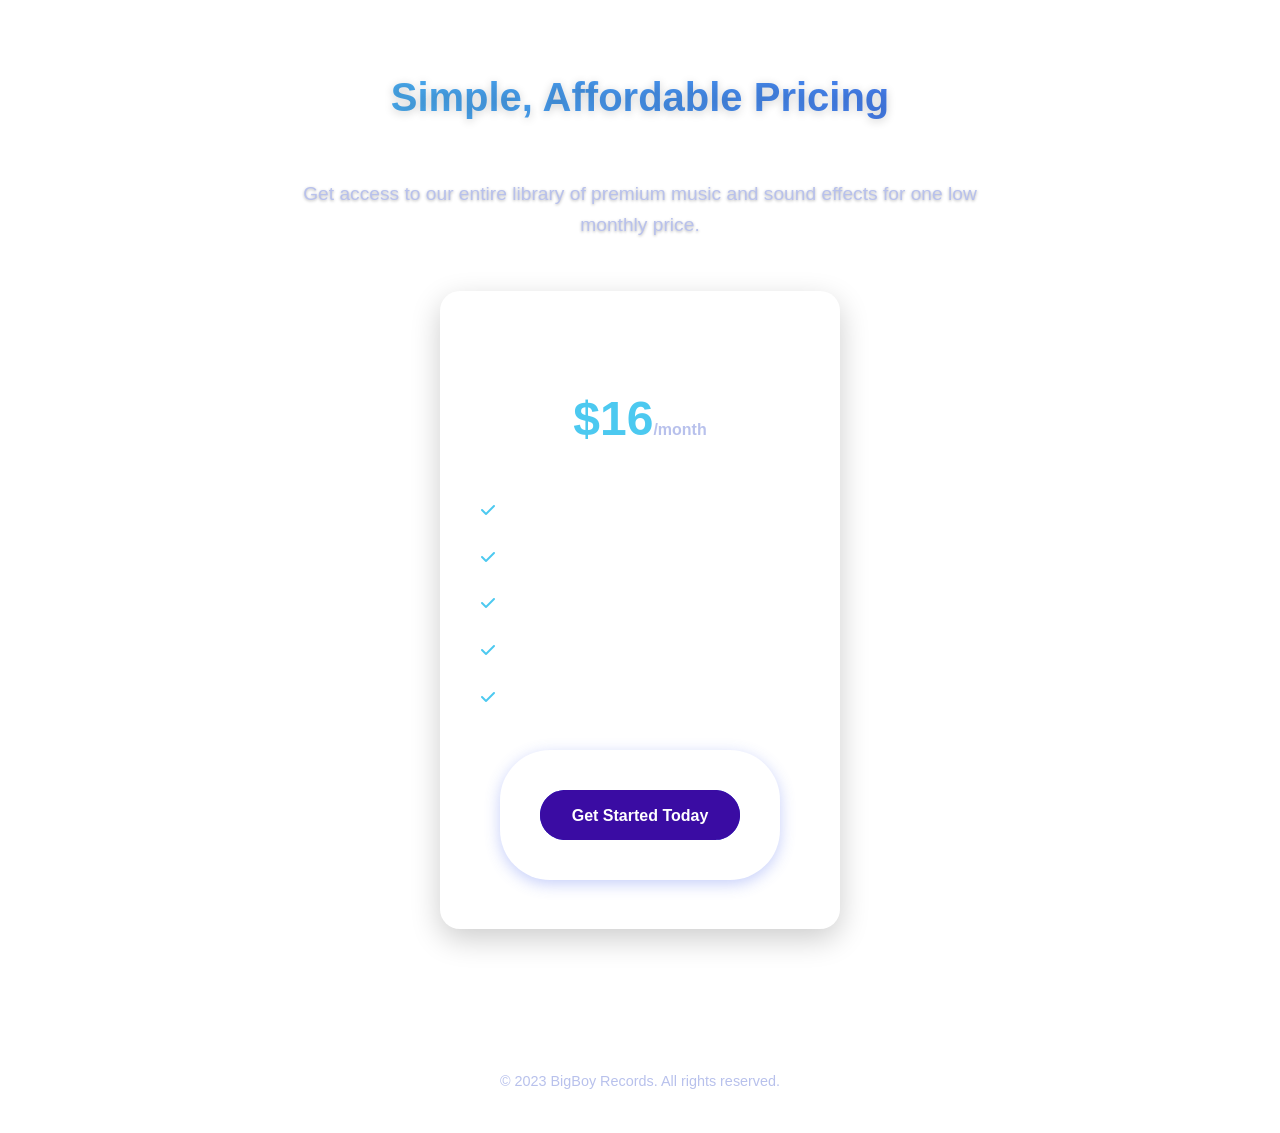
==== commit 4d9b5863: "chnges" ====
--- a/index.html
+++ b/index.html
@@ -1640,7 +1640,7 @@
           Unlimited downloads from our library of studio-quality audio for your
           videos, podcasts, games, and apps for one simple low price.
         </p>
-        <a href="pricing .html" class="liquid-button-wrapper">
+        <a href="pricing.html" class="liquid-button-wrapper">
   <svg class="liquid-button"
        data-text="Get Unlimited Access →"
        data-force-factor="0.1"
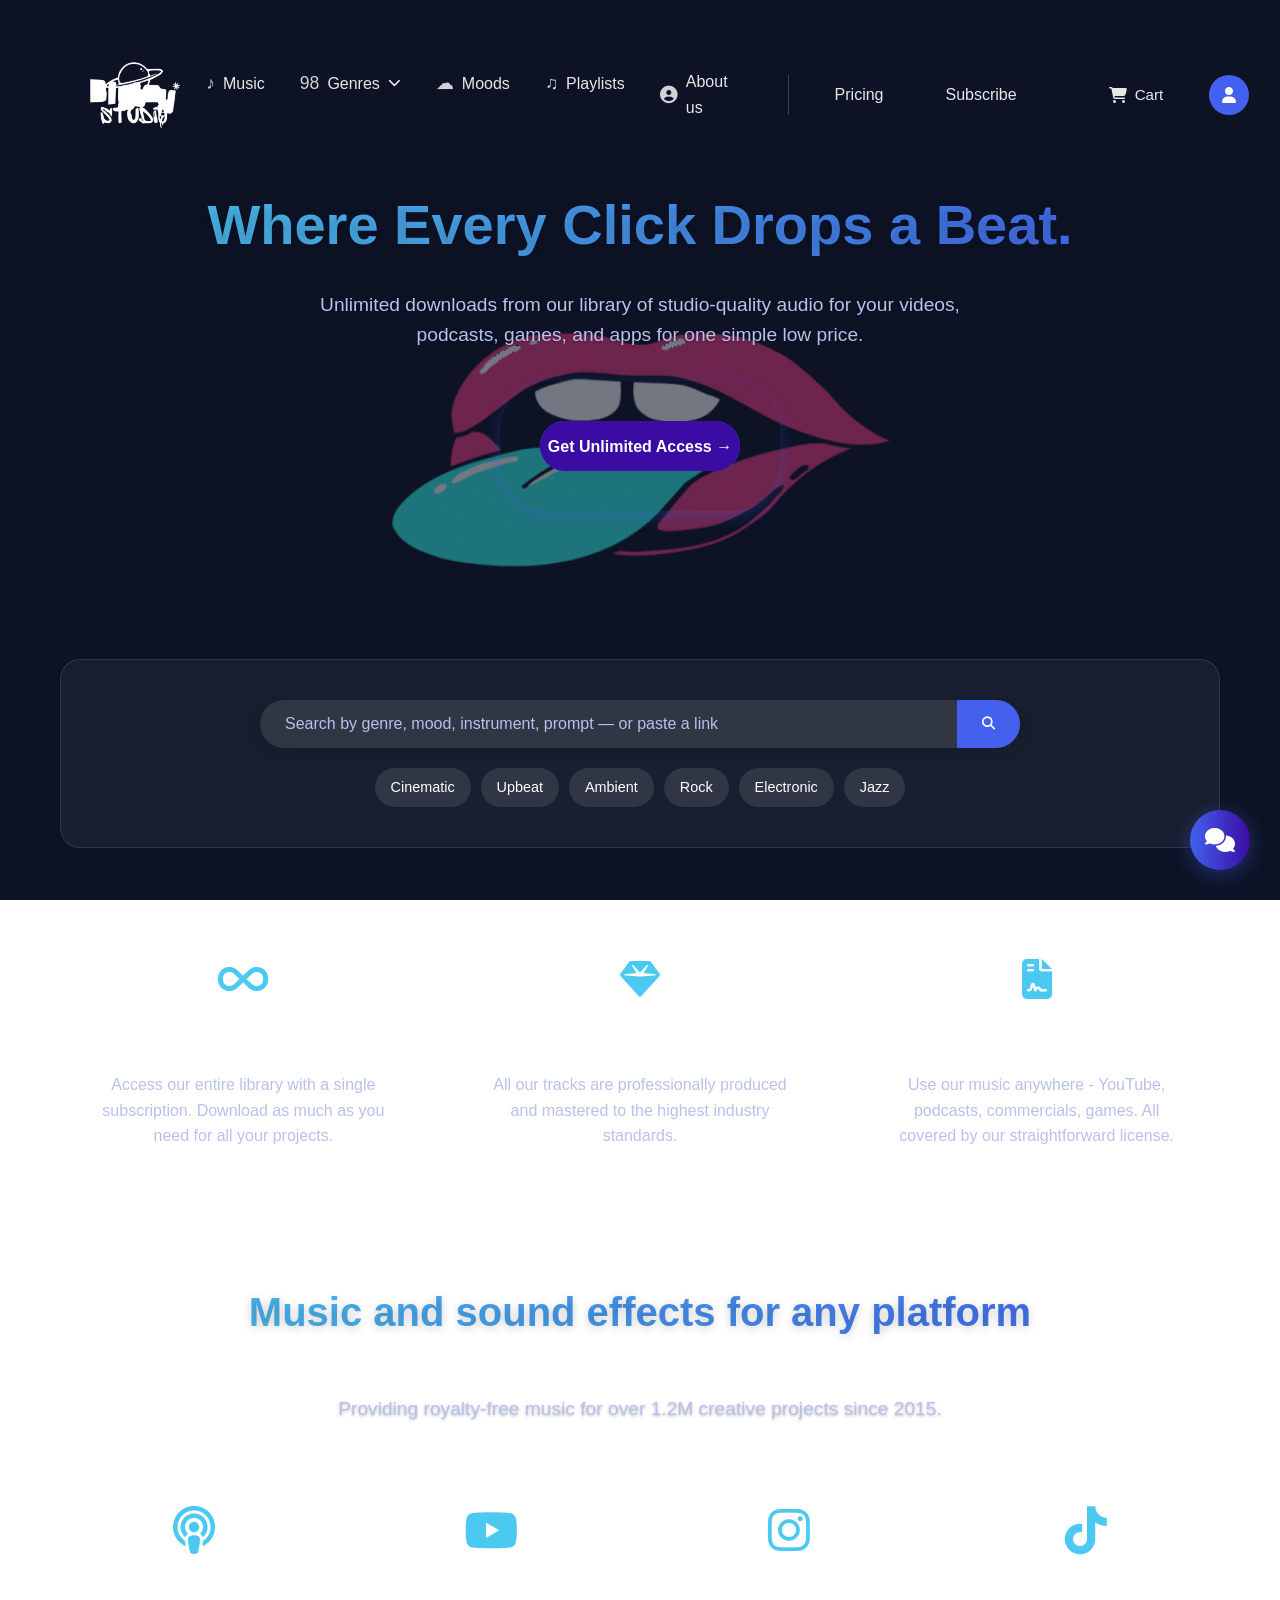
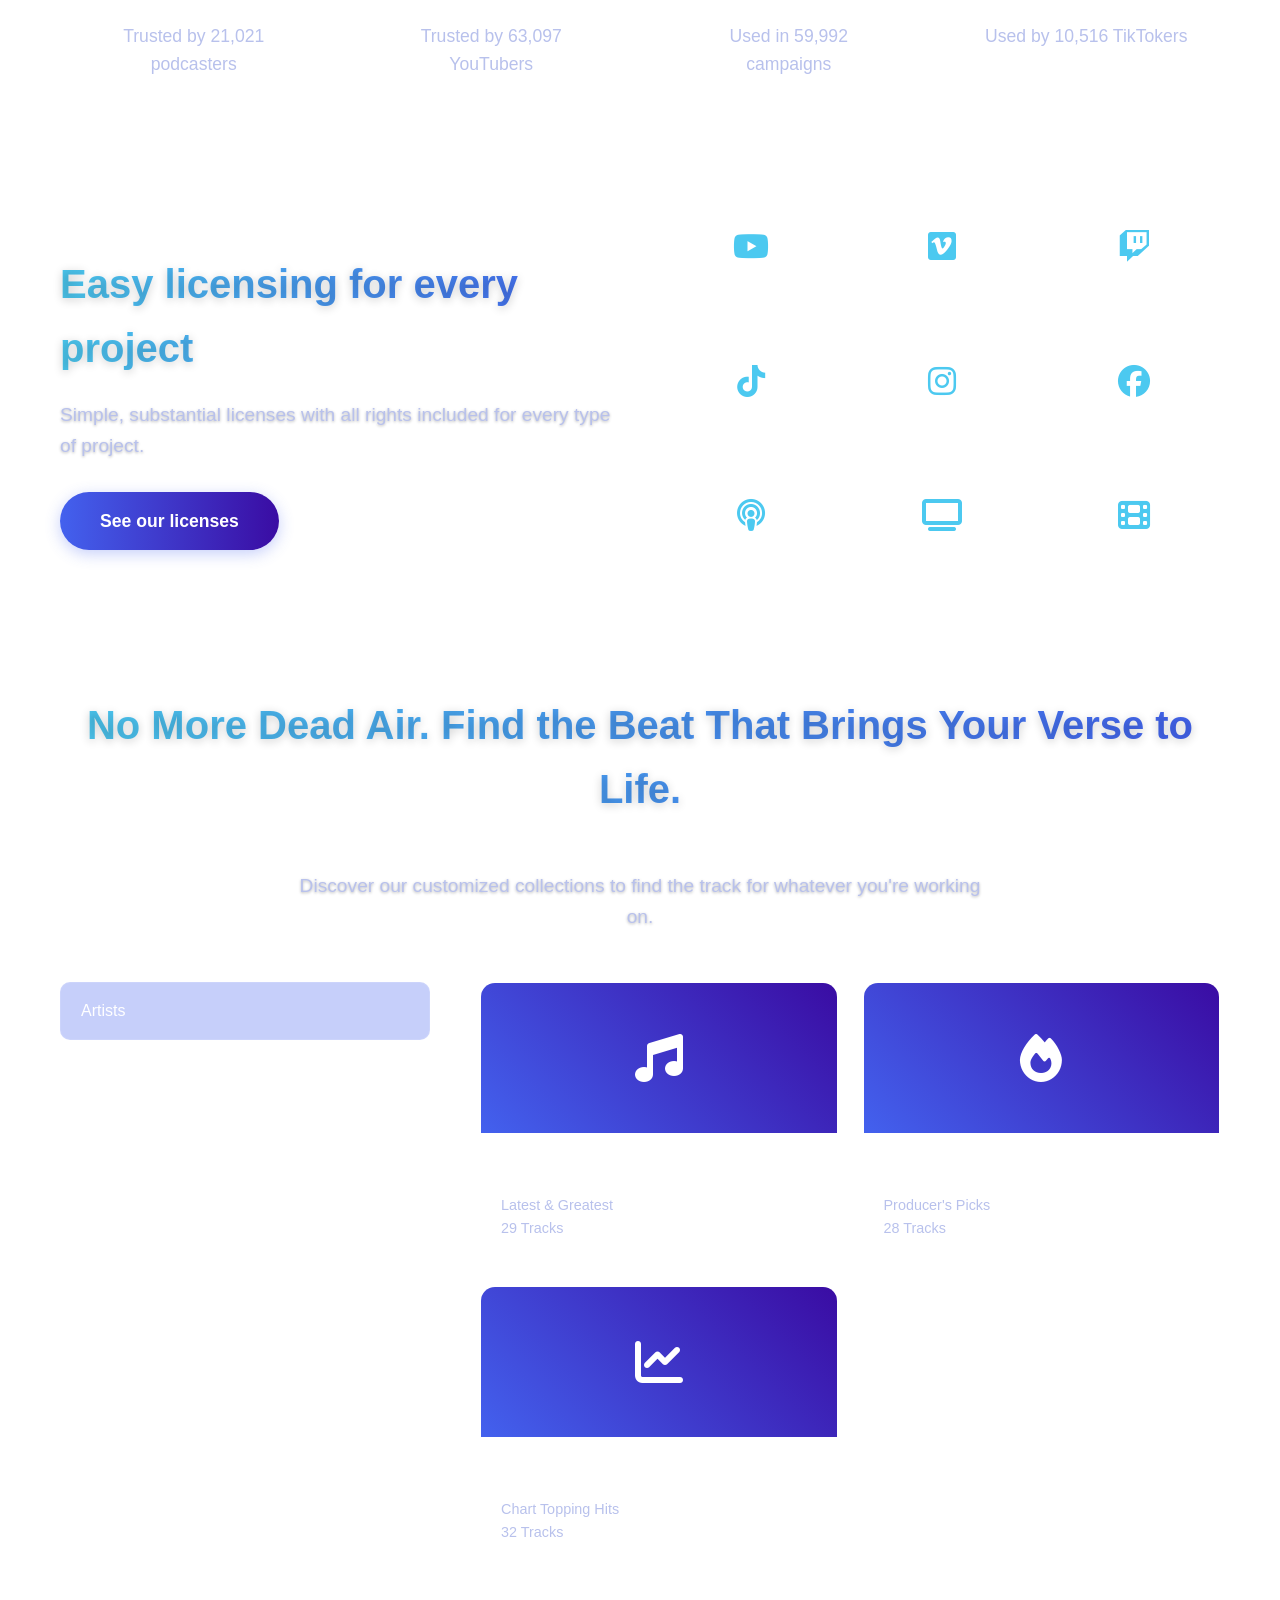
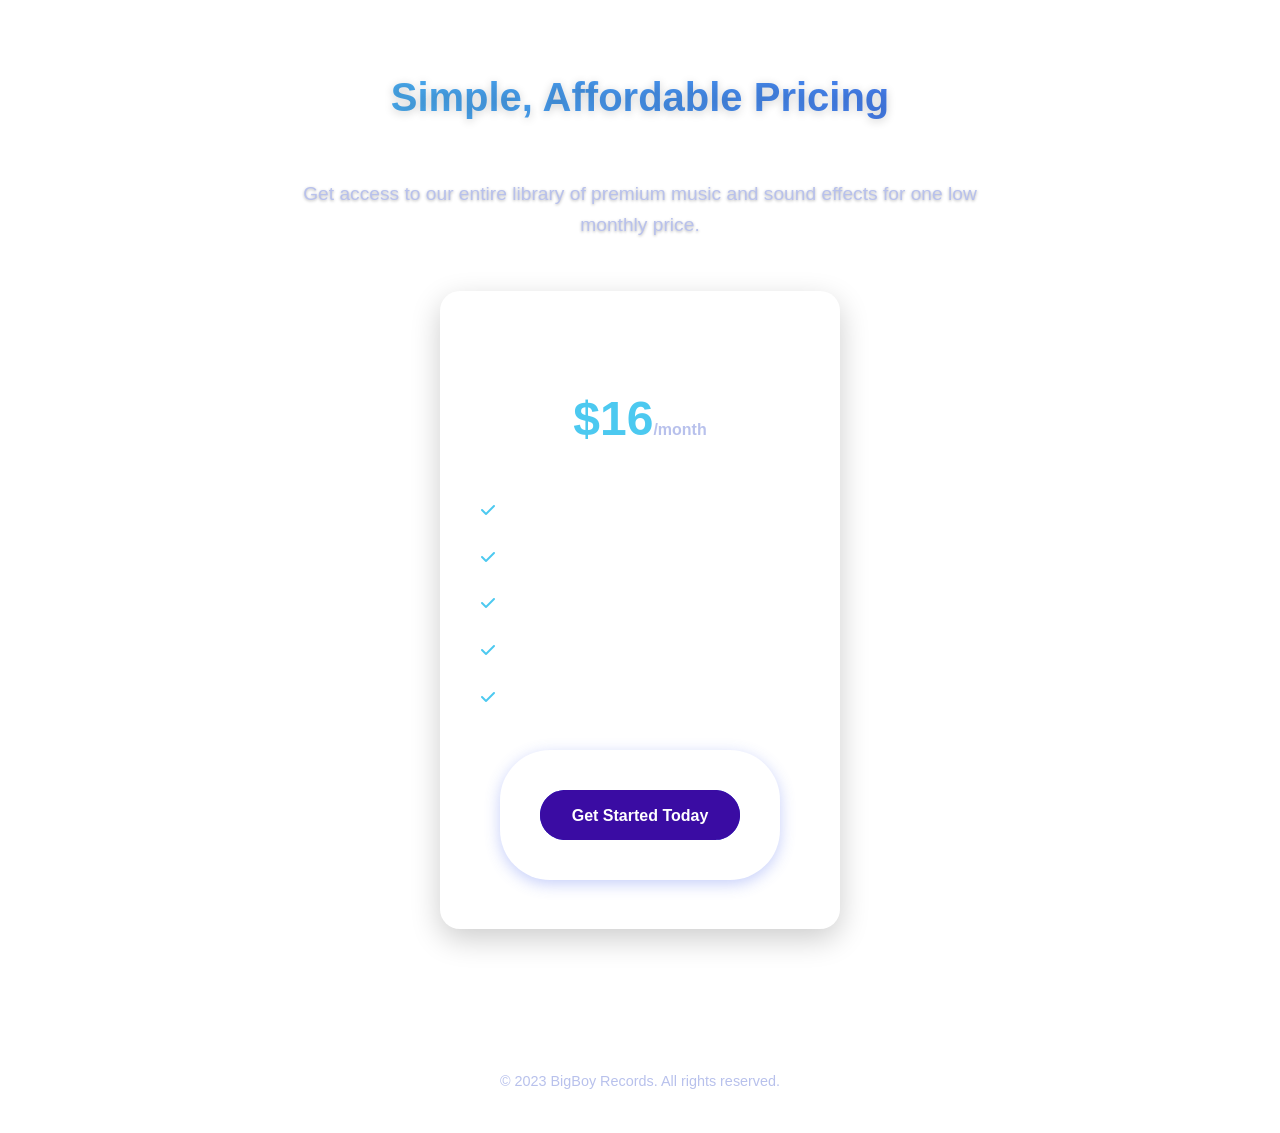
==== commit e87da4e9: "all" ====
--- a/index.html
+++ b/index.html
@@ -1567,6 +1567,102 @@
           height: 400px;
         }
       }
+      /* Alternative: Accordion-style dropdown */
+@media (max-width: 768px) {
+  .dropdown > a {
+    position: relative;
+    padding-right: 40px;
+  }
+  
+  .dropdown > a:after {
+    content: '▼';
+    position: absolute;
+    right: 15px;
+    top: 50%;
+    transform: translateY(-50%);
+    font-size: 0.8rem;
+    transition: transform 0.3s ease;
+  }
+  
+  .dropdown.active > a:after {
+    transform: translateY(-50%) rotate(180deg);
+  }
+  
+  /* Make dropdown items more compact */
+  .dropdown-content {
+    padding: 5px 0;
+  }
+  
+  .dropdown-content a {
+    padding: 8px 20px;
+    font-size: 0.85rem;
+  }
+  
+  /* Add a visual indicator for open state */
+  .dropdown.active > a {
+    background: rgba(67, 97, 238, 0.2);
+    border-left: 3px solid var(--accent);
+  }
+}
+/* Cart link styles */
+.nav-cart-link {
+  position: relative;
+  display: flex;
+  align-items: center;
+  gap: 8px;
+  color: rgba(255, 255, 255, 0.9);
+  text-decoration: none;
+  padding: 8px 12px;
+  border-radius: 20px;
+  transition: all 0.3s ease;
+  font-weight: 500;
+}
+
+.nav-cart-link:hover {
+  background: rgba(255, 255, 255, 0.1);
+  color: white;
+}
+
+.cart-label {
+  font-size: 0.95rem;
+}
+
+.cart-badge {
+  position: absolute;
+  top: -5px;
+  right: -5px;
+  background: #ff5a00;
+  color: white;
+  border-radius: 50%;
+  width: 20px;
+  height: 20px;
+  font-size: 0.7rem;
+  font-weight: 600;
+  display: flex;
+  align-items: center;
+  justify-content: center;
+  line-height: 1;
+  display: none; /* Hidden by default, shown when count > 0 */
+}
+
+
+/* Mobile: smaller text and badge */
+@media (max-width: 768px) {
+  .nav-cart-link {
+    padding: 6px 10px;
+    gap: 5px;
+  }
+  
+  .cart-label {
+    font-size: 0.85rem;
+  }
+  
+  .cart-badge {
+    width: 18px;
+    height: 18px;
+    font-size: 0.65rem;
+  }
+}
     </style>
   </head>
   <body>
@@ -1617,11 +1713,12 @@
               <li><a href="pricing.html">Pricing</a></li>
               <li><a href="#">Subscribe</a></li>
               <li>
-               <li>
- <a href="cart.html" class="nav-icon-link" onclick="event.preventDefault(); window.location.href='cart.html';">
+ <li>
+  <a href="cart.html" class="nav-cart-link" onclick="event.preventDefault(); window.location.href='cart.html';">
     <i class="fas fa-shopping-cart"></i>
-    <span class="cart-count">3</span>
-</a>
+    <span class="cart-label">Cart</span>
+    <span class="cart-badge" id="cart-count-badge">0</span>
+  </a>
 </li>
               </li>
               <li>
@@ -2479,7 +2576,243 @@
 
 // Call this after DOM is loaded
 document.addEventListener('DOMContentLoaded', initLiquidButtons);
-
+// Add this to your existing JavaScript
+// Mobile dropdown toggle
+document.querySelectorAll('.dropdown > a').forEach(dropdown => {
+  dropdown.addEventListener('click', function(e) {
+    if (window.innerWidth <= 768) {
+      e.preventDefault();
+      const dropdown = this.parentElement;
+      dropdown.classList.toggle('active');
+      
+      // Close other dropdowns
+      document.querySelectorAll('.dropdown').forEach(other => {
+        if (other !== dropdown) {
+          other.classList.remove('active');
+        }
+      });
+    }
+  });
+});
+
+// Close dropdown when clicking outside on mobile
+document.addEventListener('click', function(e) {
+  if (window.innerWidth <= 768) {
+    if (!e.target.closest('.dropdown')) {
+      document.querySelectorAll('.dropdown').forEach(dropdown => {
+        dropdown.classList.remove('active');
+      });
+    }
+  }
+});
+
+// Handle window resize
+window.addEventListener('resize', function() {
+  if (window.innerWidth > 768) {
+    // Reset dropdowns on desktop
+    document.querySelectorAll('.dropdown').forEach(dropdown => {
+      dropdown.classList.remove('active');
+    });
+  }
+});
+
+// Prevent horizontal scroll on mobile
+document.body.addEventListener('touchmove', function(e) {
+  if (e.touches.length > 1) e.preventDefault();
+}, { passive: false });
+// ==============================
+// SHOPPING CART FUNCTIONALITY
+// ==============================
+
+// Cart data structure
+const cart = {
+  items: [],
+  total: 0,
+  
+  // Initialize cart from localStorage
+  init() {
+    this.loadFromStorage();
+    this.updateCartCount();
+  },
+  
+  // Load cart from localStorage
+  loadFromStorage() {
+    const savedCart = localStorage.getItem('bigboyCart');
+    if (savedCart) {
+      const cartData = JSON.parse(savedCart);
+      this.items = cartData.items || [];
+      this.total = cartData.total || 0;
+    }
+  },
+  
+  // Save cart to localStorage
+  saveToStorage() {
+    const cartData = {
+      items: this.items,
+      total: this.total
+    };
+    localStorage.setItem('bigboyCart', JSON.stringify(cartData));
+  },
+  
+  // Add item to cart
+  addItem(product) {
+    const existingItem = this.items.find(item => item.id === product.id);
+    
+    if (existingItem) {
+      existingItem.quantity += 1;
+    } else {
+      this.items.push({
+        ...product,
+        quantity: 1
+      });
+    }
+    
+    this.calculateTotal();
+    this.saveToStorage();
+    this.updateCartCount();
+    this.showAddToCartNotification(product.name);
+  },
+  
+  // Remove item from cart
+  removeItem(productId) {
+    this.items = this.items.filter(item => item.id !== productId);
+    this.calculateTotal();
+    this.saveToStorage();
+    this.updateCartCount();
+  },
+  
+  // Update item quantity
+  updateQuantity(productId, quantity) {
+    const item = this.items.find(item => item.id === productId);
+    if (item) {
+      item.quantity = Math.max(1, quantity);
+      this.calculateTotal();
+      this.saveToStorage();
+      this.updateCartCount();
+    }
+  },
+  
+  // Calculate total price
+  calculateTotal() {
+    this.total = this.items.reduce((sum, item) => {
+      return sum + (item.price * item.quantity);
+    }, 0);
+  },
+  
+  // Get cart item count
+  getItemCount() {
+    return this.items.reduce((count, item) => count + item.quantity, 0);
+  },
+  
+  // Update cart count badge
+  updateCartCount() {
+    const count = this.getItemCount();
+    const badge = document.getElementById('cart-count-badge');
+    if (badge) {
+      badge.textContent = count;
+      badge.style.display = count > 0 ? 'flex' : 'none';
+    }
+  },
+  
+  // Show notification when item is added
+  showAddToCartNotification(productName) {
+    // Create notification element
+    const notification = document.createElement('div');
+    notification.className = 'cart-notification';
+    notification.innerHTML = `
+      <div class="notification-content">
+        <i class="fas fa-check-circle"></i>
+        <span>"${productName}" added to cart!</span>
+      </div>
+    `;
+    
+    // Add styles if not already added
+    if (!document.querySelector('#cart-notification-styles')) {
+      const style = document.createElement('style');
+      style.id = 'cart-notification-styles';
+      style.textContent = `
+        .cart-notification {
+          position: fixed;
+          top: 100px;
+          right: 30px;
+          background: rgba(26, 26, 46, 0.95);
+          backdrop-filter: blur(10px);
+          border: 1px solid rgba(255, 255, 255, 0.1);
+          border-radius: 10px;
+          padding: 15px 20px;
+          box-shadow: 0 5px 20px rgba(0, 0, 0, 0.3);
+          z-index: 9999;
+          animation: slideInRight 0.3s ease;
+          max-width: 300px;
+        }
+        
+        .notification-content {
+          display: flex;
+          align-items: center;
+          gap: 10px;
+          color: white;
+        }
+        
+        .notification-content i {
+          color: #4cc9f0;
+          font-size: 1.2rem;
+        }
+        
+        .notification-content span {
+          font-size: 0.95rem;
+        }
+        
+        @keyframes slideInRight {
+          from {
+            transform: translateX(100%);
+            opacity: 0;
+          }
+          to {
+            transform: translateX(0);
+            opacity: 1;
+          }
+        }
+        
+        @keyframes slideOutRight {
+          from {
+            transform: translateX(0);
+            opacity: 1;
+          }
+          to {
+            transform: translateX(100%);
+            opacity: 0;
+          }
+        }
+      `;
+      document.head.appendChild(style);
+    }
+    
+    document.body.appendChild(notification);
+    
+    // Remove notification after 3 seconds
+    setTimeout(() => {
+      notification.style.animation = 'slideOutRight 0.3s ease';
+      setTimeout(() => {
+        if (notification.parentNode) {
+          notification.parentNode.removeChild(notification);
+        }
+      }, 300);
+    }, 3000);
+  }
+};
+
+// Initialize cart on page load
+document.addEventListener('DOMContentLoaded', function() {
+  cart.init();
+  
+  // Listen for cart updates from other pages
+  window.addEventListener('storage', function(e) {
+    if (e.key === 'bigboyCart') {
+      cart.loadFromStorage();
+      cart.updateCartCount();
+    }
+  });
+});
   </script>
   </body>
 </html>
